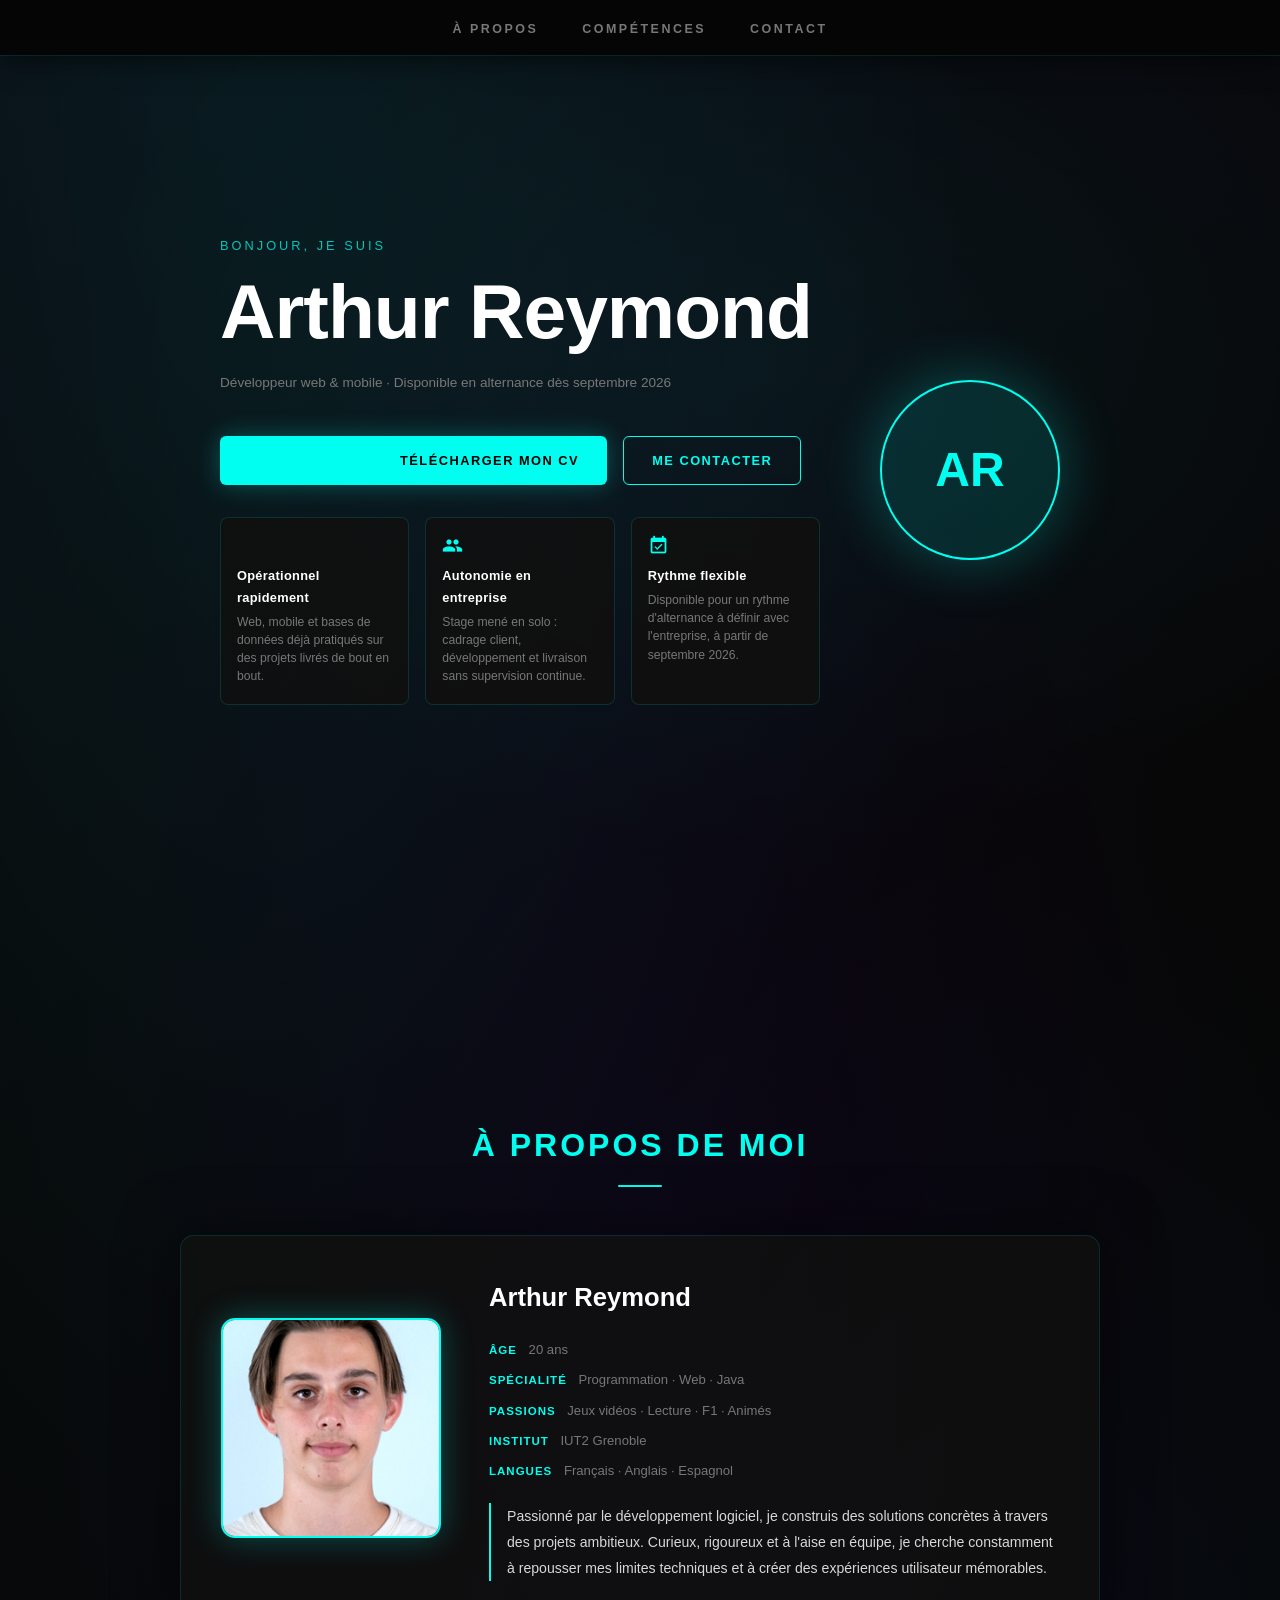
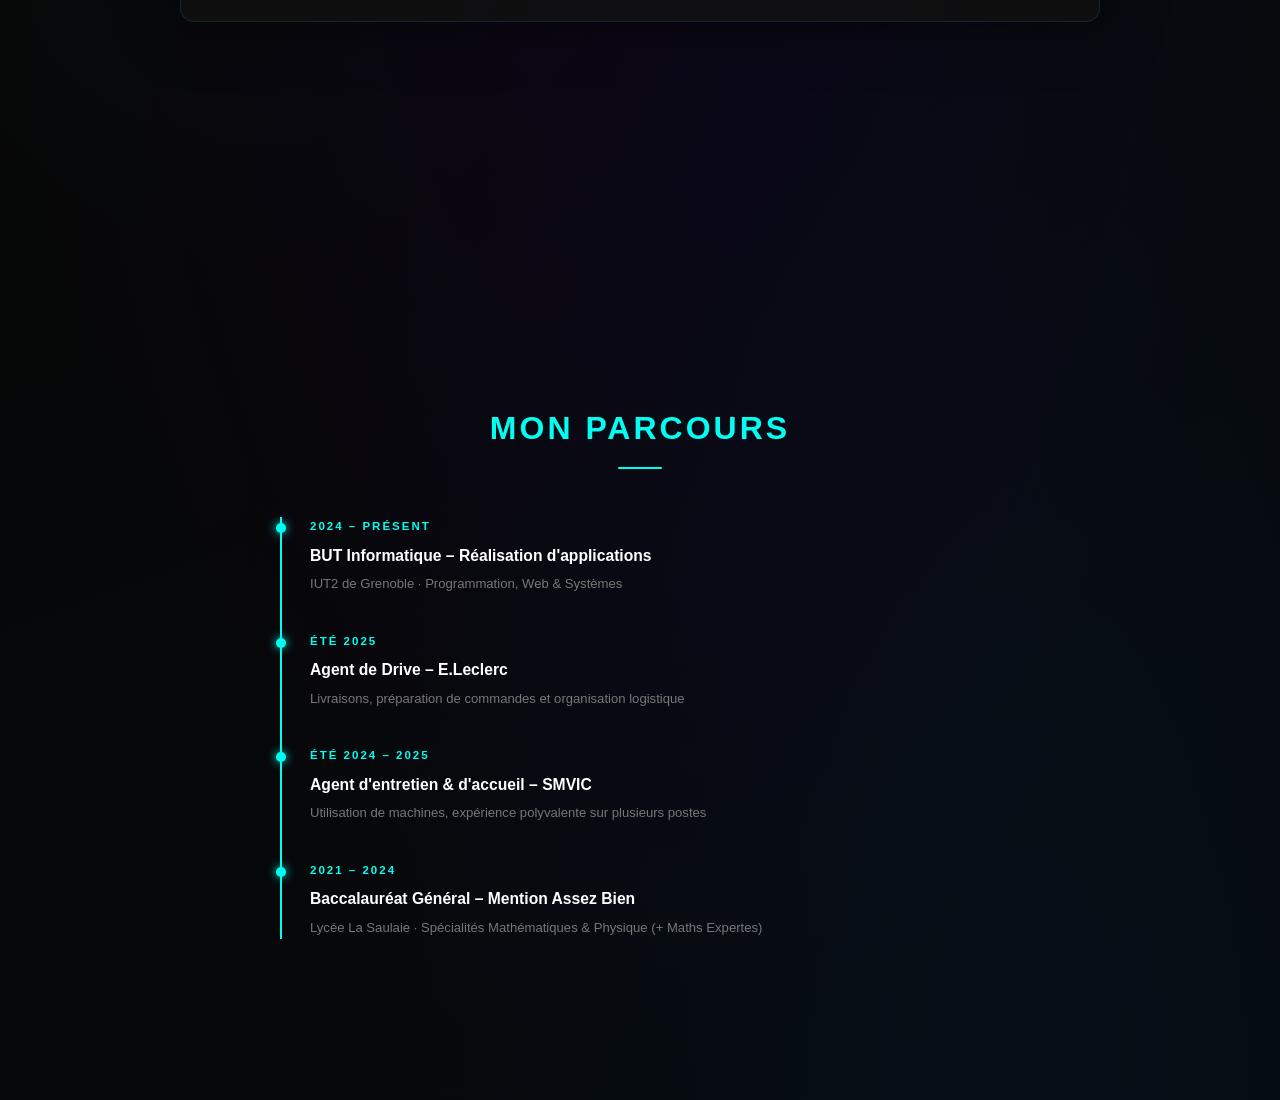
==== index.html @ 88b05488 "correction des remarques faites par le jury + amélioration de la sécurité et de l'ergonomie" ====
<!DOCTYPE html>
<html lang="fr">
<head>
    <meta charset="UTF-8">
    <meta name="viewport" content="width=device-width, initial-scale=1.0">
    <meta name="description" content="Portfolio d'Arthur Reymond – Étudiant en BUT Informatique, développeur web et logiciel.">
    <link rel="icon" type="image/png" href="assets/icons/flaviconAR.png">
    <title>Portfolio – Arthur Reymond</title>
    <link rel="stylesheet" href="css/styles.css">
    <link href="https://fonts.googleapis.com/icon?family=Material+Icons" rel="stylesheet">
    <link href="https://fonts.googleapis.com/css2?family=Space+Mono:wght@400;700&family=Syne:wght@400;600;800&display=swap" rel="stylesheet">
</head>
<body>

    <nav class="navigation" aria-label="Navigation principale">
        <ul class="nav-links">
            <li><a href="index.html" class="active">À propos</a></li>
            <li><a href="skills.html">Compétences</a></li>
            <li><a href="contact.html">Contact</a></li>
        </ul>
    </nav>

    <header id="accueil">
        <div class="hero-content">
            <p class="hero-eyebrow">Bonjour, je suis</p>
            <h1 class="hero-name">Arthur Reymond</h1>
            <p class="hero-title">Développeur web &amp; mobile · Disponible en alternance dès septembre 2026</p>
            <div class="hero-actions">
                <a href="assets/docs/CV institutionel  Arthur Reymond - type UGA.pdf" download="CV_Arthur_Reymond.pdf" class="btn-primary" aria-label="Télécharger le CV d'Arthur Reymond">
                    <i class="material-icons">download</i>
                    Télécharger mon CV
                </a>
                <a href="contact.html" class="btn-secondary">Me contacter</a>
            </div>
            <div class="alternance-strip" aria-label="Ce que j'apporte en alternance">
                <div class="alternance-point">
                    <i class="material-icons" aria-hidden="true">bolt</i>
                    <h4>Opérationnel rapidement</h4>
                    <p>Web, mobile et bases de données déjà pratiqués sur des projets livrés de bout en bout.</p>
                </div>
                <div class="alternance-point">
                    <i class="material-icons" aria-hidden="true">groups</i>
                    <h4>Autonomie en entreprise</h4>
                    <p>Stage mené en solo : cadrage client, développement et livraison sans supervision continue.</p>
                </div>
                <div class="alternance-point">
                    <i class="material-icons" aria-hidden="true">event_available</i>
                    <h4>Rythme flexible</h4>
                    <p>Disponible pour un rythme d'alternance à définir avec l'entreprise, à partir de septembre 2026.</p>
                </div>
            </div>
        </div>
        <div class="hero-badge">AR</div>
    </header>

    <main>
        <section id="presentation" aria-labelledby="title-apropos">
            <h2 class="section-title" id="title-apropos">À propos de moi</h2>
            <div class="profile-card">
                <img src="assets/image/portrait.jpeg" alt="Photo de profil d'Arthur Reymond" class="profile-photo">
                <div class="profile-right">
                    <h3>Arthur Reymond</h3>
                    <ul class="profile-meta">
                        <li><span class="meta-label">Âge</span> 20 ans</li>
                        <li><span class="meta-label">Spécialité</span> Programmation · Web · Java</li>
                        <li><span class="meta-label">Passions</span> Jeux vidéos · Lecture · F1 · Animés</li>
                        <li><span class="meta-label">Institut</span> IUT2 Grenoble</li>
                        <li><span class="meta-label">Langues</span> Français · Anglais · Espagnol</li>
                    </ul>
                    <p class="profile-bio">
                        Passionné par le développement logiciel, je construis des solutions concrètes à travers des projets ambitieux. Curieux, rigoureux et à l'aise en équipe, je cherche constamment à repousser mes limites techniques et à créer des expériences utilisateur mémorables.
                    </p>
                </div>
            </div>
        </section>

        <section id="parcours" aria-labelledby="title-parcours">
            <h2 class="section-title" id="title-parcours">Mon Parcours</h2>
            <div class="timeline">

                <article class="timeline-item">
                    <div class="timeline-date">2024 – Présent</div>
                    <h3>BUT Informatique – Réalisation d'applications</h3>
                    <p>IUT2 de Grenoble · Programmation, Web & Systèmes</p>
                </article>

                <article class="timeline-item">
                    <div class="timeline-date">Été 2025</div>
                    <h3>Agent de Drive – E.Leclerc</h3>
                    <p>Livraisons, préparation de commandes et organisation logistique</p>
                </article>

                <article class="timeline-item">
                    <div class="timeline-date">Été 2024 – 2025</div>
                    <h3>Agent d'entretien & d'accueil – SMVIC</h3>
                    <p>Utilisation de machines, expérience polyvalente sur plusieurs postes</p>
                </article>

                <article class="timeline-item">
                    <div class="timeline-date">2021 – 2024</div>
                    <h3>Baccalauréat Général – Mention Assez Bien</h3>
                    <p>Lycée La Saulaie · Spécialités Mathématiques & Physique (+ Maths Expertes)</p>
                </article>

            </div>
        </section>
    </main>

    <script>
        // Highlight nav link on scroll
        const sections = document.querySelectorAll('section[id], header[id]');
        const navLinks = document.querySelectorAll('.nav-links a');
        const observer = new IntersectionObserver(entries => {
            entries.forEach(entry => {
                if (entry.isIntersecting) {
                    navLinks.forEach(link => link.classList.remove('active'));
                    const active = document.querySelector(`.nav-links a[href="#${entry.target.id}"]`);
                    if (active) active.classList.add('active');
                }
            });
        }, { threshold: 0.5 });
        sections.forEach(s => observer.observe(s));
    </script>
</body>
</html>
---- css/styles.css ----
/* ==============================
   PORTFOLIO – ARTHUR REYMOND
   Thème néon sombre · Sobre & Moderne
   ============================== */

/* ======= VARIABLES ======= */
:root {
    --accent: #00fff0;
    --accent-dim: rgba(0, 255, 240, 0.12);
    --accent-glow: rgba(0, 255, 240, 0.28);
    --bg: #070707;
    --bg-card: rgba(16, 16, 16, 0.9);
    --bg-card-alt: rgba(26, 26, 26, 0.5);
    --text: #d8d8d8;
    --text-muted: #777;
    --nav-bg: rgba(6, 6, 6, 0.97);
    --radius: 14px;
    --radius-sm: 8px;
    --transition: 0.3s cubic-bezier(0.4, 0, 0.2, 1);
    --font-heading: 'Plus Jakarta Sans', sans-serif;
    --font-mono: 'Inter', sans-serif;
}

/* ======= RESET ======= */
*, *::before, *::after { margin: 0; padding: 0; box-sizing: border-box; }

/* ======= BASE ======= */
html { scroll-behavior: smooth; scroll-padding-top: 80px; }

body {
    font-family: var(--font-mono);
    background: var(--bg);
    background-image:
        radial-gradient(ellipse at 20% 0%, rgba(0, 255, 240, 0.07) 0%, transparent 50%),
        radial-gradient(ellipse at 80% 100%, rgba(0, 120, 255, 0.06) 0%, transparent 50%),
        radial-gradient(ellipse at 50% 50%, rgba(20, 0, 40, 0.4) 0%, transparent 70%),
        linear-gradient(160deg, #0a0a12 0%, #070707 40%, #06080a 100%);
    color: var(--text);
    line-height: 1.7;
    overflow-x: hidden;
    min-height: 100vh;
}

img { max-width: 100%; display: block; }
a { color: inherit; text-decoration: none; }

/* ======= NAVIGATION ======= */
.navigation {
    position: fixed;
    top: 0;
    width: 100%;
    background: var(--nav-bg);
    display: flex;
    justify-content: center;
    align-items: center;
    padding: 14px 40px;
    z-index: 1000;
    box-shadow: 0 1px 0 rgba(0, 255, 240, 0.1), 0 4px 30px rgba(0,0,0,0.6);
    backdrop-filter: blur(16px);
}

.nav-links { display: flex; list-style: none; gap: 44px; }

.nav-links a {
    font-family: var(--font-heading);
    font-weight: 600;
    font-size: 0.78rem;
    letter-spacing: 2.5px;
    text-transform: uppercase;
    color: var(--text-muted);
    position: relative;
    padding-bottom: 4px;
    transition: color var(--transition);
}

.nav-links a::after {
    content: '';
    position: absolute;
    bottom: 0; left: 0;
    width: 0; height: 1px;
    background: var(--accent);
    transition: width var(--transition);
}

.nav-links a:hover,
.nav-links a.active { color: var(--accent); }
.nav-links a:hover::after,
.nav-links a.active::after { width: 100%; }

/* ======= BOUTONS ======= */
.btn-primary {
    display: inline-flex;
    align-items: center;
    gap: 8px;
    background: var(--accent);
    color: #000;
    font-family: var(--font-heading);
    font-weight: 800;
    font-size: 0.8rem;
    letter-spacing: 1.5px;
    text-transform: uppercase;
    padding: 14px 28px;
    border-radius: 6px;
    border: none;
    cursor: pointer;
    transition: all var(--transition);
    box-shadow: 0 0 24px var(--accent-glow);
}

.btn-primary:hover {
    background: #fff;
    box-shadow: 0 0 48px rgba(0, 255, 240, 0.55);
    transform: translateY(-2px);
}

.btn-primary .material-icons,
.btn-primary i { font-size: 1.1rem; }

.btn-secondary {
    display: inline-flex;
    align-items: center;
    gap: 8px;
    background: transparent;
    color: var(--accent);
    font-family: var(--font-heading);
    font-weight: 600;
    font-size: 0.8rem;
    letter-spacing: 1.5px;
    text-transform: uppercase;
    padding: 13px 28px;
    border-radius: 6px;
    border: 1px solid var(--accent);
    cursor: pointer;
    transition: all var(--transition);
}

.btn-secondary:hover {
    background: var(--accent-dim);
    transform: translateY(-2px);
}

/* ======= HERO ======= */
header#accueil {
    min-height: 100vh;
    padding: 120px 20px 80px;
    display: flex;
    align-items: center;
    justify-content: center;
    gap: 60px;
    flex-wrap: wrap;
    text-align: left;
    position: relative;
    overflow: hidden;
}

header#accueil::before {
    content: '';
    position: absolute;
    inset: 0;
    background: radial-gradient(ellipse at 60% 40%, rgba(0, 255, 240, 0.05) 0%, transparent 65%);
    pointer-events: none;
}

.hero-content { max-width: 600px; animation: fadeInUp 0.8s ease both; }

.hero-eyebrow {
    font-size: 0.8rem;
    color: var(--accent);
    letter-spacing: 3px;
    text-transform: uppercase;
    margin-bottom: 14px;
    opacity: 0.75;
}

.hero-name {
    font-family: var(--font-heading);
    font-size: clamp(2.8rem, 6vw, 5rem);
    font-weight: 800;
    line-height: 1.05;
    color: #fff;
    margin-bottom: 18px;
    letter-spacing: -1px;
}

.hero-title {
    font-size: 0.85rem;
    color: var(--text-muted);
    margin-bottom: 40px;
    line-height: 1.9;
}

.hero-actions { display: flex; gap: 16px; flex-wrap: wrap; align-items: center; }

.hero-badge {
    width: 180px; height: 180px;
    border-radius: 50%;
    background: var(--accent-dim);
    border: 2px solid var(--accent);
    display: flex; align-items: center; justify-content: center;
    font-family: var(--font-heading);
    font-size: 3rem;
    font-weight: 800;
    color: var(--accent);
    box-shadow: 0 0 60px var(--accent-glow);
    animation: fadeInUp 0.8s 0.2s ease both, badgePulse 4s ease-in-out infinite;
    flex-shrink: 0;
}

@keyframes badgePulse {
    0%, 100% { box-shadow: 0 0 40px var(--accent-glow); }
    50%       { box-shadow: 0 0 80px rgba(0, 255, 240, 0.48); }
}

@keyframes fadeInUp {
    from { opacity: 0; transform: translateY(28px); }
    to   { opacity: 1; transform: translateY(0); }
}

/* ======= SECTIONS COMMUNES ======= */
section {
    min-height: 100vh;
    padding: 120px 20px 80px;
    display: flex;
    flex-direction: column;
    align-items: center;
    justify-content: center;
    text-align: center;
}

.section-title {
    font-family: var(--font-heading);
    font-size: clamp(1.5rem, 3vw, 2rem);
    font-weight: 800;
    color: var(--accent);
    margin-bottom: 48px;
    text-transform: uppercase;
    letter-spacing: 3px;
}

.section-title::after {
    content: '';
    display: block;
    width: 44px; height: 2px;
    background: var(--accent);
    margin: 12px auto 0;
    border-radius: 2px;
}

/* ======= PROFIL ======= */
.profile-card {
    display: flex;
    gap: 48px;
    max-width: 920px;
    text-align: left;
    align-items: center;
    flex-wrap: wrap;
    justify-content: center;
    background: var(--bg-card);
    border: 1px solid rgba(0, 255, 240, 0.12);
    border-radius: var(--radius);
    padding: 40px;
    box-shadow: 0 0 60px rgba(0,0,0,0.5);
    animation: fadeInUp 0.6s 0.1s ease both;
}

.profile-photo {
    width: 220px; height: 220px;
    object-fit: cover;
    border-radius: var(--radius);
    border: 2px solid var(--accent);
    box-shadow: 0 0 32px var(--accent-glow);
    flex-shrink: 0;
}

.profile-right { flex: 1; min-width: 260px; }

.profile-right h3 {
    font-family: var(--font-heading);
    font-size: 1.6rem;
    font-weight: 800;
    color: #fff;
    margin-bottom: 20px;
}

.profile-meta { list-style: none; margin-bottom: 20px; display: flex; flex-direction: column; gap: 8px; }
.profile-meta li { font-size: 0.82rem; color: var(--text-muted); }

.meta-label {
    font-family: var(--font-heading);
    font-weight: 600;
    color: var(--accent);
    margin-right: 8px;
    font-size: 0.72rem;
    letter-spacing: 1px;
    text-transform: uppercase;
}

.profile-bio {
    font-size: 0.88rem;
    color: var(--text);
    line-height: 1.85;
    border-left: 2px solid var(--accent);
    padding-left: 16px;
    margin-top: 16px;
}

/* ======= TIMELINE ======= */
.timeline { max-width: 720px; width: 100%; text-align: left; display: flex; flex-direction: column; }

.timeline-item {
    border-left: 2px solid var(--accent);
    padding: 0 0 36px 28px;
    position: relative;
}

.timeline-item::before {
    content: '';
    position: absolute;
    left: -6px; top: 6px;
    width: 10px; height: 10px;
    border-radius: 50%;
    background: var(--accent);
    box-shadow: 0 0 10px var(--accent);
}

.timeline-item:last-child { padding-bottom: 0; }

.timeline-date {
    font-size: 0.72rem;
    color: var(--accent);
    font-weight: 700;
    letter-spacing: 2px;
    text-transform: uppercase;
    margin-bottom: 6px;
}

.timeline-item h3 {
    font-family: var(--font-heading);
    font-weight: 700;
    font-size: 0.98rem;
    color: #fff;
    margin-bottom: 4px;
}

.timeline-item p { font-size: 0.82rem; color: var(--text-muted); }

/* ======= SKILLS ======= */
.skills-grid-large {
    display: grid;
    grid-template-columns: 1fr;
    gap: 24px;
    max-width: 900px;
    width: 100%;
    margin: 0 auto;
    padding: 0 20px;
}

.skill-main-card {
    display: flex;
    align-items: center;
    gap: 28px;
    background: linear-gradient(90deg, var(--bg-card) 0%, var(--bg-card-alt) 100%);
    border-left: 4px solid var(--accent);
    border-radius: var(--radius);
    padding: 28px 32px;
    transition: transform 0.4s cubic-bezier(0.175, 0.885, 0.32, 1.275), box-shadow 0.4s ease;
}

.skill-main-card:hover {
    transform: scale(1.02) translateX(8px);
    box-shadow: -8px 0 32px var(--accent-glow);
}

.skill-icon-box {
    background: var(--accent-dim);
    width: 72px; height: 72px;
    display: flex; justify-content: center; align-items: center;
    border-radius: var(--radius-sm);
    flex-shrink: 0;
}

.skill-icon-box i { font-size: 2.4rem; color: var(--accent); }

.skill-info h3 {
    font-family: var(--font-heading);
    font-weight: 700;
    color: #fff;
    margin-bottom: 14px;
    font-size: 0.98rem;
}

.skill-list-complex { display: flex; flex-wrap: wrap; gap: 10px; }

.skill-list-complex .item {
    appearance: none;
    background: var(--accent-dim);
    padding: 6px 16px;
    border-radius: 20px;
    border: 1px solid rgba(0, 255, 240, 0.22);
    color: var(--accent);
    font-size: 0.78rem;
    letter-spacing: 0.5px;
    font-family: var(--font-mono);
    line-height: normal;
    transition: all var(--transition);
    cursor: pointer;
}

.skill-list-complex .item:hover,
.skill-list-complex .item:focus-visible {
    background: var(--accent);
    color: #000;
    box-shadow: 0 0 14px var(--accent-glow);
    outline: none;
}

.skill-hint {
    font-size: 0.7rem;
    color: var(--text-muted);
    margin-top: 14px;
    opacity: 0.75;
    letter-spacing: 0.3px;
}

/* ======= LIEN TECHNO -> PROJET (mise en évidence temporaire) ======= */
.project-card.tech-highlight {
    border-color: var(--accent);
    box-shadow: 0 0 0 2px var(--accent), 0 0 40px var(--accent-glow);
    transform: translateY(-6px);
}

/* ======= FOCUS ACCESSIBILITÉ (clavier) ======= */
a:focus-visible,
button:focus-visible,
.project-card:focus-visible {
    outline: 2px solid var(--accent);
    outline-offset: 3px;
}

/* ======= BANDEAU ALTERNANCE ======= */
.alternance-strip {
    max-width: 920px;
    width: 100%;
    display: grid;
    grid-template-columns: repeat(3, 1fr);
    gap: 16px;
    margin-top: 32px;
}

.alternance-point {
    background: var(--bg-card);
    border: 1px solid rgba(0, 255, 240, 0.14);
    border-radius: var(--radius-sm);
    padding: 18px 16px;
    text-align: left;
}

.alternance-point .material-icons {
    color: var(--accent);
    font-size: 1.3rem;
    margin-bottom: 8px;
    display: block;
}

.alternance-point h4 {
    font-family: var(--font-heading);
    font-size: 0.8rem;
    color: #fff;
    margin-bottom: 4px;
    letter-spacing: 0.3px;
}

.alternance-point p {
    font-size: 0.76rem;
    color: var(--text-muted);
    line-height: 1.5;
}

@media (max-width: 768px) {
    .alternance-strip { grid-template-columns: 1fr; }
}

/* ======= ONGLETS SEMESTRE ======= */
.semester-tabs {
    display: flex;
    gap: 8px;
    flex-wrap: wrap;
    justify-content: center;
    margin-bottom: 48px;
}

.tab-btn {
    font-family: var(--font-heading);
    font-weight: 700;
    font-size: 0.75rem;
    letter-spacing: 2px;
    text-transform: uppercase;
    padding: 10px 22px;
    border-radius: 6px;
    border: 1px solid rgba(0, 255, 240, 0.2);
    background: transparent;
    color: var(--text-muted);
    cursor: pointer;
    transition: all var(--transition);
}

.tab-btn:hover { border-color: var(--accent); color: var(--accent); }

.tab-btn.active {
    background: var(--accent);
    color: #000;
    border-color: var(--accent);
    box-shadow: 0 0 18px var(--accent-glow);
}

.tab-btn--wip { border-color: rgba(255, 165, 0, 0.3); color: rgba(255, 165, 0, 0.6); }
.tab-btn--wip:hover { border-color: orange; color: orange; }
.tab-btn--wip.active { background: orange; color: #000; border-color: orange; box-shadow: 0 0 18px rgba(255,165,0,0.3); }

/* ======= GRILLE PROJETS ======= */
.projects-grid {
    display: grid;
    grid-template-columns: repeat(auto-fill, minmax(280px, 1fr));
    gap: 24px;
    max-width: 1200px;
    width: 100%;
    padding: 0 20px;
}

/* ======= CARTE PROJET ======= */
.project-card {
    display: flex;
    flex-direction: column;
    background: var(--bg-card);
    border: 1px solid rgba(0, 255, 240, 0.14);
    border-radius: var(--radius);
    overflow: hidden;
    cursor: pointer;
    position: relative;
    transition: transform var(--transition), box-shadow var(--transition), border-color var(--transition), opacity 0.35s ease;
    outline: none;
}

.project-card:hover,
.project-card:focus-visible {
    transform: translateY(-8px) scale(1.01);
    border-color: var(--accent);
    box-shadow: 0 12px 40px rgba(0, 255, 240, 0.18), 0 0 0 1px rgba(0,255,240,0.1);
}

.project-card--wip {
    border-color: rgba(255, 165, 0, 0.2);
}

.project-card--wip:hover {
    border-color: orange;
    box-shadow: 0 12px 40px rgba(255, 165, 0, 0.15);
}

.project-badge {
    position: absolute;
    top: 12px; left: 12px;
    background: var(--accent);
    color: #000;
    font-family: var(--font-heading);
    font-weight: 800;
    font-size: 0.65rem;
    letter-spacing: 1.5px;
    text-transform: uppercase;
    padding: 4px 10px;
    border-radius: 4px;
    z-index: 2;
}

.project-badge--wip {
    background: orange;
    animation: wipPulse 2s ease-in-out infinite;
}

@keyframes wipPulse {
    0%, 100% { opacity: 1; }
    50%       { opacity: 0.65; }
}

.project-card img {
    width: 100%;
    height: 170px;
    object-fit: cover;
    border-bottom: 1px solid rgba(0, 255, 240, 0.1);
    transition: transform 0.5s ease;
}

.project-card:hover img { transform: scale(1.04); }

.project-content {
    padding: 18px;
    flex: 1;
    display: flex;
    flex-direction: column;
    gap: 8px;
}

.project-content h3 {
    font-family: var(--font-heading);
    font-weight: 700;
    color: var(--accent);
    font-size: 0.92rem;
}

.project-content p { font-size: 0.8rem; color: var(--text-muted); flex: 1; }

.project-tags {
    display: flex;
    flex-wrap: wrap;
    gap: 6px;
    margin-top: 4px;
}

.project-tags span {
    font-size: 0.68rem;
    padding: 3px 9px;
    border-radius: 20px;
    background: rgba(0,255,240,0.07);
    border: 1px solid rgba(0,255,240,0.15);
    color: rgba(0,255,240,0.65);
    letter-spacing: 0.5px;
}

.view-more {
    font-size: 0.75rem;
    color: var(--accent);
    letter-spacing: 1px;
    font-family: var(--font-mono);
    margin-top: 4px;
    opacity: 0;
    transform: translateX(-4px);
    transition: opacity var(--transition), transform var(--transition);
}

.project-card:hover .view-more {
    opacity: 1;
    transform: translateX(0);
}

/* ======= FILTRAGE ANIMATION ======= */
.card-hidden {
    opacity: 0;
    transform: scale(0.94) translateY(8px);
    pointer-events: none;
    transition: opacity 0.25s ease, transform 0.25s ease;
}

.card-visible {
    opacity: 1;
    transform: scale(1) translateY(0);
    transition: opacity 0.35s ease, transform 0.35s ease;
}

/* ======= SCROLL REVEAL ======= */
.reveal {
    opacity: 0;
    transform: translateY(32px);
    transition: opacity 0.6s ease, transform 0.6s ease;
}

.reveal.revealed {
    opacity: 1;
    transform: translateY(0);
}

/* ======= MODALES ======= */
.modal {
    display: none;
    position: fixed;
    z-index: 10000;
    inset: 0;
    background: rgba(0, 0, 0, 0);
    backdrop-filter: blur(0px);
    align-items: center;
    justify-content: center;
    transition: background 0.3s ease, backdrop-filter 0.3s ease;
}

.modal--open {
    background: rgba(0, 0, 0, 0.88);
    backdrop-filter: blur(12px);
}

.modal--open .modal-content {
    opacity: 1;
    transform: translateY(0) scale(1);
}

.modal-content {
    background: #0b0b0b;
    padding: 36px;
    border: 1px solid rgba(0, 255, 240, 0.2);
    border-radius: var(--radius);
    width: 90%;
    max-width: 640px;
    max-height: 85vh;
    overflow-y: auto;
    box-shadow: 0 0 80px var(--accent-glow), 0 20px 60px rgba(0,0,0,0.8);
    position: relative;
    opacity: 0;
    transform: translateY(20px) scale(0.97);
    transition: opacity 0.3s ease, transform 0.3s ease;
    scrollbar-width: thin;
    scrollbar-color: rgba(0,255,240,0.2) transparent;
}

.modal-content img {
    width: auto;
    max-width: 100%;
    max-height: 200px;
    margin: 0 auto 24px;
    border-radius: var(--radius-sm);
    object-fit: cover;
}

.modal-content h3 {
    font-family: var(--font-heading);
    font-weight: 800;
    color: var(--accent);
    margin-bottom: 12px;
    font-size: 1.15rem;
}

.modal-content p {
    font-size: 0.86rem;
    color: var(--text-muted);
    line-height: 1.85;
}

.modal-meta {
    display: flex;
    gap: 8px;
    align-items: center;
    flex-wrap: wrap;
    margin-bottom: 14px;
}

.modal-badge-sm {
    background: var(--accent);
    color: #000;
    font-family: var(--font-heading);
    font-weight: 800;
    font-size: 0.62rem;
    letter-spacing: 1.5px;
    text-transform: uppercase;
    padding: 4px 10px;
    border-radius: 4px;
}

.modal-badge-sm--wip { background: orange; }

.modal-tag {
    font-size: 0.7rem;
    padding: 3px 10px;
    border-radius: 20px;
    background: var(--accent-dim);
    border: 1px solid rgba(0,255,240,0.2);
    color: var(--accent);
}

.modal-extras {
    list-style: none;
    margin-top: 18px;
    display: flex;
    flex-direction: column;
    gap: 10px;
}

.modal-extras li {
    display: flex;
    align-items: flex-start;
    gap: 10px;
    font-size: 0.82rem;
    color: var(--text-muted);
    background: rgba(255,255,255,0.02);
    padding: 10px 14px;
    border-radius: var(--radius-sm);
    border-left: 2px solid var(--accent-dim);
}

.modal-extras li .material-icons {
    font-size: 0.95rem;
    color: var(--accent);
    flex-shrink: 0;
    margin-top: 1px;
}

.close {
    position: absolute;
    right: 18px; top: 14px;
    background: none;
    border: none;
    color: var(--text-muted);
    font-size: 26px;
    cursor: pointer;
    line-height: 1;
    padding: 4px;
    transition: color var(--transition);
}

.close:hover { color: var(--accent); }

.modal-link-wrapper { text-align: center; margin-top: 20px; }

.project-link {
    display: inline-flex;
    align-items: center;
    gap: 8px;
    background: var(--accent);
    color: #000;
    font-family: var(--font-heading);
    font-weight: 700;
    font-size: 0.8rem;
    letter-spacing: 1px;
    text-transform: uppercase;
    padding: 11px 24px;
    border-radius: 6px;
    transition: all var(--transition);
}

.project-link:hover {
    background: #fff;
    box-shadow: 0 0 24px var(--accent-glow);
}

/* ======= CONTACT ======= */
.contact-intro {
    font-size: 0.88rem;
    color: var(--text-muted);
    margin-top: -24px;
    margin-bottom: 40px;
    text-align: center;
}

.contact-container {
    display: flex;
    justify-content: center;
    max-width: 540px;
    width: 100%;
}

.contact-info {
    width: 100%;
    background: var(--bg-card);
    border-radius: var(--radius);
    padding: 36px;
    border: 1px solid rgba(0, 255, 240, 0.12);
    text-align: left;
    display: flex;
    flex-direction: column;
    gap: 16px;
}

.contact-item {
    display: flex;
    align-items: flex-start;
    gap: 16px;
    padding: 14px 16px;
    border-radius: var(--radius-sm);
    background: rgba(255,255,255,0.02);
    transition: background var(--transition);
}

.contact-item--link {
    cursor: pointer;
    border: 1px solid transparent;
    transition: all var(--transition);
}

.contact-item--link:hover {
    border-color: var(--accent);
    background: var(--accent-dim);
}

.contact-item i { color: var(--accent); font-size: 1.25rem; flex-shrink: 0; margin-top: 2px; }

.contact-item h3 {
    font-family: var(--font-heading);
    font-weight: 700;
    font-size: 0.72rem;
    letter-spacing: 1.5px;
    text-transform: uppercase;
    color: var(--text-muted);
    margin-bottom: 3px;
}

.contact-item p,
.contact-item a { font-size: 0.82rem; color: var(--text); transition: color var(--transition); }
.contact-item a:hover { color: var(--accent); }

.social-links { display: flex; gap: 14px; padding: 0 16px; }

.social-link {
    display: flex; align-items: center; justify-content: center;
    width: 46px; height: 46px;
    border-radius: 50%;
    border: 1px solid rgba(0, 255, 240, 0.18);
    background: var(--accent-dim);
    transition: all var(--transition);
}

.social-link i { font-size: 1.35rem; color: var(--text-muted); transition: color var(--transition); }
.social-link:hover { border-color: var(--accent); box-shadow: 0 0 16px var(--accent-glow); }
.social-link:hover i { color: var(--accent); }

.btn-cv { margin: 8px 0 0; justify-content: center; width: 100%; }

/* ======= RESPONSIVE ======= */
@media (max-width: 900px) {
    .projects-grid { grid-template-columns: repeat(auto-fill, minmax(240px, 1fr)); }
}

@media (max-width: 768px) {
    .nav-links { gap: 22px; }
    .nav-links a { font-size: 0.72rem; }
    header#accueil { text-align: center; justify-content: center; }
    .hero-actions { justify-content: center; }
    .hero-badge { width: 120px; height: 120px; font-size: 2rem; }
    .skill-main-card { flex-direction: column; text-align: center; }
    .skill-icon-box { margin: 0 auto; }
    .skill-list-complex { justify-content: center; }
    .profile-card { padding: 24px; }
    .profile-photo { width: 150px; height: 150px; }
    .semester-tabs { gap: 6px; }
    .tab-btn { padding: 8px 16px; font-size: 0.7rem; }
}

@media (max-width: 480px) {
    .projects-grid { grid-template-columns: 1fr; }
    .hero-name { font-size: 2.2rem; }
}
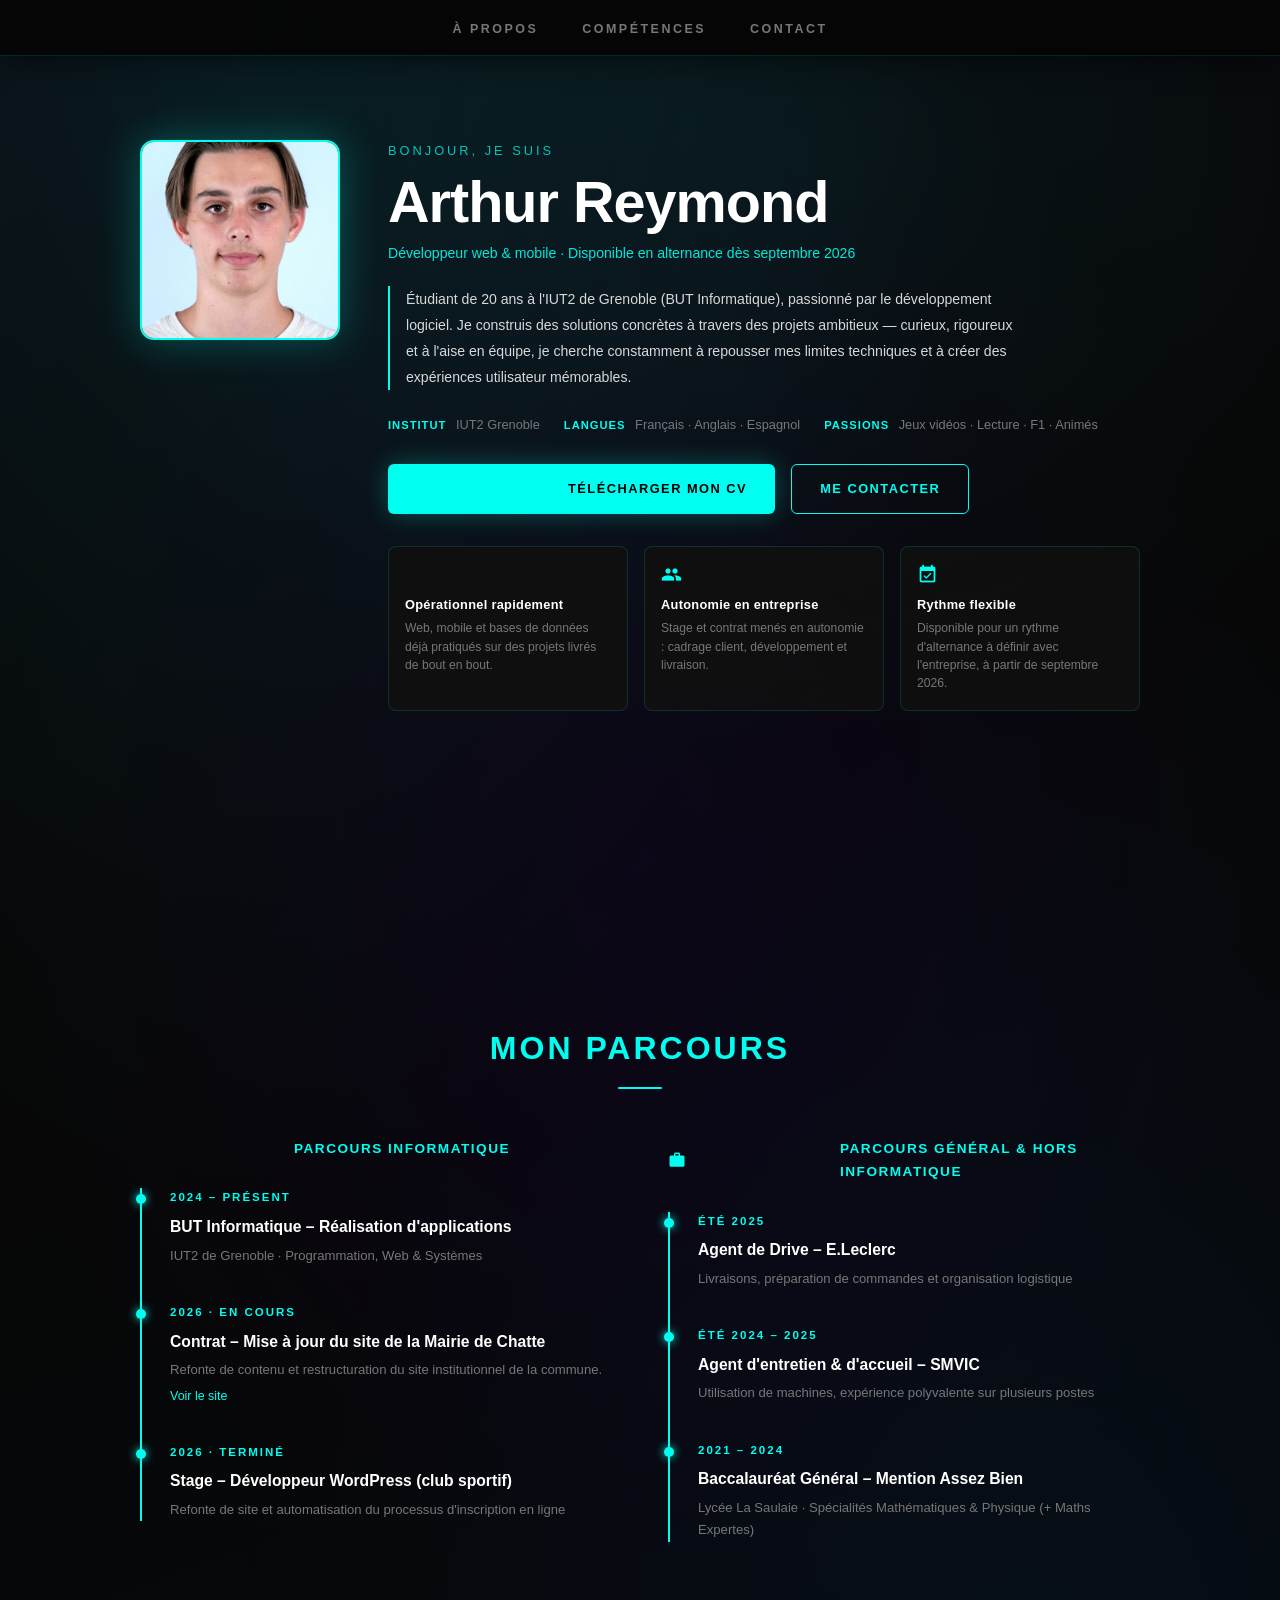
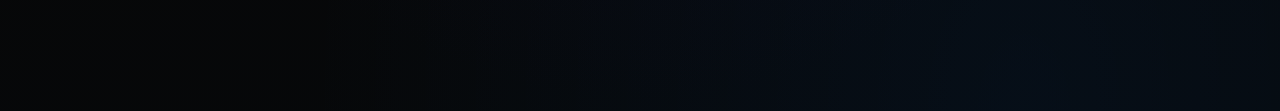
==== commit c995bf4c: "modification de la logique de tri, et mise a jour des projets" ====
--- a/index.html
+++ b/index.html
@@ -21,86 +21,118 @@
     </nav>
 
     <header id="accueil">
-        <div class="hero-content">
-            <p class="hero-eyebrow">Bonjour, je suis</p>
-            <h1 class="hero-name">Arthur Reymond</h1>
-            <p class="hero-title">Développeur web &amp; mobile · Disponible en alternance dès septembre 2026</p>
-            <div class="hero-actions">
-                <a href="assets/docs/CV institutionel  Arthur Reymond - type UGA.pdf" download="CV_Arthur_Reymond.pdf" class="btn-primary" aria-label="Télécharger le CV d'Arthur Reymond">
-                    <i class="material-icons">download</i>
-                    Télécharger mon CV
-                </a>
-                <a href="contact.html" class="btn-secondary">Me contacter</a>
-            </div>
-            <div class="alternance-strip" aria-label="Ce que j'apporte en alternance">
-                <div class="alternance-point">
-                    <i class="material-icons" aria-hidden="true">bolt</i>
-                    <h4>Opérationnel rapidement</h4>
-                    <p>Web, mobile et bases de données déjà pratiqués sur des projets livrés de bout en bout.</p>
+        <div class="hero-merged">
+            <img src="assets/image/portrait.jpeg" alt="Photo de profil d'Arthur Reymond" class="hero-photo">
+
+            <div class="hero-content">
+                <p class="hero-eyebrow">Bonjour, je suis</p>
+                <h1 class="hero-name">Arthur Reymond</h1>
+                <p class="hero-title">Développeur web &amp; mobile · Disponible en alternance dès septembre 2026</p>
+
+                <p class="hero-bio">
+                    Étudiant de 20 ans à l'IUT2 de Grenoble (BUT Informatique), passionné par le développement logiciel. Je construis des solutions concrètes à travers des projets ambitieux — curieux, rigoureux et à l'aise en équipe, je cherche constamment à repousser mes limites techniques et à créer des expériences utilisateur mémorables.
+                </p>
+
+                <ul class="hero-meta">
+                    <li><span class="meta-label">Institut</span> IUT2 Grenoble</li>
+                    <li><span class="meta-label">Langues</span> Français · Anglais · Espagnol</li>
+                    <li><span class="meta-label">Passions</span> Jeux vidéos · Lecture · F1 · Animés</li>
+                </ul>
+
+                <div class="hero-actions">
+                    <a href="assets/docs/CV institutionel  Arthur Reymond - type UGA.pdf" download="CV_Arthur_Reymond.pdf" class="btn-primary" aria-label="Télécharger le CV d'Arthur Reymond">
+                        <i class="material-icons">download</i>
+                        Télécharger mon CV
+                    </a>
+                    <a href="contact.html" class="btn-secondary">Me contacter</a>
                 </div>
-                <div class="alternance-point">
-                    <i class="material-icons" aria-hidden="true">groups</i>
-                    <h4>Autonomie en entreprise</h4>
-                    <p>Stage mené en solo : cadrage client, développement et livraison sans supervision continue.</p>
-                </div>
-                <div class="alternance-point">
-                    <i class="material-icons" aria-hidden="true">event_available</i>
-                    <h4>Rythme flexible</h4>
-                    <p>Disponible pour un rythme d'alternance à définir avec l'entreprise, à partir de septembre 2026.</p>
+
+                <div class="alternance-strip" aria-label="Ce que j'apporte en alternance">
+                    <div class="alternance-point">
+                        <i class="material-icons" aria-hidden="true">bolt</i>
+                        <h4>Opérationnel rapidement</h4>
+                        <p>Web, mobile et bases de données déjà pratiqués sur des projets livrés de bout en bout.</p>
+                    </div>
+                    <div class="alternance-point">
+                        <i class="material-icons" aria-hidden="true">groups</i>
+                        <h4>Autonomie en entreprise</h4>
+                        <p>Stage et contrat menés en autonomie : cadrage client, développement et livraison.</p>
+                    </div>
+                    <div class="alternance-point">
+                        <i class="material-icons" aria-hidden="true">event_available</i>
+                        <h4>Rythme flexible</h4>
+                        <p>Disponible pour un rythme d'alternance à définir avec l'entreprise, à partir de septembre 2026.</p>
+                    </div>
                 </div>
             </div>
         </div>
-        <div class="hero-badge">AR</div>
     </header>
 
     <main>
-        <section id="presentation" aria-labelledby="title-apropos">
-            <h2 class="section-title" id="title-apropos">À propos de moi</h2>
-            <div class="profile-card">
-                <img src="assets/image/portrait.jpeg" alt="Photo de profil d'Arthur Reymond" class="profile-photo">
-                <div class="profile-right">
-                    <h3>Arthur Reymond</h3>
-                    <ul class="profile-meta">
-                        <li><span class="meta-label">Âge</span> 20 ans</li>
-                        <li><span class="meta-label">Spécialité</span> Programmation · Web · Java</li>
-                        <li><span class="meta-label">Passions</span> Jeux vidéos · Lecture · F1 · Animés</li>
-                        <li><span class="meta-label">Institut</span> IUT2 Grenoble</li>
-                        <li><span class="meta-label">Langues</span> Français · Anglais · Espagnol</li>
-                    </ul>
-                    <p class="profile-bio">
-                        Passionné par le développement logiciel, je construis des solutions concrètes à travers des projets ambitieux. Curieux, rigoureux et à l'aise en équipe, je cherche constamment à repousser mes limites techniques et à créer des expériences utilisateur mémorables.
-                    </p>
-                </div>
-            </div>
-        </section>
-
         <section id="parcours" aria-labelledby="title-parcours">
             <h2 class="section-title" id="title-parcours">Mon Parcours</h2>
-            <div class="timeline">
 
-                <article class="timeline-item">
-                    <div class="timeline-date">2024 – Présent</div>
-                    <h3>BUT Informatique – Réalisation d'applications</h3>
-                    <p>IUT2 de Grenoble · Programmation, Web & Systèmes</p>
-                </article>
+            <div class="parcours-columns">
 
-                <article class="timeline-item">
-                    <div class="timeline-date">Été 2025</div>
-                    <h3>Agent de Drive – E.Leclerc</h3>
-                    <p>Livraisons, préparation de commandes et organisation logistique</p>
-                </article>
+                <div class="parcours-group">
+                    <h3 class="parcours-group-title">
+                        <i class="material-icons" aria-hidden="true">terminal</i>
+                        Parcours informatique
+                    </h3>
+                    <div class="timeline">
 
-                <article class="timeline-item">
-                    <div class="timeline-date">Été 2024 – 2025</div>
-                    <h3>Agent d'entretien & d'accueil – SMVIC</h3>
-                    <p>Utilisation de machines, expérience polyvalente sur plusieurs postes</p>
-                </article>
+                        <article class="timeline-item">
+                            <div class="timeline-date">2024 – Présent</div>
+                            <h4>BUT Informatique – Réalisation d'applications</h4>
+                            <p>IUT2 de Grenoble · Programmation, Web &amp; Systèmes</p>
+                        </article>
 
-                <article class="timeline-item">
-                    <div class="timeline-date">2021 – 2024</div>
-                    <h3>Baccalauréat Général – Mention Assez Bien</h3>
-                    <p>Lycée La Saulaie · Spécialités Mathématiques & Physique (+ Maths Expertes)</p>
-                </article>
+                        <article class="timeline-item">
+                            <div class="timeline-date">2026 · En cours</div>
+                            <h4>Contrat – Mise à jour du site de la Mairie de Chatte</h4>
+                            <p>Refonte de contenu et restructuration du site institutionnel de la commune.
+                                <a href="https://www.commune-chatte.fr" target="_blank" rel="noopener noreferrer" class="timeline-link">
+                                    Voir le site <i class="material-icons" aria-hidden="true">north_east</i>
+                                </a>
+                            </p>
+                        </article>
+
+                        <article class="timeline-item">
+                            <div class="timeline-date">2026 · Terminé</div>
+                            <h4>Stage – Développeur WordPress (club sportif)</h4>
+                            <p>Refonte de site et automatisation du processus d'inscription en ligne</p>
+                        </article>
+
+                    </div>
+                </div>
+
+                <div class="parcours-group">
+                    <h3 class="parcours-group-title">
+                        <i class="material-icons" aria-hidden="true">work_outline</i>
+                        Parcours général &amp; hors informatique
+                    </h3>
+                    <div class="timeline">
+
+                        <article class="timeline-item">
+                            <div class="timeline-date">Été 2025</div>
+                            <h4>Agent de Drive – E.Leclerc</h4>
+                            <p>Livraisons, préparation de commandes et organisation logistique</p>
+                        </article>
+
+                        <article class="timeline-item">
+                            <div class="timeline-date">Été 2024 – 2025</div>
+                            <h4>Agent d'entretien &amp; d'accueil – SMVIC</h4>
+                            <p>Utilisation de machines, expérience polyvalente sur plusieurs postes</p>
+                        </article>
+
+                        <article class="timeline-item">
+                            <div class="timeline-date">2021 – 2024</div>
+                            <h4>Baccalauréat Général – Mention Assez Bien</h4>
+                            <p>Lycée La Saulaie · Spécialités Mathématiques &amp; Physique (+ Maths Expertes)</p>
+                        </article>
+
+                    </div>
+                </div>
 
             </div>
         </section>
@@ -122,4 +154,4 @@
         sections.forEach(s => observer.observe(s));
     </script>
 </body>
-</html>+</html>
--- a/css/styles.css
+++ b/css/styles.css
@@ -139,16 +139,13 @@
     transform: translateY(-2px);
 }
 
-/* ======= HERO ======= */
+/* ======= HERO FUSIONNÉ (photo + présentation) ======= */
 header#accueil {
-    min-height: 100vh;
-    padding: 120px 20px 80px;
-    display: flex;
-    align-items: center;
+    min-height: auto;
+    padding: 140px 20px 100px;
+    display: flex;
+    align-items: flex-start;
     justify-content: center;
-    gap: 60px;
-    flex-wrap: wrap;
-    text-align: left;
     position: relative;
     overflow: hidden;
 }
@@ -157,63 +154,100 @@
     content: '';
     position: absolute;
     inset: 0;
-    background: radial-gradient(ellipse at 60% 40%, rgba(0, 255, 240, 0.05) 0%, transparent 65%);
+    background: radial-gradient(ellipse at 60% 20%, rgba(0, 255, 240, 0.05) 0%, transparent 65%);
     pointer-events: none;
 }
 
-.hero-content { max-width: 600px; animation: fadeInUp 0.8s ease both; }
+.hero-merged {
+    max-width: 1000px;
+    width: 100%;
+    display: flex;
+    gap: 48px;
+    align-items: flex-start;
+    text-align: left;
+}
+
+.hero-photo {
+    width: 200px;
+    height: 200px;
+    border-radius: var(--radius);
+    object-fit: cover;
+    border: 2px solid var(--accent);
+    box-shadow: 0 0 40px var(--accent-glow);
+    flex-shrink: 0;
+    animation: fadeInUp 0.8s 0.15s ease both;
+}
+
+.hero-content { flex: 1; min-width: 280px; animation: fadeInUp 0.8s ease both; }
 
 .hero-eyebrow {
     font-size: 0.8rem;
     color: var(--accent);
     letter-spacing: 3px;
     text-transform: uppercase;
-    margin-bottom: 14px;
+    margin-bottom: 10px;
     opacity: 0.75;
 }
 
 .hero-name {
     font-family: var(--font-heading);
-    font-size: clamp(2.8rem, 6vw, 5rem);
+    font-size: clamp(2.4rem, 5vw, 3.6rem);
     font-weight: 800;
     line-height: 1.05;
     color: #fff;
-    margin-bottom: 18px;
+    margin-bottom: 10px;
     letter-spacing: -1px;
 }
 
 .hero-title {
-    font-size: 0.85rem;
-    color: var(--text-muted);
-    margin-bottom: 40px;
-    line-height: 1.9;
-}
-
-.hero-actions { display: flex; gap: 16px; flex-wrap: wrap; align-items: center; }
-
-.hero-badge {
-    width: 180px; height: 180px;
-    border-radius: 50%;
-    background: var(--accent-dim);
-    border: 2px solid var(--accent);
-    display: flex; align-items: center; justify-content: center;
-    font-family: var(--font-heading);
-    font-size: 3rem;
-    font-weight: 800;
-    color: var(--accent);
-    box-shadow: 0 0 60px var(--accent-glow);
-    animation: fadeInUp 0.8s 0.2s ease both, badgePulse 4s ease-in-out infinite;
-    flex-shrink: 0;
-}
-
-@keyframes badgePulse {
-    0%, 100% { box-shadow: 0 0 40px var(--accent-glow); }
-    50%       { box-shadow: 0 0 80px rgba(0, 255, 240, 0.48); }
+    font-size: 0.88rem;
+    color: var(--accent);
+    margin-bottom: 20px;
+    opacity: 0.9;
+}
+
+.hero-bio {
+    font-size: 0.88rem;
+    color: var(--text);
+    line-height: 1.85;
+    border-left: 2px solid var(--accent);
+    padding-left: 16px;
+    margin-bottom: 24px;
+    max-width: 640px;
+}
+
+.hero-meta {
+    list-style: none;
+    display: flex;
+    flex-wrap: wrap;
+    gap: 8px 24px;
+    margin-bottom: 28px;
+}
+
+.hero-meta li { font-size: 0.8rem; color: var(--text-muted); }
+
+.meta-label {
+    font-family: var(--font-heading);
+    font-weight: 600;
+    color: var(--accent);
+    margin-right: 6px;
+    font-size: 0.7rem;
+    letter-spacing: 1px;
+    text-transform: uppercase;
 }
 
 @keyframes fadeInUp {
     from { opacity: 0; transform: translateY(28px); }
     to   { opacity: 1; transform: translateY(0); }
+}
+
+.hero-actions { display: flex; gap: 16px; flex-wrap: wrap; align-items: center; margin-bottom: 8px; }
+
+@media (max-width: 768px) {
+    .hero-merged { flex-direction: column; align-items: center; text-align: center; }
+    .hero-bio, .hero-meta { margin-left: auto; margin-right: auto; }
+    .hero-meta { justify-content: center; }
+    .hero-actions { justify-content: center; }
 }
 
 /* ======= SECTIONS COMMUNES ======= */
@@ -246,66 +280,50 @@
     border-radius: 2px;
 }
 
-/* ======= PROFIL ======= */
-.profile-card {
-    display: flex;
-    gap: 48px;
-    max-width: 920px;
+/* ======= (profil fusionné dans le hero, voir plus haut) ======= */
+
+/* ======= TIMELINE ======= */
+.parcours-columns {
+    display: grid;
+    grid-template-columns: 1fr 1fr;
+    gap: 56px;
+    max-width: 1000px;
+    width: 100%;
     text-align: left;
+}
+
+.parcours-group-title {
+    display: flex;
     align-items: center;
-    flex-wrap: wrap;
-    justify-content: center;
-    background: var(--bg-card);
-    border: 1px solid rgba(0, 255, 240, 0.12);
-    border-radius: var(--radius);
-    padding: 40px;
-    box-shadow: 0 0 60px rgba(0,0,0,0.5);
-    animation: fadeInUp 0.6s 0.1s ease both;
-}
-
-.profile-photo {
-    width: 220px; height: 220px;
-    object-fit: cover;
-    border-radius: var(--radius);
-    border: 2px solid var(--accent);
-    box-shadow: 0 0 32px var(--accent-glow);
-    flex-shrink: 0;
-}
-
-.profile-right { flex: 1; min-width: 260px; }
-
-.profile-right h3 {
-    font-family: var(--font-heading);
-    font-size: 1.6rem;
-    font-weight: 800;
-    color: #fff;
-    margin-bottom: 20px;
-}
-
-.profile-meta { list-style: none; margin-bottom: 20px; display: flex; flex-direction: column; gap: 8px; }
-.profile-meta li { font-size: 0.82rem; color: var(--text-muted); }
-
-.meta-label {
-    font-family: var(--font-heading);
-    font-weight: 600;
-    color: var(--accent);
-    margin-right: 8px;
-    font-size: 0.72rem;
-    letter-spacing: 1px;
-    text-transform: uppercase;
-}
-
-.profile-bio {
-    font-size: 0.88rem;
-    color: var(--text);
-    line-height: 1.85;
-    border-left: 2px solid var(--accent);
-    padding-left: 16px;
-    margin-top: 16px;
-}
-
-/* ======= TIMELINE ======= */
-.timeline { max-width: 720px; width: 100%; text-align: left; display: flex; flex-direction: column; }
+    gap: 10px;
+    font-family: var(--font-heading);
+    font-size: 0.85rem;
+    font-weight: 700;
+    color: var(--accent);
+    text-transform: uppercase;
+    letter-spacing: 1.5px;
+    margin-bottom: 28px;
+}
+
+.parcours-group-title .material-icons { font-size: 1.15rem; }
+
+.timeline { max-width: 100%; width: 100%; text-align: left; display: flex; flex-direction: column; }
+
+.timeline-link {
+    display: inline-flex;
+    align-items: center;
+    gap: 4px;
+    color: var(--accent);
+    font-size: 0.78rem;
+    margin-top: 4px;
+}
+
+.timeline-link .material-icons { font-size: 0.9rem; }
+.timeline-link:hover { text-decoration: underline; }
+
+@media (max-width: 860px) {
+    .parcours-columns { grid-template-columns: 1fr; gap: 44px; }
+}
 
 .timeline-item {
     border-left: 2px solid var(--accent);
@@ -334,7 +352,7 @@
     margin-bottom: 6px;
 }
 
-.timeline-item h3 {
+.timeline-item h4 {
     font-family: var(--font-heading);
     font-weight: 700;
     font-size: 0.98rem;
@@ -642,18 +660,17 @@
     transform: translateX(0);
 }
 
-/* ======= FILTRAGE ANIMATION ======= */
-.card-hidden {
-    opacity: 0;
-    transform: scale(0.94) translateY(8px);
-    pointer-events: none;
-    transition: opacity 0.25s ease, transform 0.25s ease;
-}
-
-.card-visible {
-    opacity: 1;
-    transform: scale(1) translateY(0);
-    transition: opacity 0.35s ease, transform 0.35s ease;
+/* ======= FILTRAGE (instantané, sans dépendance à transitionend) ======= */
+.project-card[hidden] { display: none; }
+
+@keyframes cardPop {
+    from { opacity: 0; transform: translateY(10px) scale(0.97); }
+    to   { opacity: 1; transform: translateY(0) scale(1); }
+}
+
+.project-card.card-pop {
+    animation: cardPop 0.35s ease both;
+    animation-delay: var(--stagger, 0ms);
 }
 
 /* ======= SCROLL REVEAL ======= */
@@ -919,13 +936,10 @@
     .nav-links { gap: 22px; }
     .nav-links a { font-size: 0.72rem; }
     header#accueil { text-align: center; justify-content: center; }
-    .hero-actions { justify-content: center; }
-    .hero-badge { width: 120px; height: 120px; font-size: 2rem; }
+    .hero-photo { width: 150px; height: 150px; }
     .skill-main-card { flex-direction: column; text-align: center; }
     .skill-icon-box { margin: 0 auto; }
     .skill-list-complex { justify-content: center; }
-    .profile-card { padding: 24px; }
-    .profile-photo { width: 150px; height: 150px; }
     .semester-tabs { gap: 6px; }
     .tab-btn { padding: 8px 16px; font-size: 0.7rem; }
 }
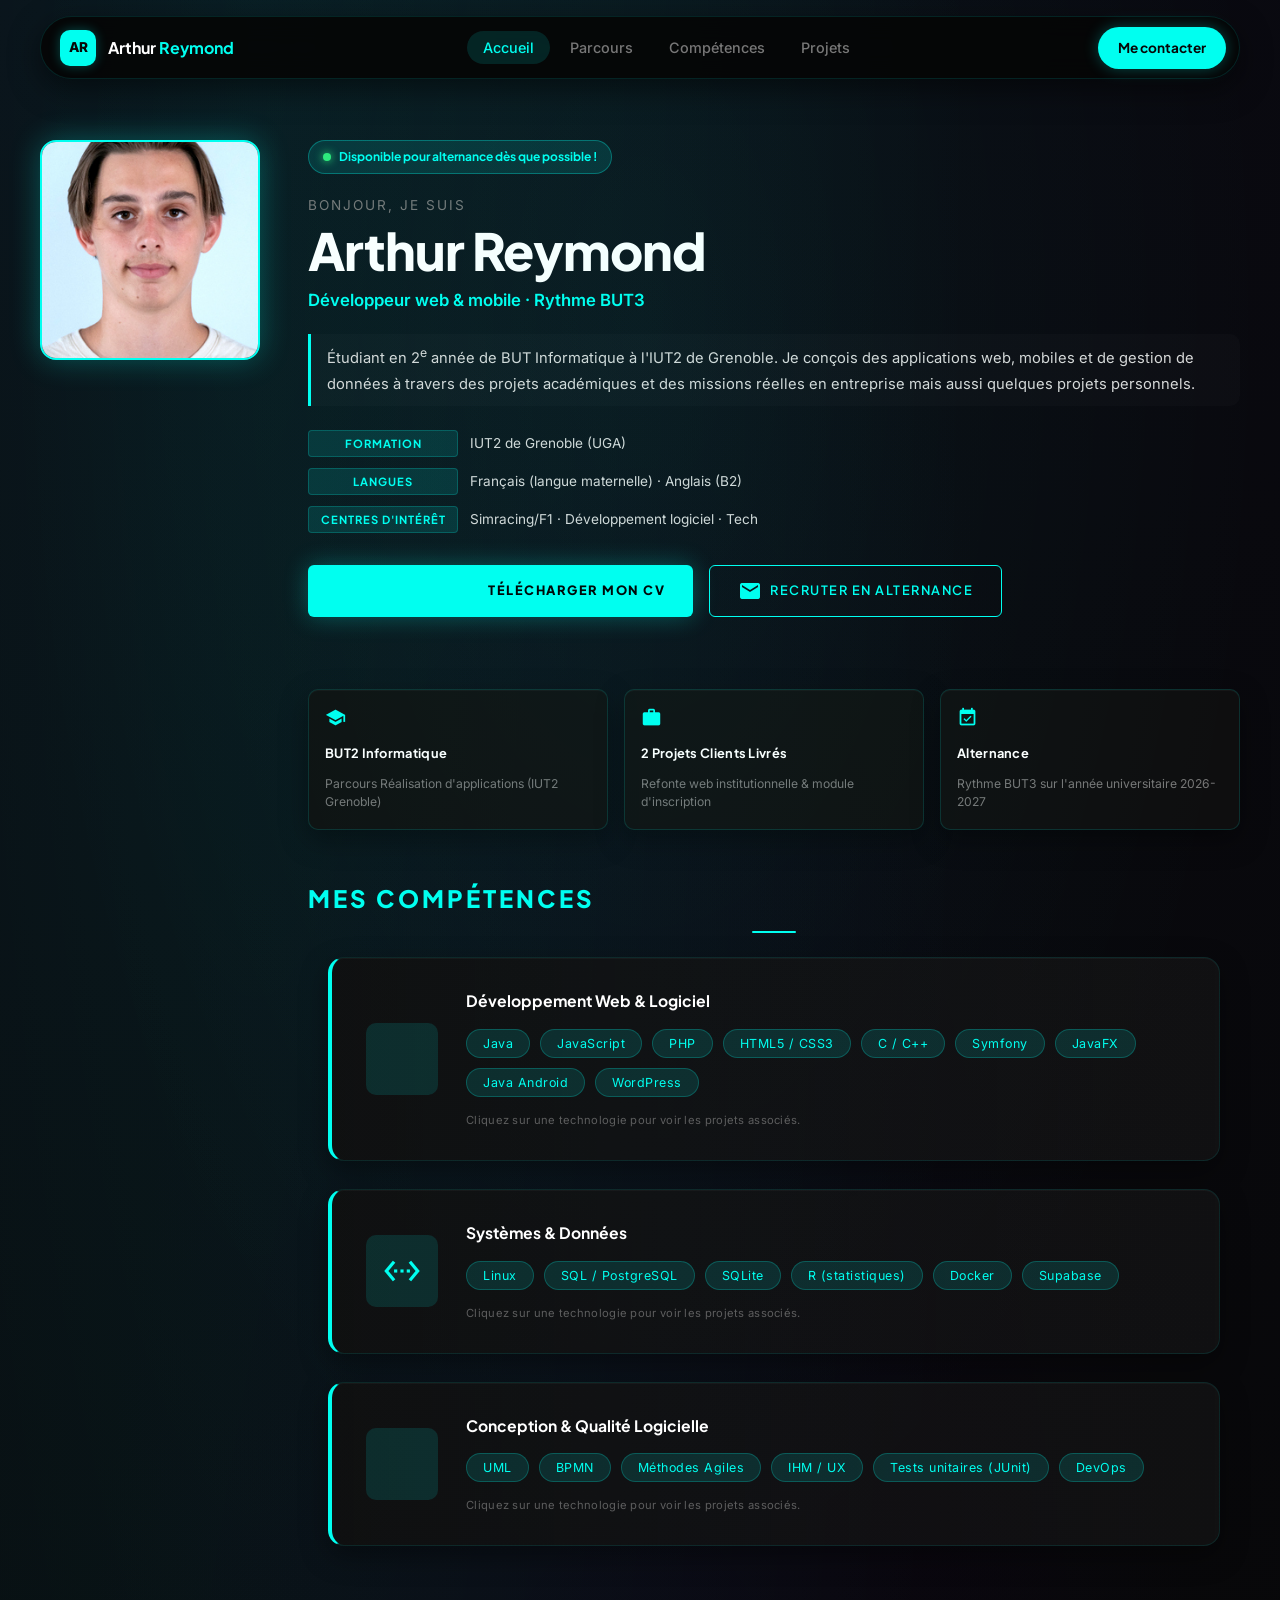
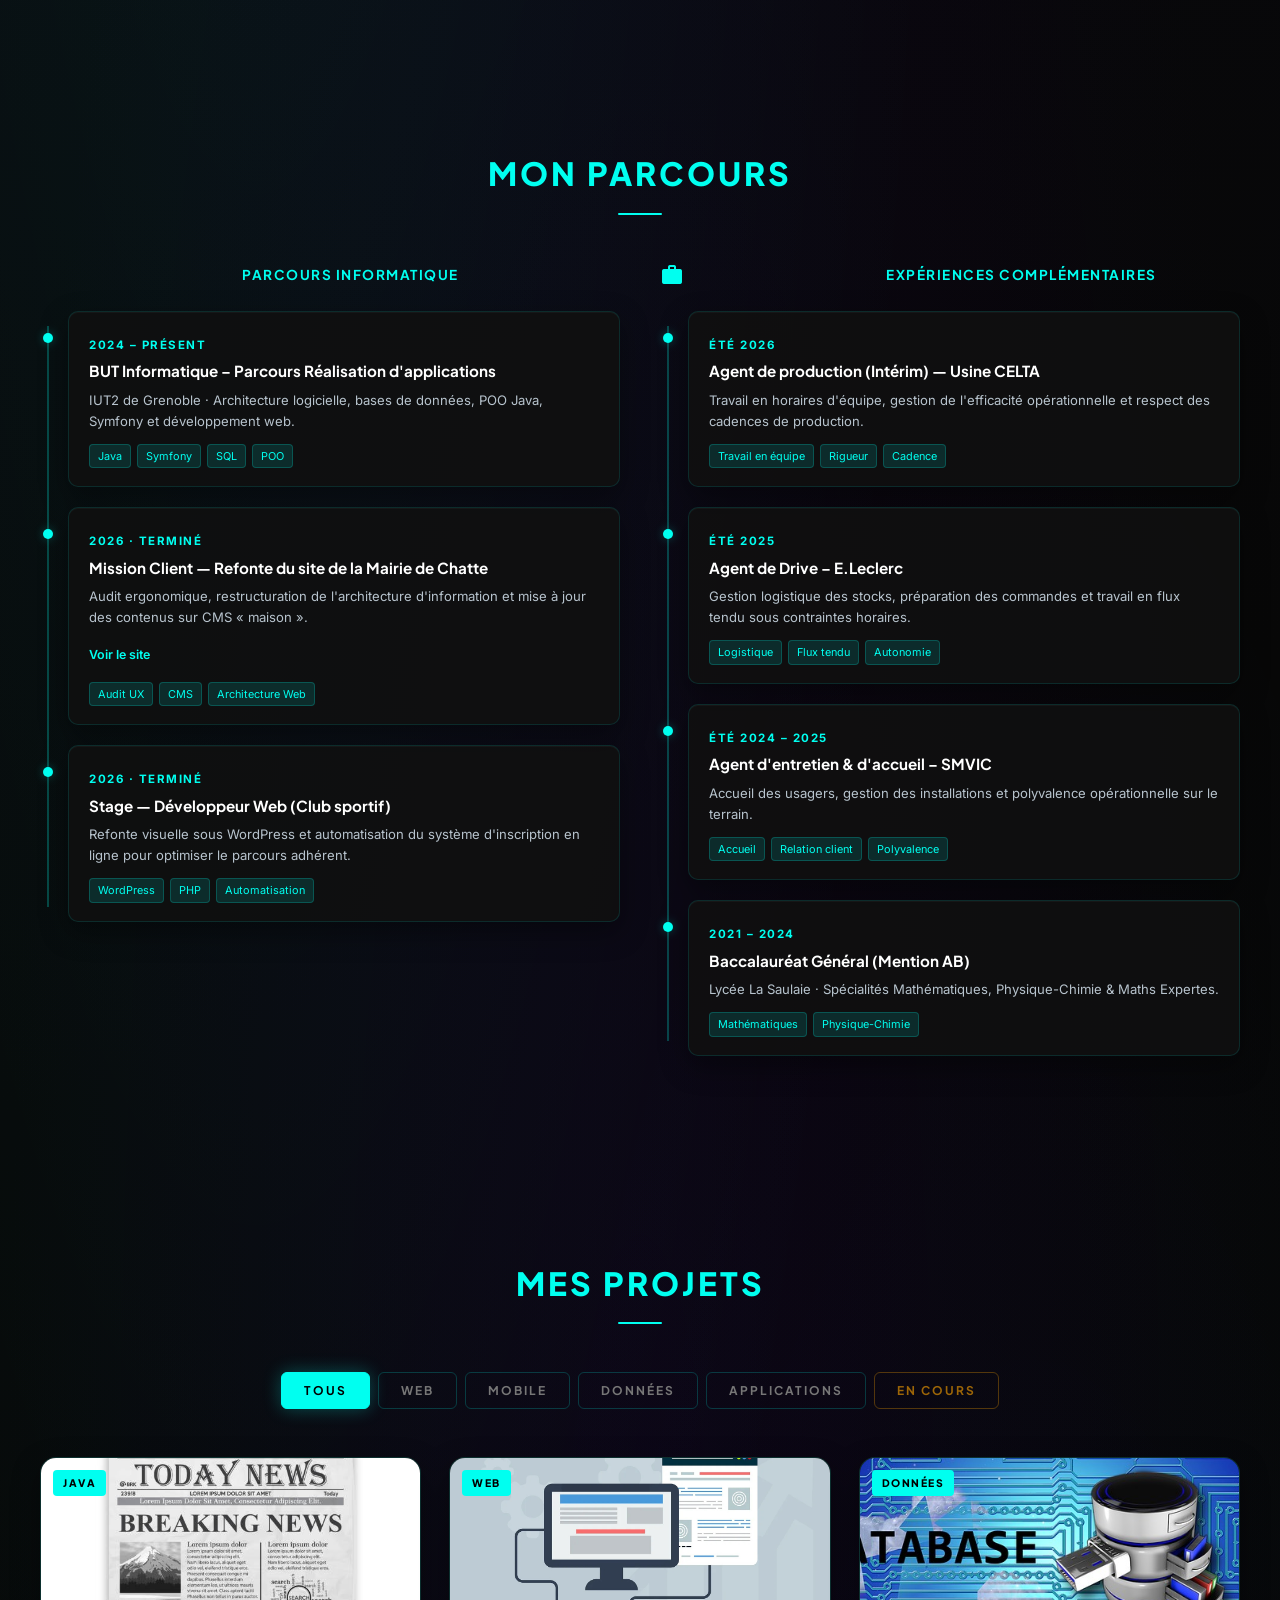
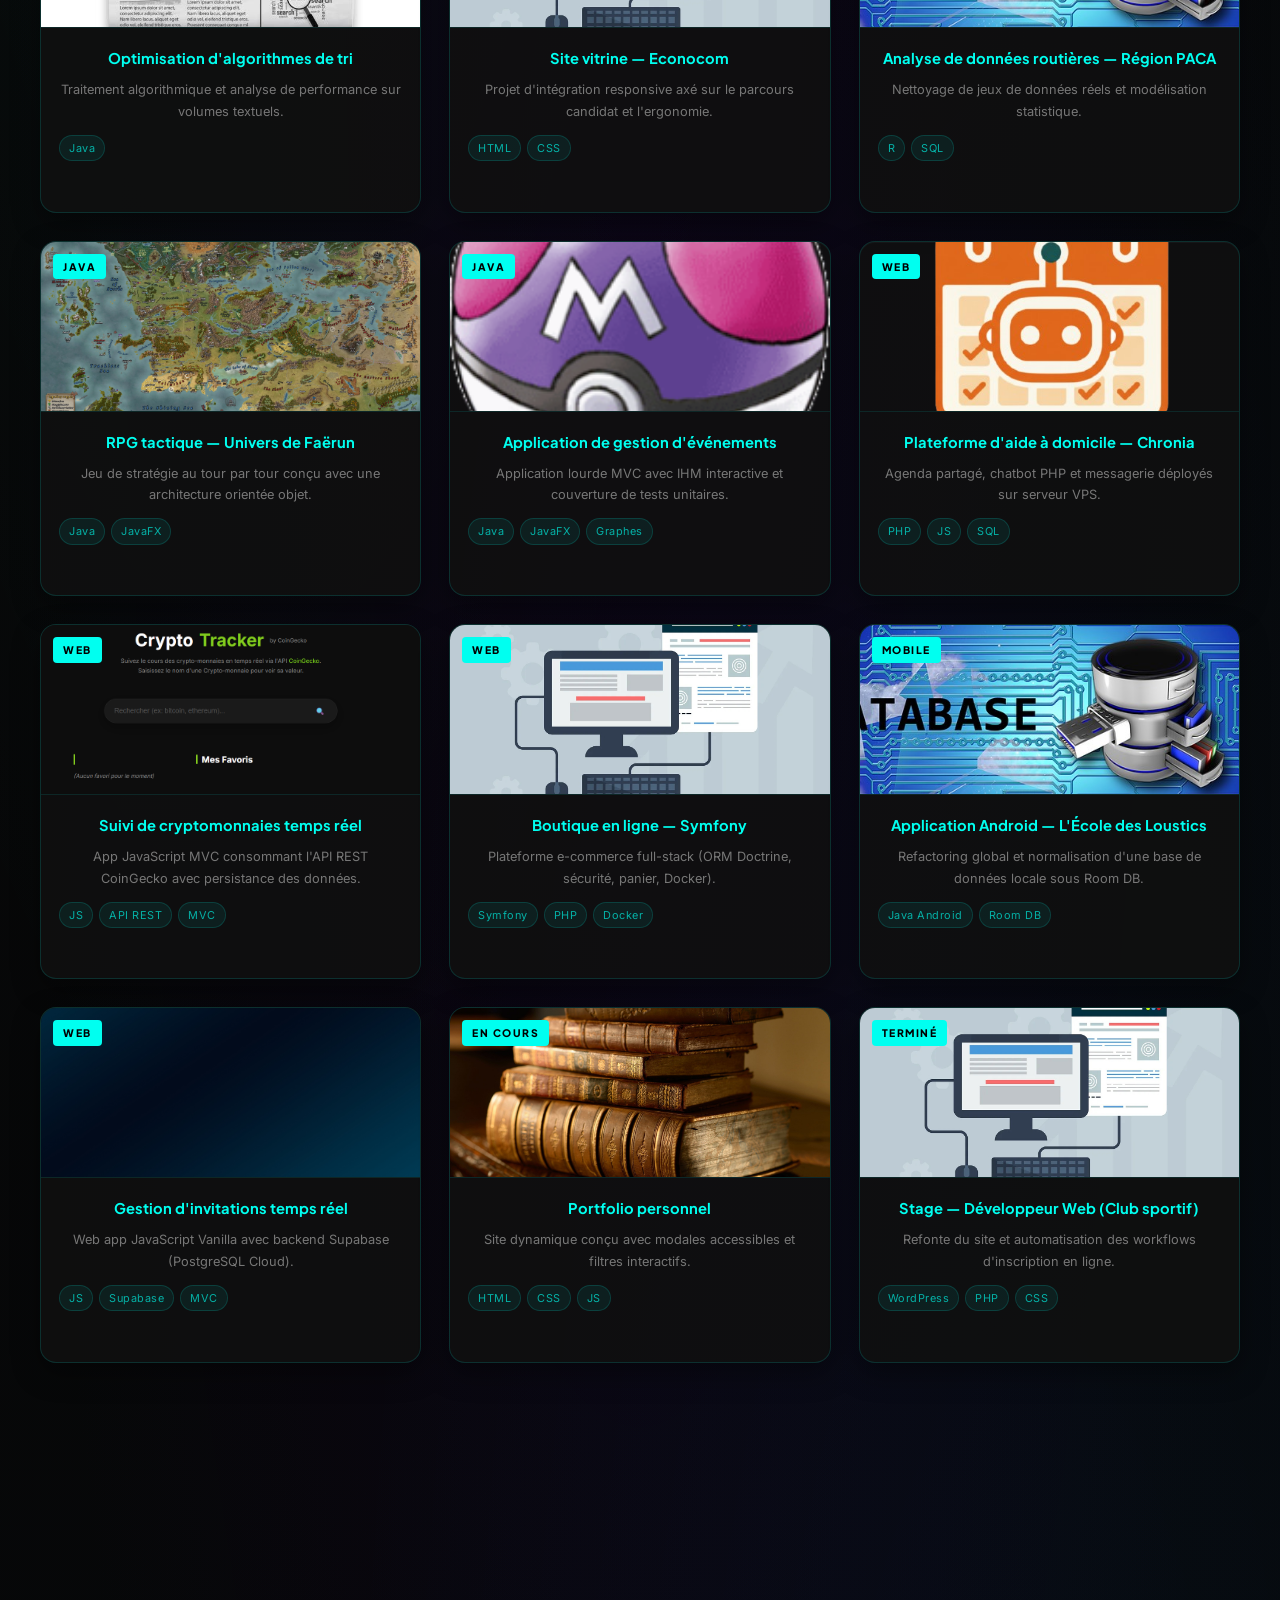
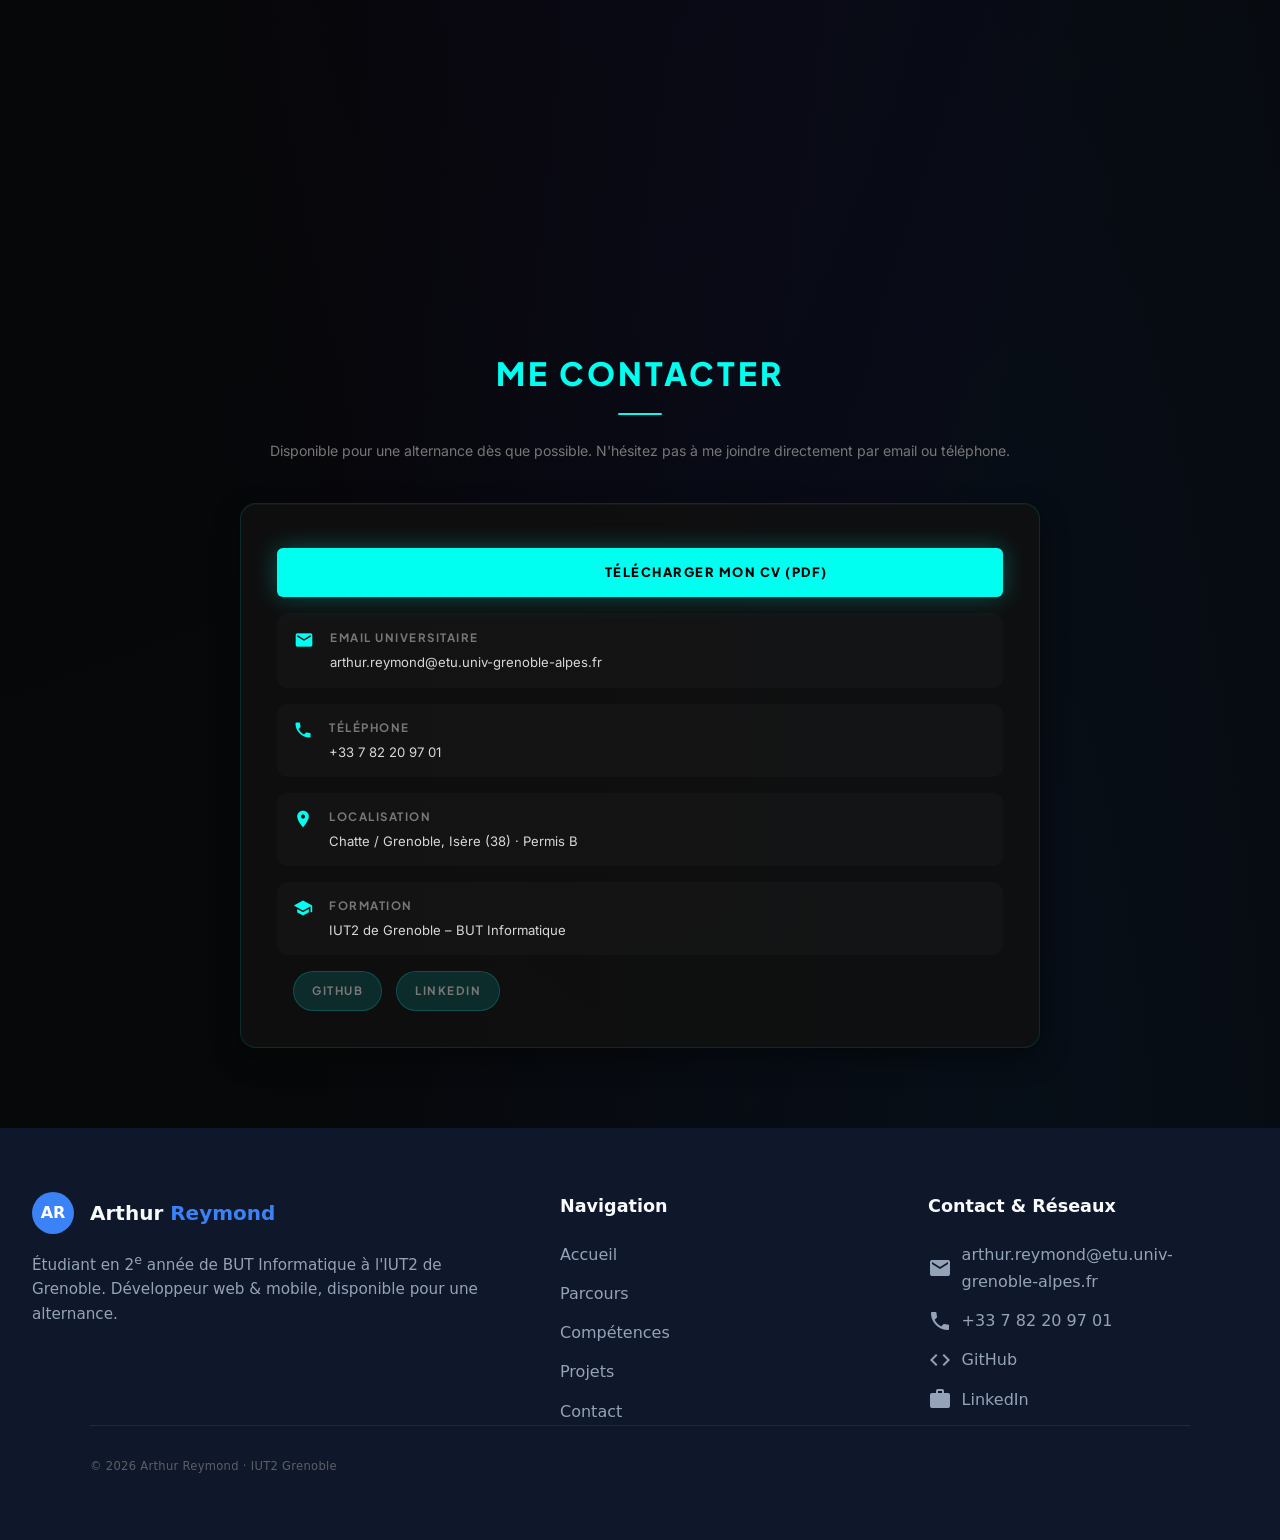
==== commit e2e314d5: "fusion des 3 pages en 1 + correction de fautes" ====
--- a/index.html
+++ b/index.html
@@ -3,65 +3,148 @@
 <head>
     <meta charset="UTF-8">
     <meta name="viewport" content="width=device-width, initial-scale=1.0">
-    <meta name="description" content="Portfolio d'Arthur Reymond – Étudiant en BUT Informatique, développeur web et logiciel.">
+    <meta name="description" content="Portfolio d'Arthur Reymond – Étudiant en BUT Informatique à Grenoble, développeur web et mobile en recherche d'alternance dès que possible.">
     <link rel="icon" type="image/png" href="assets/icons/flaviconAR.png">
-    <title>Portfolio – Arthur Reymond</title>
+    <title>Arthur Reymond – Développeur Web & Mobile · Recherche d'alternance</title>
     <link rel="stylesheet" href="css/styles.css">
     <link href="https://fonts.googleapis.com/icon?family=Material+Icons" rel="stylesheet">
-    <link href="https://fonts.googleapis.com/css2?family=Space+Mono:wght@400;700&family=Syne:wght@400;600;800&display=swap" rel="stylesheet">
+    <link rel="preconnect" href="https://fonts.googleapis.com">
+    <link rel="preconnect" href="https://fonts.gstatic.com" crossorigin>
+    <link href="https://fonts.googleapis.com/css2?family=Plus+Jakarta+Sans:wght@500;600;700;800&family=Inter:wght@400;500&display=swap" rel="stylesheet">
 </head>
 <body>
 
-    <nav class="navigation" aria-label="Navigation principale">
-        <ul class="nav-links">
-            <li><a href="index.html" class="active">À propos</a></li>
-            <li><a href="skills.html">Compétences</a></li>
-            <li><a href="contact.html">Contact</a></li>
-        </ul>
-    </nav>
-
+    <header class="header-floating">
+        <nav class="navbar-floating">
+            <a href="#accueil" class="nav-brand">
+                <div class="nav-avatar">AR</div>
+                <span class="nav-name">Arthur <span>Reymond</span></span>
+            </a>
+
+            <ul class="nav-links">
+                <li><a href="#accueil" class="active">Accueil</a></li>
+                <li><a href="#parcours">Parcours</a></li>
+                <li><a href="#competences">Compétences</a></li>
+                <li><a href="#projets">Projets</a></li>
+            </ul>
+
+            <a href="#contact" class="nav-btn-contact">Me contacter</a>
+        </nav>
+    </header>
+
+    <!-- ===================================================== -->
+    <!-- BLOC UNIQUE : ACCUEIL & COMPÉTENCES                   -->
+    <!-- ===================================================== -->
     <header id="accueil">
         <div class="hero-merged">
             <img src="assets/image/portrait.jpeg" alt="Photo de profil d'Arthur Reymond" class="hero-photo">
 
             <div class="hero-content">
+                <!-- 1. PRÉSENTATION-->
+                <span class="status-badge">
+                    <span class="status-dot" aria-hidden="true"></span>
+                    Disponible pour alternance dès que possible !
+                </span>
+
                 <p class="hero-eyebrow">Bonjour, je suis</p>
                 <h1 class="hero-name">Arthur Reymond</h1>
-                <p class="hero-title">Développeur web &amp; mobile · Disponible en alternance dès septembre 2026</p>
+                <p class="hero-title">Développeur web &amp; mobile · Rythme BUT3</p>
 
                 <p class="hero-bio">
-                    Étudiant de 20 ans à l'IUT2 de Grenoble (BUT Informatique), passionné par le développement logiciel. Je construis des solutions concrètes à travers des projets ambitieux — curieux, rigoureux et à l'aise en équipe, je cherche constamment à repousser mes limites techniques et à créer des expériences utilisateur mémorables.
+                    Étudiant en 2<sup>e</sup> année de BUT Informatique à l'IUT2 de Grenoble. Je conçois des applications web, mobiles et de gestion de données à travers des projets académiques et des missions réelles en entreprise mais aussi quelques projets personnels.
                 </p>
 
                 <ul class="hero-meta">
-                    <li><span class="meta-label">Institut</span> IUT2 Grenoble</li>
-                    <li><span class="meta-label">Langues</span> Français · Anglais · Espagnol</li>
-                    <li><span class="meta-label">Passions</span> Jeux vidéos · Lecture · F1 · Animés</li>
+                    <li><span class="meta-label">Formation</span> IUT2 de Grenoble (UGA)</li>
+                    <li><span class="meta-label">Langues</span> Français (langue maternelle) · Anglais (B2)</li>
+                    <li><span class="meta-label">Centres d'intérêt</span> Simracing/F1 · Développement logiciel · Tech</li>
                 </ul>
 
                 <div class="hero-actions">
-                    <a href="assets/docs/CV institutionel  Arthur Reymond - type UGA.pdf" download="CV_Arthur_Reymond.pdf" class="btn-primary" aria-label="Télécharger le CV d'Arthur Reymond">
-                        <i class="material-icons">download</i>
+                    <a href="assets/docs/CV_Arthur_Reymond.pdf" download="CV_Arthur_Reymond.pdf" class="btn-primary" aria-label="Télécharger le CV d'Arthur Reymond">
+                        <i class="material-icons" aria-hidden="true">download</i>
                         Télécharger mon CV
                     </a>
-                    <a href="contact.html" class="btn-secondary">Me contacter</a>
-                </div>
-
-                <div class="alternance-strip" aria-label="Ce que j'apporte en alternance">
+                    <a href="#contact" class="btn-secondary">
+                        <i class="material-icons" aria-hidden="true">mail</i>
+                        Recruter en alternance
+                    </a>
+                </div>
+
+                <div class="alternance-strip" aria-label="Points clés pour l'alternance">
                     <div class="alternance-point">
-                        <i class="material-icons" aria-hidden="true">bolt</i>
-                        <h4>Opérationnel rapidement</h4>
-                        <p>Web, mobile et bases de données déjà pratiqués sur des projets livrés de bout en bout.</p>
+                        <i class="material-icons" aria-hidden="true">school</i>
+                        <h4>BUT2 Informatique</h4>
+                        <p>Parcours Réalisation d'applications (IUT2 Grenoble)</p>
                     </div>
                     <div class="alternance-point">
-                        <i class="material-icons" aria-hidden="true">groups</i>
-                        <h4>Autonomie en entreprise</h4>
-                        <p>Stage et contrat menés en autonomie : cadrage client, développement et livraison.</p>
+                        <i class="material-icons" aria-hidden="true">work</i>
+                        <h4>2 Projets Clients Livrés</h4>
+                        <p>Refonte web institutionnelle &amp; module d'inscription</p>
                     </div>
                     <div class="alternance-point">
                         <i class="material-icons" aria-hidden="true">event_available</i>
-                        <h4>Rythme flexible</h4>
-                        <p>Disponible pour un rythme d'alternance à définir avec l'entreprise, à partir de septembre 2026.</p>
+                        <h4>Alternance</h4>
+                        <p>Rythme BUT3 sur l'année universitaire 2026-2027</p>
+                    </div>
+                </div>
+
+                <!-- 2. COMPÉTENCES (Fusionnées dans le même bloc) -->
+                <!-- J'ai ajouté une div englobante pour aérer et titrer cette sous-partie -->
+                <div class="hero-skills" style="margin-top: 3rem;" aria-labelledby="title-competences">
+                    <h2 class="section-title" id="title-competences" style="font-size: 1.5rem; text-align: left; margin-bottom: 1.5rem;">Mes Compétences</h2>
+                    
+                    <div class="skills-grid-large">
+                        <div class="skill-main-card reveal">
+                            <div class="skill-icon-box" aria-hidden="true"><i class="material-icons">terminal</i></div>
+                            <div class="skill-info">
+                                <h3>Développement Web &amp; Logiciel</h3>
+                                <div class="skill-list-complex">
+                                    <button type="button" class="item" data-tech="java">Java</button>
+                                    <button type="button" class="item" data-tech="javascript">JavaScript</button>
+                                    <button type="button" class="item" data-tech="php">PHP</button>
+                                    <button type="button" class="item" data-tech="html">HTML5 / CSS3</button>
+                                    <button type="button" class="item" data-tech="c++">C / C++</button>
+                                    <button type="button" class="item" data-tech="symfony">Symfony</button>
+                                    <button type="button" class="item" data-tech="javafx">JavaFX</button>
+                                    <button type="button" class="item" data-tech="android">Java Android</button>
+                                    <button type="button" class="item" data-tech="wordpress">WordPress</button>
+                                </div>
+                                <p class="skill-hint">Cliquez sur une technologie pour voir les projets associés.</p>
+                            </div>
+                        </div>
+
+                        <div class="skill-main-card reveal" data-delay="120">
+                            <div class="skill-icon-box" aria-hidden="true"><i class="material-icons">settings_ethernet</i></div>
+                            <div class="skill-info">
+                                <h3>Systèmes &amp; Données</h3>
+                                <div class="skill-list-complex">
+                                    <button type="button" class="item" data-tech="linux">Linux</button>
+                                    <button type="button" class="item" data-tech="sql">SQL / PostgreSQL</button>
+                                    <button type="button" class="item" data-tech="sqlite">SQLite</button>
+                                    <button type="button" class="item" data-tech="r">R (statistiques)</button>
+                                    <button type="button" class="item" data-tech="docker">Docker</button>
+                                    <button type="button" class="item" data-tech="supabase">Supabase</button>
+                                </div>
+                                <p class="skill-hint">Cliquez sur une technologie pour voir les projets associés.</p>
+                            </div>
+                        </div>
+
+                        <div class="skill-main-card reveal" data-delay="240">
+                            <div class="skill-icon-box" aria-hidden="true"><i class="material-icons">architecture</i></div>
+                            <div class="skill-info">
+                                <h3>Conception &amp; Qualité Logicielle</h3>
+                                <div class="skill-list-complex">
+                                    <button type="button" class="item" data-tech="uml">UML</button>
+                                    <button type="button" class="item" data-tech="bpmn">BPMN</button>
+                                    <button type="button" class="item" data-tech="agile">Méthodes Agiles</button>
+                                    <button type="button" class="item" data-tech="mvc">IHM / UX</button>
+                                    <button type="button" class="item" data-tech="test">Tests unitaires (JUnit)</button>
+                                    <button type="button" class="item" data-tech="docker">DevOps</button>
+                                </div>
+                                <p class="skill-hint">Cliquez sur une technologie pour voir les projets associés.</p>
+                            </div>
+                        </div>
                     </div>
                 </div>
             </div>
@@ -69,11 +152,16 @@
     </header>
 
     <main>
+
+        <!-- ===================================================== -->
+        <!-- PARCOURS                                              -->
+        <!-- ===================================================== -->
         <section id="parcours" aria-labelledby="title-parcours">
             <h2 class="section-title" id="title-parcours">Mon Parcours</h2>
 
             <div class="parcours-columns">
 
+                <!-- Informatique -->
                 <div class="parcours-group">
                     <h3 class="parcours-group-title">
                         <i class="material-icons" aria-hidden="true">terminal</i>
@@ -82,67 +170,752 @@
                     <div class="timeline">
 
                         <article class="timeline-item">
-                            <div class="timeline-date">2024 – Présent</div>
-                            <h4>BUT Informatique – Réalisation d'applications</h4>
-                            <p>IUT2 de Grenoble · Programmation, Web &amp; Systèmes</p>
+                            <div class="timeline-card">
+                                <span class="timeline-date">2024 – Présent</span>
+                                <h4>BUT Informatique – Parcours Réalisation d'applications</h4>
+                                <p>IUT2 de Grenoble · Architecture logicielle, bases de données, POO Java, Symfony et développement web.</p>
+                                <div class="timeline-tags">
+                                    <span>Java</span>
+                                    <span>Symfony</span>
+                                    <span>SQL</span>
+                                    <span>POO</span>
+                                </div>
+                            </div>
                         </article>
 
                         <article class="timeline-item">
-                            <div class="timeline-date">2026 · En cours</div>
-                            <h4>Contrat – Mise à jour du site de la Mairie de Chatte</h4>
-                            <p>Refonte de contenu et restructuration du site institutionnel de la commune.
+                            <div class="timeline-card">
+                                <span class="timeline-date">2026 · Terminé</span>
+                                <h4>Mission Client — Refonte du site de la Mairie de Chatte</h4>
+                                <p>Audit ergonomique, restructuration de l'architecture d'information et mise à jour des contenus sur CMS « maison ».</p>
                                 <a href="https://www.commune-chatte.fr" target="_blank" rel="noopener noreferrer" class="timeline-link">
                                     Voir le site <i class="material-icons" aria-hidden="true">north_east</i>
                                 </a>
-                            </p>
+                                <div class="timeline-tags">
+                                    <span>Audit UX</span>
+                                    <span>CMS</span>
+                                    <span>Architecture Web</span>
+                                </div>
+                            </div>
                         </article>
 
                         <article class="timeline-item">
-                            <div class="timeline-date">2026 · Terminé</div>
-                            <h4>Stage – Développeur WordPress (club sportif)</h4>
-                            <p>Refonte de site et automatisation du processus d'inscription en ligne</p>
+                            <div class="timeline-card">
+                                <span class="timeline-date">2026 · Terminé</span>
+                                <h4>Stage — Développeur Web (Club sportif)</h4>
+                                <p>Refonte visuelle sous WordPress et automatisation du système d'inscription en ligne pour optimiser le parcours adhérent.</p>
+                                <div class="timeline-tags">
+                                    <span>WordPress</span>
+                                    <span>PHP</span>
+                                    <span>Automatisation</span>
+                                </div>
+                            </div>
                         </article>
 
                     </div>
                 </div>
 
+                <!-- Expériences complémentaires -->
                 <div class="parcours-group">
                     <h3 class="parcours-group-title">
                         <i class="material-icons" aria-hidden="true">work_outline</i>
-                        Parcours général &amp; hors informatique
+                        Expériences complémentaires
                     </h3>
                     <div class="timeline">
 
                         <article class="timeline-item">
-                            <div class="timeline-date">Été 2025</div>
-                            <h4>Agent de Drive – E.Leclerc</h4>
-                            <p>Livraisons, préparation de commandes et organisation logistique</p>
+                            <div class="timeline-card">
+                                <span class="timeline-date">Été 2026</span>
+                                <h4>Agent de production (Intérim) — Usine CELTA</h4>
+                                <p>Travail en horaires d'équipe, gestion de l'efficacité opérationnelle et respect des cadences de production.</p>
+                                <div class="timeline-tags">
+                                    <span>Travail en équipe</span>
+                                    <span>Rigueur</span>
+                                    <span>Cadence</span>
+                                </div>
+                            </div>
                         </article>
 
                         <article class="timeline-item">
-                            <div class="timeline-date">Été 2024 – 2025</div>
-                            <h4>Agent d'entretien &amp; d'accueil – SMVIC</h4>
-                            <p>Utilisation de machines, expérience polyvalente sur plusieurs postes</p>
+                            <div class="timeline-card">
+                                <span class="timeline-date">Été 2025</span>
+                                <h4>Agent de Drive – E.Leclerc</h4>
+                                <p>Gestion logistique des stocks, préparation des commandes et travail en flux tendu sous contraintes horaires.</p>
+                                <div class="timeline-tags">
+                                    <span>Logistique</span>
+                                    <span>Flux tendu</span>
+                                    <span>Autonomie</span>
+                                </div>
+                            </div>
                         </article>
 
                         <article class="timeline-item">
-                            <div class="timeline-date">2021 – 2024</div>
-                            <h4>Baccalauréat Général – Mention Assez Bien</h4>
-                            <p>Lycée La Saulaie · Spécialités Mathématiques &amp; Physique (+ Maths Expertes)</p>
+                            <div class="timeline-card">
+                                <span class="timeline-date">Été 2024 – 2025</span>
+                                <h4>Agent d'entretien &amp; d'accueil – SMVIC</h4>
+                                <p>Accueil des usagers, gestion des installations et polyvalence opérationnelle sur le terrain.</p>
+                                <div class="timeline-tags">
+                                    <span>Accueil</span>
+                                    <span>Relation client</span>
+                                    <span>Polyvalence</span>
+                                </div>
+                            </div>
                         </article>
 
+                        <article class="timeline-item">
+                            <div class="timeline-card">
+                                <span class="timeline-date">2021 – 2024</span>
+                                <h4>Baccalauréat Général (Mention AB)</h4>
+                                <p>Lycée La Saulaie · Spécialités Mathématiques, Physique-Chimie &amp; Maths Expertes.</p>
+                                <div class="timeline-tags">
+                                    <span>Mathématiques</span>
+                                    <span>Physique-Chimie</span>
+                                </div>
+                            </div>
+                        </article>
+
                     </div>
                 </div>
 
             </div>
         </section>
+
+        <!-- ===================================================== -->
+        <!-- PROJETS                                                -->
+        <!-- ===================================================== -->
+        <section id="projets" aria-labelledby="title-projets">
+            <h2 class="section-title" id="title-projets">Mes Projets</h2>
+
+            <div class="semester-tabs" role="tablist" aria-label="Filtrer par domaine">
+                <button class="tab-btn active" role="tab" aria-selected="true"  data-filter="all">Tous</button>
+                <button class="tab-btn"         role="tab" aria-selected="false" data-filter="web">Web</button>
+                <button class="tab-btn"         role="tab" aria-selected="false" data-filter="mobile">Mobile</button>
+                <button class="tab-btn"         role="tab" aria-selected="false" data-filter="donnees">Données</button>
+                <button class="tab-btn"         role="tab" aria-selected="false" data-filter="applications">Applications</button>
+                <button class="tab-btn tab-btn--wip" role="tab" aria-selected="false" data-filter="wip">En cours</button>
+            </div>
+
+            <div class="projects-grid" id="projects-grid">
+
+                <article class="project-card reveal" data-domain="applications" data-modal="modal1" tabindex="0">
+                    <div class="project-badge">Java</div>
+                    <img src="assets/image/journal.jpg" alt="Optimisation d'algorithmes de tri">
+                    <div class="project-content">
+                        <h3>Optimisation d'algorithmes de tri</h3>
+                        <p>Traitement algorithmique et analyse de performance sur volumes textuels.</p>
+                        <div class="project-tags"><span>Java</span></div>
+                        <span class="view-more">En savoir plus →</span>
+                    </div>
+                </article>
+
+                <article class="project-card reveal" data-domain="web" data-modal="modal2" tabindex="0">
+                    <div class="project-badge">Web</div>
+                    <img src="assets/image/ordinateur.jpg" alt="Site vitrine Econocom">
+                    <div class="project-content">
+                        <h3>Site vitrine — Econocom</h3>
+                        <p>Projet d'intégration responsive axé sur le parcours candidat et l'ergonomie.</p>
+                        <div class="project-tags"><span>HTML</span><span>CSS</span></div>
+                        <span class="view-more">En savoir plus →</span>
+                    </div>
+                </article>
+
+                <article class="project-card reveal" data-domain="donnees" data-modal="modal3" tabindex="0">
+                    <div class="project-badge">Données</div>
+                    <img src="assets/image/base_de_donnee.jpg" alt="Analyse de données routières">
+                    <div class="project-content">
+                        <h3>Analyse de données routières — Région PACA</h3>
+                        <p>Nettoyage de jeux de données réels et modélisation statistique.</p>
+                        <div class="project-tags"><span>R</span><span>SQL</span></div>
+                        <span class="view-more">En savoir plus →</span>
+                    </div>
+                </article>
+
+                <article class="project-card reveal" data-domain="applications" data-modal="modal5" tabindex="0">
+                    <div class="project-badge">Java</div>
+                    <img src="assets/image/carte_faerun.webp" alt="RPG tactique">
+                    <div class="project-content">
+                        <h3>RPG tactique — Univers de Faërun</h3>
+                        <p>Jeu de stratégie au tour par tour conçu avec une architecture orientée objet.</p>
+                        <div class="project-tags"><span>Java</span><span>JavaFX</span></div>
+                        <span class="view-more">En savoir plus →</span>
+                    </div>
+                </article>
+
+                <article class="project-card reveal" data-domain="applications" data-modal="modal6" tabindex="0">
+                    <div class="project-badge">Java</div>
+                    <img src="assets/image/master_ball.png" alt="Gestion d'événements">
+                    <div class="project-content">
+                        <h3>Application de gestion d'événements</h3>
+                        <p>Application lourde MVC avec IHM interactive et couverture de tests unitaires.</p>
+                        <div class="project-tags"><span>Java</span><span>JavaFX</span><span>Graphes</span></div>
+                        <span class="view-more">En savoir plus →</span>
+                    </div>
+                </article>
+
+                <article class="project-card reveal" data-domain="web donnees" data-modal="modal7" tabindex="0">
+                    <div class="project-badge">Web</div>
+                    <img src="assets/image/chronia.png" alt="Plateforme Chronia">
+                    <div class="project-content">
+                        <h3>Plateforme d'aide à domicile — Chronia</h3>
+                        <p>Agenda partagé, chatbot PHP et messagerie déployés sur serveur VPS.</p>
+                        <div class="project-tags"><span>PHP</span><span>JS</span><span>SQL</span></div>
+                        <span class="view-more">En savoir plus →</span>
+                    </div>
+                </article>
+
+                <article class="project-card reveal" data-domain="web" data-modal="modal8" tabindex="0">
+                    <div class="project-badge">Web</div>
+                    <img src="assets/image/crypto-tracker.png" alt="Suivi de cryptomonnaies" onerror="this.src='assets/image/ordinateur.jpg'">
+                    <div class="project-content">
+                        <h3>Suivi de cryptomonnaies temps réel</h3>
+                        <p>App JavaScript MVC consommant l'API REST CoinGecko avec persistance des données.</p>
+                        <div class="project-tags"><span>JS</span><span>API REST</span><span>MVC</span></div>
+                        <span class="view-more">En savoir plus →</span>
+                    </div>
+                </article>
+
+                <article class="project-card reveal" data-domain="web" data-modal="modal9" tabindex="0">
+                    <div class="project-badge">Web</div>
+                    <img src="assets/image/boutique.png" alt="Boutique Symfony" onerror="this.src='assets/image/ordinateur.jpg'">
+                    <div class="project-content">
+                        <h3>Boutique en ligne — Symfony</h3>
+                        <p>Plateforme e-commerce full-stack (ORM Doctrine, sécurité, panier, Docker).</p>
+                        <div class="project-tags"><span>Symfony</span><span>PHP</span><span>Docker</span></div>
+                        <span class="view-more">En savoir plus →</span>
+                    </div>
+                </article>
+
+                <article class="project-card reveal" data-domain="mobile donnees" data-modal="modal10" tabindex="0">
+                    <div class="project-badge">Mobile</div>
+                    <img src="assets/image/ecole_loustics.png" alt="L'École des Loustics" onerror="this.src='assets/image/base_de_donnee.jpg'">
+                    <div class="project-content">
+                        <h3>Application Android — L'École des Loustics</h3>
+                        <p>Refactoring global et normalisation d'une base de données locale sous Room DB.</p>
+                        <div class="project-tags"><span>Java Android</span><span>Room DB</span></div>
+                        <span class="view-more">En savoir plus →</span>
+                    </div>
+                </article>
+
+                <article class="project-card reveal" data-domain="web" data-modal="modal11" tabindex="0">
+                    <div class="project-badge">Web</div>
+                    <img src="assets/image/anniv.png" alt="Gestion d'invitations Supabase" onerror="this.src='assets/image/fond_bleu.jpg'">
+                    <div class="project-content">
+                        <h3>Gestion d'invitations temps réel</h3>
+                        <p>Web app JavaScript Vanilla avec backend Supabase (PostgreSQL Cloud).</p>
+                        <div class="project-tags"><span>JS</span><span>Supabase</span><span>MVC</span></div>
+                        <span class="view-more">En savoir plus →</span>
+                    </div>
+                </article>
+
+                <article class="project-card reveal" data-domain="web wip" data-modal="modal4" tabindex="0">
+                    <div class="project-badge">En cours</div>
+                    <img src="assets/image/livre.png.jpeg" alt="Portfolio personnel">
+                    <div class="project-content">
+                        <h3>Portfolio personnel</h3>
+                        <p>Site dynamique conçu avec modales accessibles et filtres interactifs.</p>
+                        <div class="project-tags"><span>HTML</span><span>CSS</span><span>JS</span></div>
+                        <span class="view-more">En savoir plus →</span>
+                    </div>
+                </article>
+
+                <article class="project-card reveal" data-domain="web" data-modal="modal12" tabindex="0">
+                    <div class="project-badge">Terminé</div>
+                    <img src="assets/image/wordpress.png" alt="Stage WordPress" onerror="this.src='assets/image/ordinateur.jpg'">
+                    <div class="project-content">
+                        <h3>Stage — Développeur Web (Club sportif)</h3>
+                        <p>Refonte du site et automatisation des workflows d'inscription en ligne.</p>
+                        <div class="project-tags"><span>WordPress</span><span>PHP</span><span>CSS</span></div>
+                        <span class="view-more">En savoir plus →</span>
+                    </div>
+                </article>
+
+                <article class="project-card reveal" data-domain="web" data-modal="modal13" tabindex="0">
+                    <div class="project-badge">Terminé</div>
+                    <img src="assets/image/wordpress.png" alt="Site Mairie de Chatte" onerror="this.src='assets/image/ordinateur.jpg'">
+                    <div class="project-content">
+                        <h3>Mission — Site de la Mairie de Chatte</h3>
+                        <p>Restructuration de l'arborescence et mise en conformité des contenus web.</p>
+                        <div class="project-tags"><span>WordPress</span><span>HTML</span><span>CSS</span></div>
+                        <span class="view-more">En savoir plus →</span>
+                    </div>
+                </article>
+
+            </div>
+        </section>
+
+        <!-- ===================================================== -->
+        <!-- MODALES PROJETS                                        -->
+        <!-- ===================================================== -->
+
+        <div id="modal1" class="modal" role="dialog" aria-modal="true" aria-labelledby="modal1-title">
+            <div class="modal-content">
+                <button class="close" data-close aria-label="Fermer">&times;</button>
+                <img src="assets/image/journal.jpg" alt="">
+                <div class="modal-meta"><span class="modal-badge-sm">Applications</span><span class="modal-tag">Java</span></div>
+                <h3 id="modal1-title">Optimisation d'algorithmes de tri</h3>
+                <p>Développement en Java d'algorithmes d'analyse et de classement textuel. Analyse de la complexité temporelle et spatiale pour optimiser l'exécution sur de gros volumes de données.</p>
+            </div>
+        </div>
+
+        <div id="modal2" class="modal" role="dialog" aria-modal="true" aria-labelledby="modal2-title">
+            <div class="modal-content">
+                <button class="close" data-close aria-label="Fermer">&times;</button>
+                <img src="assets/image/ordinateur.jpg" alt="">
+                <div class="modal-meta"><span class="modal-badge-sm">Web</span><span class="modal-tag">HTML</span><span class="modal-tag">CSS</span></div>
+                <h3 id="modal2-title">Site vitrine — Econocom</h3>
+                <p>Création d'une interface web responsive orientée recrutement. Respect strict de la charte graphique et travail soutenu sur l'ergonomie et l'accessibilité.</p>
+            </div>
+        </div>
+
+        <div id="modal3" class="modal" role="dialog" aria-modal="true" aria-labelledby="modal3-title">
+            <div class="modal-content">
+                <button class="close" data-close aria-label="Fermer">&times;</button>
+                <img src="assets/image/base_de_donnee.jpg" alt="">
+                <div class="modal-meta"><span class="modal-badge-sm">Données</span><span class="modal-tag">R</span><span class="modal-tag">SQL</span></div>
+                <h3 id="modal3-title">Analyse de données routières — Région PACA</h3>
+                <p>Nettoyage complet, requêtes SQL complexes et statistiques descriptives avec R sur un dataset d'accidents routiers réels pour en extraire des recommandations d'aménagement.</p>
+            </div>
+        </div>
+
+        <div id="modal4" class="modal" role="dialog" aria-modal="true" aria-labelledby="modal4-title">
+            <div class="modal-content">
+                <button class="close" data-close aria-label="Fermer">&times;</button>
+                <img src="assets/image/livre.png.jpeg" alt="">
+                <div class="modal-meta"><span class="modal-badge-sm">Web</span><span class="modal-tag">HTML</span><span class="modal-tag">CSS</span><span class="modal-tag">JS</span></div>
+                <h3 id="modal4-title">Portfolio personnel</h3>
+                <p>Conception et intégration de ce portfolio interactif sans framework JS lourd : filtres dynamiques, modales accessibles et design adapté à la recherche d'alternance.</p>
+                <div class="modal-link-wrapper">
+                    <a href="#accueil" class="project-link">
+                        <i class="material-icons">launch</i>Voir le site
+                    </a>
+                </div>
+            </div>
+        </div>
+
+        <div id="modal5" class="modal" role="dialog" aria-modal="true" aria-labelledby="modal5-title">
+            <div class="modal-content">
+                <button class="close" data-close aria-label="Fermer">&times;</button>
+                <img src="assets/image/carte_faerun.webp" alt="">
+                <div class="modal-meta"><span class="modal-badge-sm">Applications</span><span class="modal-tag">Java</span><span class="modal-tag">JavaFX</span></div>
+                <h3 id="modal5-title">RPG tactique — Univers de Faërun</h3>
+                <p>Implémentation d'un jeu de rôle tactique en Java/JavaFX. Architecture orientée objet solide (gestion des tours, statistiques des unités, grille de combat et règles d'affrontement).</p>
+            </div>
+        </div>
+
+        <div id="modal6" class="modal" role="dialog" aria-modal="true" aria-labelledby="modal6-title">
+            <div class="modal-content">
+                <button class="close" data-close aria-label="Fermer">&times;</button>
+                <img src="assets/image/master_ball.png" alt="">
+                <div class="modal-meta"><span class="modal-badge-sm">Applications</span><span class="modal-tag">Java</span><span class="modal-tag">JavaFX</span></div>
+                <h3 id="modal6-title">Application de gestion d'événements</h3>
+                <p>Développement d'une application de bureau selon le pattern MVC. Gestion de plannings complexes, modélisation par graphes et validation de la logique métier par des tests unitaires JUnit.</p>
+            </div>
+        </div>
+
+        <div id="modal7" class="modal" role="dialog" aria-modal="true" aria-labelledby="modal7-title">
+            <div class="modal-content">
+                <button class="close" data-close aria-label="Fermer">&times;</button>
+                <img src="assets/image/chronia.png" alt="">
+                <div class="modal-meta"><span class="modal-badge-sm">Web</span><span class="modal-tag">PHP</span><span class="modal-tag">JS</span><span class="modal-tag">SQL</span></div>
+                <h3 id="modal7-title">Plateforme Full-Stack — Chronia</h3>
+                <p>Plateforme web dédiée au maintien à domicile : agenda collaboratif synchronisé, chatbot en PHP et messagerie interne. Déploiement et configuration réalisés sur un VPS Linux OVH.</p>
+                <div class="modal-link-wrapper">
+                    <a href="http://vps-e885b886.vps.ovh.net/chronia/" target="_blank" rel="noopener noreferrer" class="project-link">
+                        <i class="material-icons">launch</i>Tester la démo VPS
+                    </a>
+                </div>
+            </div>
+        </div>
+
+        <div id="modal8" class="modal" role="dialog" aria-modal="true" aria-labelledby="modal8-title">
+            <div class="modal-content">
+                <button class="close" data-close aria-label="Fermer">&times;</button>
+                <img src="assets/image/crypto-tracker.png" alt="" onerror="this.src='assets/image/ordinateur.jpg'">
+                <div class="modal-meta"><span class="modal-badge-sm">Web</span><span class="modal-tag">JavaScript</span><span class="modal-tag">API REST</span></div>
+                <h3 id="modal8-title">Suivi de cryptomonnaies en temps réel</h3>
+                <p>Dashboard de consultation financière consommant l'API CoinGecko via des requêtes asynchrones Fetch. Persistance du portefeuille de favoris via le LocalStorage et architecture MVC modulable.</p>
+                <div class="modal-link-wrapper">
+                    <a href="https://areywaterlou.github.io/r4a10-tp-api-2026-reymonar-seranoa/" target="_blank" rel="noopener noreferrer" class="project-link">
+                        <i class="material-icons">launch</i>Voir la démo en ligne
+                    </a>
+                </div>
+            </div>
+        </div>
+
+        <div id="modal9" class="modal" role="dialog" aria-modal="true" aria-labelledby="modal9-title">
+            <div class="modal-content">
+                <button class="close" data-close aria-label="Fermer">&times;</button>
+                <img src="assets/image/boutique.png" alt="" onerror="this.src='assets/image/ordinateur.jpg'">
+                <div class="modal-meta"><span class="modal-badge-sm">Web</span><span class="modal-tag">Symfony</span><span class="modal-tag">PHP</span><span class="modal-tag">Docker</span></div>
+                <h3 id="modal9-title">Plateforme E-commerce — Symfony 7</h3>
+                <p>Application e-commerce complète développée sous le framework Symfony et conteneurisée avec Docker.</p>
+                <ul class="modal-extras">
+                    <li><i class="material-icons" aria-hidden="true">check_circle</i>Mapping Objet-Relationnel (ORM Doctrine) et persistance des produits</li>
+                    <li><i class="material-icons" aria-hidden="true">check_circle</i>Gestion de panier en session et processus de commande</li>
+                    <li><i class="material-icons" aria-hidden="true">check_circle</i>Système complet d'authentification, de contrôle d'accès et de sécurité</li>
+                    <li><i class="material-icons" aria-hidden="true">check_circle</i>Interface d'administration (CRUD) et validation poussée des formulaires</li>
+                </ul>
+            </div>
+        </div>
+
+        <div id="modal10" class="modal" role="dialog" aria-modal="true" aria-labelledby="modal10-title">
+            <div class="modal-content">
+                <button class="close" data-close aria-label="Fermer">&times;</button>
+                <img src="assets/image/ecole_loustics.png" alt="" onerror="this.src='assets/image/base_de_donnee.jpg'">
+                <div class="modal-meta"><span class="modal-badge-sm">Mobile</span><span class="modal-tag">Java Android</span><span class="modal-tag">Room DB</span></div>
+                <h3 id="modal10-title">Application éducative Android — L'École des Loustics</h3>
+                <p>Refactoring complet du code d'une application mobile primaire. Normalisation de la base de données relationnelle via l'ORM Room DB et amélioration de la réactivité utilisateur.</p>
+            </div>
+        </div>
+
+        <div id="modal11" class="modal" role="dialog" aria-modal="true" aria-labelledby="modal11-title">
+            <div class="modal-content">
+                <button class="close" data-close aria-label="Fermer">&times;</button>
+                <img src="assets/image/anniv.png" alt="" onerror="this.src='assets/image/fond_bleu.jpg'">
+                <div class="modal-meta"><span class="modal-badge-sm">Web</span><span class="modal-tag">JavaScript</span><span class="modal-tag">Supabase</span></div>
+                <h3 id="modal11-title">Web App temps réel — Supabase &amp; JS</h3>
+                <p>Application web de gestion d'événements sans framework avec mise à jour du DOM en temps réel via les web-sockets du Backend-as-a-Service Supabase et sécurisation des accès RLS (Row Level Security).</p>
+                <div class="modal-link-wrapper">
+                    <a href="https://areywaterlou.github.io/anniv-app/" target="_blank" rel="noopener noreferrer" class="project-link">
+                        <i class="material-icons">launch</i>Voir l'application
+                    </a>
+                </div>
+            </div>
+        </div>
+
+        <div id="modal12" class="modal" role="dialog" aria-modal="true" aria-labelledby="modal12-title">
+            <div class="modal-content">
+                <button class="close" data-close aria-label="Fermer">&times;</button>
+                <img src="assets/image/wordpress.png" alt="" onerror="this.src='assets/image/ordinateur.jpg'">
+                <div class="modal-meta"><span class="modal-badge-sm">Terminé</span><span class="modal-tag">WordPress</span><span class="modal-tag">PHP</span></div>
+                <h3 id="modal12-title">Stage — Développement Web (Club sportif)</h3>
+                <p>Conception et refonte d'un site à fort trafic local. Mise en place d'un module d'inscription automatisé réduisant les saisies manuelles et amélioration globale des performances SEO.</p>
+            </div>
+        </div>
+
+        <div id="modal13" class="modal" role="dialog" aria-modal="true" aria-labelledby="modal13-title">
+            <div class="modal-content">
+                <button class="close" data-close aria-label="Fermer">&times;</button>
+                <img src="assets/image/wordpress.png" alt="" onerror="this.src='assets/image/ordinateur.jpg'">
+                <div class="modal-meta"><span class="modal-badge-sm">Terminé</span><span class="modal-tag">WordPress</span><span class="modal-tag">UX</span></div>
+                <h3 id="modal13-title">Mission Client — Mairie de Chatte</h3>
+                <p>Prestation d'optimisation et de restructuration réalisée pour le site institutionnel de la commune. Audit d'arborescence, amélioration de la lisibilité des actualités et mise en conformité des contenus.</p>
+                <div class="modal-link-wrapper">
+                    <a href="https://www.commune-chatte.fr" target="_blank" rel="noopener noreferrer" class="project-link">
+                        <i class="material-icons">launch</i>Voir le site officiel
+                    </a>
+                </div>
+            </div>
+        </div>
+
+        <!-- ===================================================== -->
+        <!-- CONTACT                                                -->
+        <!-- ===================================================== -->
+        <section id="contact" aria-labelledby="title-contact">
+            <h2 class="section-title" id="title-contact">Me contacter</h2>
+            <p class="contact-intro">Disponible pour une alternance dès que possible. N'hésitez pas à me joindre directement par email ou téléphone.</p>
+
+            <div class="contact-container">
+                <div class="contact-info">
+
+                    <a href="assets/docs/CV_Arthur_Reymond.pdf" download="CV_Arthur_Reymond.pdf" class="btn-primary btn-cv" aria-label="Télécharger le CV d'Arthur Reymond">
+                        <i class="material-icons" aria-hidden="true">download</i>
+                        Télécharger mon CV (PDF)
+                    </a>
+
+                    <a href="mailto:arthur.reymond@etu.univ-grenoble-alpes.fr?subject=Opportunité%20alternance%20-%20Arthur%20Reymond" class="contact-item contact-item--link" aria-label="Envoyer un email à Arthur Reymond">
+                        <i class="material-icons" aria-hidden="true">email</i>
+                        <div>
+                            <h3>Email universitaire</h3>
+                            <p>arthur.reymond@etu.univ-grenoble-alpes.fr</p>
+                        </div>
+                    </a>
+
+                    <div class="contact-item">
+                        <i class="material-icons" aria-hidden="true">phone</i>
+                        <div>
+                            <h3>Téléphone</h3>
+                            <p><a href="tel:+33782209701">+33 7 82 20 97 01</a></p>
+                        </div>
+                    </div>
+
+                    <div class="contact-item">
+                        <i class="material-icons" aria-hidden="true">place</i>
+                        <div>
+                            <h3>Localisation</h3>
+                            <p>Chatte / Grenoble, Isère (38) · Permis B</p>
+                        </div>
+                    </div>
+
+                    <div class="contact-item">
+                        <i class="material-icons" aria-hidden="true">school</i>
+                        <div>
+                            <h3>Formation</h3>
+                            <p>IUT2 de Grenoble – BUT Informatique</p>
+                        </div>
+                    </div>
+
+                    <div class="social-links" aria-label="Réseaux sociaux">
+                        <a href="https://github.com/Areywaterlou" target="_blank" rel="noopener noreferrer" class="social-link" title="Profil GitHub">
+                            <span>GitHub</span>
+                        </a>
+                        <a href="https://www.linkedin.com/in/arthur-reymond-00988b2a2/" target="_blank" rel="noopener noreferrer" class="social-link" title="Profil LinkedIn">
+                            <span>LinkedIn</span>
+                        </a>
+                    </div>
+
+                </div>
+            </div>
+        </section>
+
     </main>
 
+   <!-- ===================================================== -->
+    <!-- FOOTER                                                 -->
+    <!-- ===================================================== -->
+    <footer class="site-footer">
+        <div class="footer-container">
+
+            <!-- Colonne 1 : Identité & Bio -->
+            <div class="footer-brand">
+                <div class="footer-profile">
+                    <span class="footer-avatar" aria-hidden="true">AR</span>
+                    <p class="footer-name">Arthur <span>Reymond</span></p>
+                </div>
+                <p class="footer-bio">
+                    Étudiant en 2<sup>e</sup> année de BUT Informatique à l'IUT2 de Grenoble. Développeur web &amp; mobile, disponible pour une alternance.
+                </p>
+            </div>
+
+            <!-- Colonne 2 : Navigation rapide -->
+            <nav class="footer-nav" aria-label="Navigation de pied de page">
+                <h3 class="footer-title">Navigation</h3>
+                <ul class="footer-links">
+                    <li><a href="#accueil">Accueil</a></li>
+                    <li><a href="#parcours">Parcours</a></li>
+                    <li><a href="#competences">Compétences</a></li>
+                    <li><a href="#projets">Projets</a></li>
+                    <li><a href="#contact">Contact</a></li>
+                </ul>
+            </nav>
+
+            <!-- Colonne 3 : Contact & Réseaux -->
+            <div class="footer-contact">
+                <h3 class="footer-title">Contact &amp; Réseaux</h3>
+                <ul class="footer-contact-list">
+                    <li>
+                        <a href="mailto:arthur.reymond@etu.univ-grenoble-alpes.fr">
+                            <i class="material-icons" aria-hidden="true">email</i>
+                            <span>arthur.reymond@etu.univ-grenoble-alpes.fr</span>
+                        </a>
+                    </li>
+                    <li>
+                        <a href="tel:+33782209701">
+                            <i class="material-icons" aria-hidden="true">phone</i>
+                            <span>+33 7 82 20 97 01</span>
+                        </a>
+                    </li>
+                    <li>
+                        <a href="https://github.com/Areywaterlou" target="_blank" rel="noopener noreferrer">
+                            <i class="material-icons" aria-hidden="true">code</i>
+                            <span>GitHub</span>
+                        </a>
+                    </li>
+                    <li>
+                        <a href="https://www.linkedin.com/in/arthur-reymond-00988b2a2/" target="_blank" rel="noopener noreferrer">
+                            <i class="material-icons" aria-hidden="true">work</i>
+                            <span>LinkedIn</span>
+                        </a>
+                    </li>
+                </ul>
+            </div>
+
+        </div>
+
+        <!-- Bas de page : Mentions & Retour haut -->
+        <div class="footer-bottom">
+            <p class="footer-copy">© <span id="footer-year">2026</span> Arthur Reymond · IUT2 Grenoble</p>
+            <button type="button" id="backToTop" class="back-to-top" aria-label="Retour en haut de page">
+                <i class="material-icons" aria-hidden="true">keyboard_arrow_up</i>
+            </button>
+        </div>
+    </footer>
+
     <script>
-        // Highlight nav link on scroll
-        const sections = document.querySelectorAll('section[id], header[id]');
+        // ===================================================
+        // FOOTER : année dynamique, copie de l'email, retour en haut
+        // ===================================================
+        document.getElementById('footer-year').textContent = new Date().getFullYear();
+
+        const copyBtn = document.getElementById('copyEmailBtn');
+        copyBtn.addEventListener('click', async () => {
+            const email = 'arthur.reymond@etu.univ-grenoble-alpes.fr';
+            try {
+                await navigator.clipboard.writeText(email);
+            } catch {
+                // Repli si l'API Clipboard est indisponible (contexte non sécurisé, permissions...)
+                const tmp = document.createElement('textarea');
+                tmp.value = email;
+                tmp.style.position = 'fixed';
+                tmp.style.opacity = '0';
+                document.body.appendChild(tmp);
+                tmp.select();
+                document.execCommand('copy');
+                document.body.removeChild(tmp);
+            }
+            const label = copyBtn.querySelector('span');
+            const original = label.textContent;
+            copyBtn.classList.add('copy-email-btn--done');
+            label.textContent = 'Email copié !';
+            setTimeout(() => {
+                copyBtn.classList.remove('copy-email-btn--done');
+                label.textContent = original;
+            }, 2000);
+        });
+
+        const backToTop = document.getElementById('backToTop');
+        window.addEventListener('scroll', () => {
+            backToTop.classList.toggle('is-visible', window.scrollY > 600);
+        });
+        backToTop.addEventListener('click', () => {
+            document.getElementById('accueil').scrollIntoView({ behavior: 'smooth' });
+        });
+    </script>
+
+    <script>
+        // ===================================================
+        // MODALES PROJETS
+        // ===================================================
+        function openModal(id) {
+            const modal = document.getElementById(id);
+            if (!modal) return;
+            modal.style.display = 'flex';
+            document.body.style.overflow = 'hidden';
+            requestAnimationFrame(() => requestAnimationFrame(() => modal.classList.add('modal--open')));
+            modal.querySelector('.close').focus();
+        }
+
+        function closeModal(id) {
+            const modal = document.getElementById(id);
+            if (!modal) return;
+            modal.classList.remove('modal--open');
+            modal.addEventListener('transitionend', () => {
+                modal.style.display = 'none';
+                document.body.style.overflow = 'auto';
+            }, { once: true });
+        }
+
+        document.querySelectorAll('[data-modal]').forEach(card => {
+            card.setAttribute('role', 'button');
+            card.addEventListener('click', () => openModal(card.dataset.modal));
+            card.addEventListener('keydown', e => {
+                if (e.key === 'Enter' || e.key === ' ') {
+                    e.preventDefault();
+                    openModal(card.dataset.modal);
+                }
+            });
+        });
+
+        document.querySelectorAll('[data-close]').forEach(btn => {
+            btn.addEventListener('click', () => closeModal(btn.closest('.modal').id));
+        });
+
+        window.addEventListener('click', e => {
+            if (e.target.classList.contains('modal')) closeModal(e.target.id);
+        });
+
+        window.addEventListener('keydown', e => {
+            if (e.key === 'Escape') {
+                document.querySelectorAll('.modal').forEach(m => {
+                    if (m.style.display === 'flex') closeModal(m.id);
+                });
+            }
+        });
+
+        // ===================================================
+        // FILTRES PROJETS (instantané, sans dépendance à transitionend)
+        // ===================================================
+        const tabBtns = document.querySelectorAll('.tab-btn');
+        const cards   = document.querySelectorAll('.project-card');
+
+        function applyFilter(filter) {
+            tabBtns.forEach(b => {
+                const active = b.dataset.filter === filter;
+                b.classList.toggle('active', active);
+                b.setAttribute('aria-selected', String(active));
+            });
+
+            let visibleIndex = 0;
+            cards.forEach(card => {
+                const domains = (card.dataset.domain || '').split(' ');
+                const match = filter === 'all' || domains.includes(filter);
+
+                if (match) {
+                    card.hidden = false;
+                    card.style.setProperty('--stagger', `${visibleIndex * 45}ms`);
+                    card.classList.remove('card-pop');
+                    void card.offsetWidth; // force le reflow pour rejouer l'animation
+                    card.classList.add('card-pop');
+                    visibleIndex++;
+                } else {
+                    card.hidden = true;
+                }
+            });
+        }
+
+        tabBtns.forEach(btn => btn.addEventListener('click', () => applyFilter(btn.dataset.filter)));
+
+        // ===================================================
+        // CHIPS DE COMPÉTENCE -> FILTRE + SURBRILLANCE PROJETS
+        // ===================================================
+        document.querySelectorAll('.skill-list-complex .item').forEach(chip => {
+            chip.addEventListener('click', () => {
+                const tech = chip.dataset.tech.toLowerCase();
+                applyFilter('all');
+
+                const matches = [];
+                cards.forEach(card => {
+                    const tags = [...card.querySelectorAll('.project-tags span')].map(s => s.textContent.toLowerCase());
+                    const isMatch = tags.some(t => t.includes(tech) || tech.includes(t));
+                    card.classList.toggle('tech-highlight', isMatch);
+                    if (isMatch) matches.push(card);
+                });
+
+                if (matches.length) {
+                    document.getElementById('projets').scrollIntoView({ behavior: 'smooth', block: 'start' });
+                    setTimeout(() => matches[0].scrollIntoView({ behavior: 'smooth', block: 'center' }), 350);
+                }
+
+                setTimeout(() => cards.forEach(c => c.classList.remove('tech-highlight')), 2600);
+            });
+        });
+
+        // ===================================================
+        // SCROLL REVEAL (apparition progressive au défilement)
+        // ===================================================
+        const revealObserver = new IntersectionObserver(entries => {
+            entries.forEach(entry => {
+                if (entry.isIntersecting) {
+                    const el = entry.target;
+                    const delay = parseInt(el.dataset.delay || 0);
+                    setTimeout(() => el.classList.add('revealed'), delay);
+                    revealObserver.unobserve(el);
+                }
+            });
+        }, { threshold: 0.1 });
+
+        document.querySelectorAll('.reveal').forEach((el, i) => {
+            if (el.closest('.projects-grid')) el.dataset.delay = (i % 4) * 70;
+            revealObserver.observe(el);
+        });
+
+        // ===================================================
+        // NAVIGATION ACTIVE AU DÉFILEMENT (One-Page)
+        // ===================================================
+        const navSections = document.querySelectorAll('main > section, header#accueil');
         const navLinks = document.querySelectorAll('.nav-links a');
-        const observer = new IntersectionObserver(entries => {
+
+        const navObserver = new IntersectionObserver(entries => {
             entries.forEach(entry => {
                 if (entry.isIntersecting) {
                     navLinks.forEach(link => link.classList.remove('active'));
@@ -150,8 +923,10 @@
                     if (active) active.classList.add('active');
                 }
             });
-        }, { threshold: 0.5 });
-        sections.forEach(s => observer.observe(s));
+        }, { rootMargin: '-45% 0px -50% 0px', threshold: 0 });
+
+        navSections.forEach(s => navObserver.observe(s));
     </script>
+
 </body>
 </html>
--- a/css/styles.css
+++ b/css/styles.css
@@ -14,8 +14,9 @@
     --text: #d8d8d8;
     --text-muted: #777;
     --nav-bg: rgba(6, 6, 6, 0.97);
-    --radius: 14px;
-    --radius-sm: 8px;
+    --radius: 16px;
+    --radius-sm: 10px;
+    --card-shadow: 0 1px 0 rgba(255, 255, 255, 0.03) inset, 0 10px 28px rgba(0, 0, 0, 0.38);
     --transition: 0.3s cubic-bezier(0.4, 0, 0.2, 1);
     --font-heading: 'Plus Jakarta Sans', sans-serif;
     --font-mono: 'Inter', sans-serif;
@@ -25,7 +26,9 @@
 *, *::before, *::after { margin: 0; padding: 0; box-sizing: border-box; }
 
 /* ======= BASE ======= */
-html { scroll-behavior: smooth; scroll-padding-top: 80px; }
+html { scroll-behavior: smooth; scroll-padding-top: 84px; }
+
+section, header#accueil { scroll-margin-top: 84px; }
 
 body {
     font-family: var(--font-mono);
@@ -44,49 +47,120 @@
 img { max-width: 100%; display: block; }
 a { color: inherit; text-decoration: none; }
 
-/* ======= NAVIGATION ======= */
-.navigation {
+/* ===================================================== */
+/* NAVBAR FLOTTANTE                                      */
+/* ===================================================== */
+.header-floating {
     position: fixed;
-    top: 0;
+    top: 1rem;
+    left: 0;
+    right: 0;
+    z-index: 1000;
+    display: flex;
+    justify-content: center;
+    padding: 0 1rem;
+    pointer-events: none; /* Évite de bloquer le clic autour de la capsule */
+}
+
+.navbar-floating {
+    pointer-events: auto;
+    display: flex;
+    align-items: center;
+    justify-content: space-between;
+    gap: 1.5rem;
     width: 100%;
-    background: var(--nav-bg);
-    display: flex;
+    max-width: 1200px;
+    padding: 0.6rem 0.8rem 0.6rem 1.2rem;
+    
+    background: rgba(6, 6, 6, 0.92);
+    backdrop-filter: blur(12px);
+    -webkit-backdrop-filter: blur(12px);
+    border: 1px solid var(--accent-dim);
+    border-radius: 9999px;
+    box-shadow: 0 10px 30px rgba(0, 0, 0, 0.5);
+}
+
+/* Identité (Avatar + Nom) */
+.nav-brand {
+    display: flex;
+    align-items: center;
+    gap: 0.75rem;
+}
+
+.nav-avatar {
+    width: 36px;
+    height: 36px;
+    border-radius: 10px;
+    background: var(--accent);
+    color: var(--bg);
+    font-weight: 800;
+    font-size: 0.85rem;
+    display: flex;
+    align-items: center;
     justify-content: center;
-    align-items: center;
-    padding: 14px 40px;
-    z-index: 1000;
-    box-shadow: 0 1px 0 rgba(0, 255, 240, 0.1), 0 4px 30px rgba(0,0,0,0.6);
-    backdrop-filter: blur(16px);
-}
-
-.nav-links { display: flex; list-style: none; gap: 44px; }
+    box-shadow: 0 0 12px var(--accent-glow);
+}
+
+.nav-name {
+    color: #ffffff;
+    font-weight: 700;
+    font-size: 1rem;
+    font-family: var(--font-heading);
+}
+
+.nav-name span {
+    color: var(--accent);
+}
+
+/* Liens de navigation */
+.nav-links {
+    display: flex;
+    align-items: center;
+    list-style: none;
+    gap: 0.25rem;
+}
 
 .nav-links a {
-    font-family: var(--font-heading);
-    font-weight: 600;
-    font-size: 0.78rem;
-    letter-spacing: 2.5px;
-    text-transform: uppercase;
     color: var(--text-muted);
-    position: relative;
-    padding-bottom: 4px;
-    transition: color var(--transition);
-}
-
-.nav-links a::after {
-    content: '';
-    position: absolute;
-    bottom: 0; left: 0;
-    width: 0; height: 1px;
+    font-size: 0.9rem;
+    font-weight: 500;
+    padding: 0.5rem 1rem;
+    border-radius: 9999px;
+    transition: var(--transition);
+}
+
+.nav-links a:hover,
+.nav-links a.active {
+    color: var(--accent);
+    background: var(--accent-dim);
+}
+
+/* Bouton d'action à droite */
+.nav-btn-contact {
     background: var(--accent);
-    transition: width var(--transition);
-}
-
-.nav-links a:hover,
-.nav-links a.active { color: var(--accent); }
-.nav-links a:hover::after,
-.nav-links a.active::after { width: 100%; }
-
+    color: var(--bg);
+    font-family: var(--font-heading);
+    font-weight: 700;
+    font-size: 0.85rem;
+    padding: 0.6rem 1.25rem;
+    border-radius: 9999px;
+    transition: var(--transition);
+    white-space: nowrap;
+    box-shadow: 0 0 15px var(--accent-glow);
+}
+
+.nav-btn-contact:hover {
+    background: #ffffff;
+    box-shadow: 0 0 25px var(--accent-glow);
+    transform: translateY(-1px);
+}
+
+/* Responsive mobile */
+@media (max-width: 768px) {
+    .nav-links {
+        display: none;
+    }
+}
 /* ======= BOUTONS ======= */
 .btn-primary {
     display: inline-flex;
@@ -139,117 +213,249 @@
     transform: translateY(-2px);
 }
 
-/* ======= HERO FUSIONNÉ (photo + présentation) ======= */
+/* ===================================================== */
+/* SECTION HERO / ACCUEIL                                */
+/* ===================================================== */
 header#accueil {
-    min-height: auto;
-    padding: 140px 20px 100px;
-    display: flex;
-    align-items: flex-start;
+    min-height: 100vh;
+    padding: 140px 20px 80px; /* Dégagement suffisant sous la navbar */
+    display: flex;
     justify-content: center;
+    align-items: center;
     position: relative;
-    overflow: hidden;
 }
 
 header#accueil::before {
     content: '';
     position: absolute;
     inset: 0;
-    background: radial-gradient(ellipse at 60% 20%, rgba(0, 255, 240, 0.05) 0%, transparent 65%);
+    background: radial-gradient(ellipse at 50% 20%, rgba(0, 255, 240, 0.05) 0%, transparent 70%);
     pointer-events: none;
 }
 
+/* Layout principal à 2 colonnes */
 .hero-merged {
-    max-width: 1000px;
+    max-width: 1200px;
     width: 100%;
-    display: flex;
+    display: grid;
+    grid-template-columns: 220px 1fr;
     gap: 48px;
+    align-items: start;
+}
+
+/* Photo de profil */
+.hero-photo {
+    width: 220px;
+    height: 220px;
+    object-fit: cover;
+    border-radius: var(--radius);
+    border: 2px solid var(--accent);
+    box-shadow: 0 0 30px var(--accent-glow);
+    position: sticky;
+    top: 100px; /* Reste alignée quand on défile le contenu hero */
+}
+
+/* Contenu textuel */
+.hero-content {
+    display: flex;
+    flex-direction: column;
     align-items: flex-start;
-    text-align: left;
-}
-
-.hero-photo {
-    width: 200px;
-    height: 200px;
-    border-radius: var(--radius);
-    object-fit: cover;
-    border: 2px solid var(--accent);
-    box-shadow: 0 0 40px var(--accent-glow);
-    flex-shrink: 0;
-    animation: fadeInUp 0.8s 0.15s ease both;
-}
-
-.hero-content { flex: 1; min-width: 280px; animation: fadeInUp 0.8s ease both; }
-
+    width: 100%;
+}
+
+/* Badge Statut */
+.status-badge {
+    display: inline-flex;
+    align-items: center;
+    gap: 8px;
+    background: var(--accent-dim);
+    border: 1px solid rgba(0, 255, 240, 0.3);
+    border-radius: 9999px;
+    padding: 6px 14px;
+    font-family: var(--font-heading);
+    font-weight: 700;
+    font-size: 0.75rem;
+    color: var(--accent);
+    margin-bottom: 1.25rem;
+}
+
+.status-dot {
+    width: 8px;
+    height: 8px;
+    border-radius: 50%;
+    background: #2ee87a;
+    box-shadow: 0 0 8px #2ee87a;
+    animation: statusPulse 2s infinite ease-in-out;
+}
+
+@keyframes statusPulse {
+    0%, 100% { opacity: 1; transform: scale(1); }
+    50%       { opacity: 0.5; transform: scale(0.85); }
+}
+
+/* Textes de présentation */
 .hero-eyebrow {
-    font-size: 0.8rem;
-    color: var(--accent);
-    letter-spacing: 3px;
+    font-size: 0.85rem;
+    color: var(--text-muted);
     text-transform: uppercase;
-    margin-bottom: 10px;
-    opacity: 0.75;
+    letter-spacing: 2px;
+    margin-bottom: 0.25rem;
 }
 
 .hero-name {
     font-family: var(--font-heading);
-    font-size: clamp(2.4rem, 5vw, 3.6rem);
+    font-size: clamp(2.2rem, 4vw, 3.4rem);
     font-weight: 800;
-    line-height: 1.05;
-    color: #fff;
-    margin-bottom: 10px;
+    color: #ffffff;
+    line-height: 1.1;
+    margin-bottom: 0.5rem;
     letter-spacing: -1px;
 }
 
 .hero-title {
-    font-size: 0.88rem;
-    color: var(--accent);
-    margin-bottom: 20px;
-    opacity: 0.9;
+    font-size: 1.05rem;
+    font-weight: 600;
+    color: var(--accent);
+    margin-bottom: 1.25rem;
 }
 
 .hero-bio {
-    font-size: 0.88rem;
+    font-size: 0.92rem;
     color: var(--text);
-    line-height: 1.85;
-    border-left: 2px solid var(--accent);
-    padding-left: 16px;
-    margin-bottom: 24px;
-    max-width: 640px;
-}
-
+    line-height: 1.75;
+    border-left: 3px solid var(--accent);
+    padding: 0.5rem 0 0.5rem 1rem;
+    background: rgba(255, 255, 255, 0.015);
+    border-radius: 0 var(--radius-sm) var(--radius-sm) 0;
+    margin-bottom: 1.5rem;
+}
+
+/* Méta-données (Formation, Langues, etc.) */
 .hero-meta {
     list-style: none;
     display: flex;
+    flex-direction: column;
+    gap: 0.68rem;
+    margin-bottom: 2rem;
+    width: 100%;
+}
+
+.hero-meta li {
+    font-size: 0.85rem;
+    color: var(--text);
+    display: flex;
+    align-items: center;
+    gap: 0.75rem;
     flex-wrap: wrap;
-    gap: 8px 24px;
-    margin-bottom: 28px;
-}
-
-.hero-meta li { font-size: 0.8rem; color: var(--text-muted); }
+}
 
 .meta-label {
     font-family: var(--font-heading);
-    font-weight: 600;
-    color: var(--accent);
-    margin-right: 6px;
+    font-weight: 700;
     font-size: 0.7rem;
+    color: var(--accent);
+    text-transform: uppercase;
     letter-spacing: 1px;
-    text-transform: uppercase;
-}
-
-@keyframes fadeInUp {
-    from { opacity: 0; transform: translateY(28px); }
-    to   { opacity: 1; transform: translateY(0); }
-}
-
-.hero-actions { display: flex; gap: 16px; flex-wrap: wrap; align-items: center; margin-bottom: 8px; }
-
-@media (max-width: 768px) {
-    .hero-merged { flex-direction: column; align-items: center; text-align: center; }
-    .hero-bio, .hero-meta { margin-left: auto; margin-right: auto; }
-    .hero-meta { justify-content: center; }
-    .hero-actions { justify-content: center; }
-}
-
+    background: var(--accent-dim);
+    border: 1px solid rgba(0, 255, 240, 0.2);
+    padding: 3px 10px;
+    border-radius: 4px;
+    min-width: 150px;
+    text-align: center;
+}
+
+/* Boutons d'action */
+.hero-actions {
+    display: flex;
+    gap: 1rem;
+    flex-wrap: wrap;
+    margin-bottom: 2.5rem;
+    width: 100%;
+}
+
+/* Bandeau Alternance (3 cartes) */
+.alternance-strip {
+    display: grid;
+    grid-template-columns: repeat(3, 1fr);
+    gap: 1rem;
+    width: 100%;
+}
+
+.alternance-point {
+    background: var(--bg-card);
+    border: 1px solid rgba(0, 255, 240, 0.14);
+    border-radius: var(--radius-sm);
+    padding: 1.2rem;
+    box-shadow: var(--card-shadow);
+    transition: var(--transition);
+    display: flex;
+    flex-direction: column;
+    gap: 0.4rem;
+}
+
+.alternance-point:hover {
+    border-color: var(--accent);
+    transform: translateY(-4px);
+    box-shadow: 0 10px 24px rgba(0, 0, 0, 0.5);
+}
+
+.alternance-point .material-icons {
+    color: var(--accent);
+    font-size: 1.4rem;
+}
+
+.alternance-point h4 {
+    font-family: var(--font-heading);
+    font-size: 0.85rem;
+    font-weight: 700;
+    color: #ffffff;
+}
+
+.alternance-point p {
+    font-size: 0.78rem;
+    color: var(--text-muted);
+    line-height: 1.45;
+}
+
+/* Adaptations Mobile et Tablette */
+@media (max-width: 960px) {
+    .hero-merged {
+        grid-template-columns: 1fr;
+        justify-items: center;
+        gap: 32px;
+    }
+
+    .hero-photo {
+        position: static;
+        width: 160px;
+        height: 160px;
+    }
+
+    .hero-content {
+        align-items: center;
+        text-align: center;
+    }
+
+    .hero-bio {
+        text-align: left;
+    }
+
+    .hero-meta li {
+        justify-content: center;
+    }
+
+    .meta-label {
+        min-width: auto;
+    }
+
+    .hero-actions {
+        justify-content: center;
+    }
+
+    .alternance-strip {
+        grid-template-columns: 1fr;
+    }
+}
 /* ======= SECTIONS COMMUNES ======= */
 section {
     min-height: 100vh;
@@ -282,12 +488,14 @@
 
 /* ======= (profil fusionné dans le hero, voir plus haut) ======= */
 
-/* ======= TIMELINE ======= */
+/* ===================================================== */
+/* PARCOURS & TIMELINE                                  */
+/* ===================================================== */
 .parcours-columns {
     display: grid;
     grid-template-columns: 1fr 1fr;
-    gap: 56px;
-    max-width: 1000px;
+    gap: 40px;
+    max-width: 1200px;
     width: 100%;
     text-align: left;
 }
@@ -302,72 +510,140 @@
     color: var(--accent);
     text-transform: uppercase;
     letter-spacing: 1.5px;
-    margin-bottom: 28px;
-}
-
-.parcours-group-title .material-icons { font-size: 1.15rem; }
-
-.timeline { max-width: 100%; width: 100%; text-align: left; display: flex; flex-direction: column; }
-
-.timeline-link {
-    display: inline-flex;
-    align-items: center;
-    gap: 4px;
-    color: var(--accent);
-    font-size: 0.78rem;
-    margin-top: 4px;
-}
-
-.timeline-link .material-icons { font-size: 0.9rem; }
-.timeline-link:hover { text-decoration: underline; }
-
-@media (max-width: 860px) {
-    .parcours-columns { grid-template-columns: 1fr; gap: 44px; }
+    margin-bottom: 24px;
+}
+
+.timeline {
+    display: flex;
+    flex-direction: column;
+    gap: 20px;
+    position: relative;
+}
+
+/* Ligne néon continue */
+.timeline::before {
+    content: '';
+    position: absolute;
+    left: 7px;
+    top: 15px;
+    bottom: 15px;
+    width: 2px;
+    background: rgba(0, 255, 240, 0.25);
 }
 
 .timeline-item {
-    border-left: 2px solid var(--accent);
-    padding: 0 0 36px 28px;
     position: relative;
-}
-
+    padding-left: 28px;
+}
+
+/* Puce néon */
 .timeline-item::before {
     content: '';
     position: absolute;
-    left: -6px; top: 6px;
-    width: 10px; height: 10px;
+    left: 3px;
+    top: 22px;
+    width: 10px;
+    height: 10px;
     border-radius: 50%;
     background: var(--accent);
-    box-shadow: 0 0 10px var(--accent);
-}
-
-.timeline-item:last-child { padding-bottom: 0; }
+    box-shadow: 0 0 10px var(--accent-glow);
+    z-index: 2;
+}
+
+/* Carte conteneur */
+.timeline-card {
+    background: var(--bg-card);
+    border: 1px solid rgba(0, 255, 240, 0.12);
+    border-radius: var(--radius-sm);
+    padding: 18px 20px;
+    box-shadow: var(--card-shadow);
+    transition: var(--transition);
+}
+
+.timeline-card:hover {
+    border-color: var(--accent);
+    transform: translateX(4px);
+    box-shadow: 0 4px 20px rgba(0, 255, 240, 0.12);
+}
 
 .timeline-date {
+    display: inline-block;
     font-size: 0.72rem;
     color: var(--accent);
     font-weight: 700;
-    letter-spacing: 2px;
+    letter-spacing: 1.5px;
     text-transform: uppercase;
     margin-bottom: 6px;
 }
 
-.timeline-item h4 {
+.timeline-card h4 {
     font-family: var(--font-heading);
     font-weight: 700;
-    font-size: 0.98rem;
-    color: #fff;
-    margin-bottom: 4px;
-}
-
-.timeline-item p { font-size: 0.82rem; color: var(--text-muted); }
+    font-size: 0.95rem;
+    color: #ffffff;
+    margin-bottom: 8px;
+    line-height: 1.35;
+}
+
+.timeline-card p {
+    font-size: 0.82rem;
+    color: #b8c4ce;
+    line-height: 1.6;
+    margin-bottom: 12px;
+}
+
+/* Lien Mission Mairie */
+.timeline-link {
+    display: inline-flex;
+    align-items: center;
+    gap: 4px;
+    color: var(--accent);
+    font-size: 0.78rem;
+    font-weight: 600;
+    margin-bottom: 12px;
+    transition: var(--transition);
+}
+
+.timeline-link .material-icons {
+    font-size: 0.85rem;
+}
+
+.timeline-link:hover {
+    text-decoration: underline;
+    opacity: 0.85;
+}
+
+/* Badges de compétences sous chaque carte */
+.timeline-tags {
+    display: flex;
+    flex-wrap: wrap;
+    gap: 6px;
+    margin-top: 4px;
+}
+
+.timeline-tags span {
+    font-size: 0.68rem;
+    padding: 2px 8px;
+    border-radius: 4px;
+    background: var(--accent-dim);
+    border: 1px solid rgba(0, 255, 240, 0.2);
+    color: var(--accent);
+}
+
+/* Responsive mobile */
+@media (max-width: 860px) {
+    .parcours-columns {
+        grid-template-columns: 1fr;
+        gap: 36px;
+    }
+}
 
 /* ======= SKILLS ======= */
 .skills-grid-large {
     display: grid;
     grid-template-columns: 1fr;
-    gap: 24px;
-    max-width: 900px;
+    gap: 28px;
+    max-width: 1400px;
     width: 100%;
     margin: 0 auto;
     padding: 0 20px;
@@ -378,9 +654,11 @@
     align-items: center;
     gap: 28px;
     background: linear-gradient(90deg, var(--bg-card) 0%, var(--bg-card-alt) 100%);
+    border: 1px solid rgba(0, 255, 240, 0.1);
     border-left: 4px solid var(--accent);
     border-radius: var(--radius);
-    padding: 28px 32px;
+    padding: 30px 34px;
+    box-shadow: var(--card-shadow);
     transition: transform 0.4s cubic-bezier(0.175, 0.885, 0.32, 1.275), box-shadow 0.4s ease;
 }
 
@@ -457,7 +735,7 @@
 
 /* ======= BANDEAU ALTERNANCE ======= */
 .alternance-strip {
-    max-width: 920px;
+    max-width: 100%;
     width: 100%;
     display: grid;
     grid-template-columns: repeat(3, 1fr);
@@ -471,6 +749,7 @@
     border-radius: var(--radius-sm);
     padding: 18px 16px;
     text-align: left;
+    box-shadow: var(--card-shadow);
 }
 
 .alternance-point .material-icons {
@@ -538,9 +817,9 @@
 /* ======= GRILLE PROJETS ======= */
 .projects-grid {
     display: grid;
-    grid-template-columns: repeat(auto-fill, minmax(280px, 1fr));
-    gap: 24px;
-    max-width: 1200px;
+    grid-template-columns: repeat(auto-fill, minmax(310px, 1fr));;
+    gap: 28px;
+    max-width: 1400px;
     width: 100%;
     padding: 0 20px;
 }
@@ -555,6 +834,7 @@
     overflow: hidden;
     cursor: pointer;
     position: relative;
+    box-shadow: var(--card-shadow);
     transition: transform var(--transition), box-shadow var(--transition), border-color var(--transition), opacity 0.35s ease;
     outline: none;
 }
@@ -857,7 +1137,7 @@
 .contact-container {
     display: flex;
     justify-content: center;
-    max-width: 540px;
+    max-width: 800px;
     width: 100%;
 }
 
@@ -867,6 +1147,7 @@
     border-radius: var(--radius);
     padding: 36px;
     border: 1px solid rgba(0, 255, 240, 0.12);
+    box-shadow: var(--card-shadow);
     text-align: left;
     display: flex;
     flex-direction: column;
@@ -914,18 +1195,199 @@
 
 .social-link {
     display: flex; align-items: center; justify-content: center;
-    width: 46px; height: 46px;
-    border-radius: 50%;
+    height: 40px;
+    padding: 0 18px;
+    border-radius: 30px;
     border: 1px solid rgba(0, 255, 240, 0.18);
     background: var(--accent-dim);
     transition: all var(--transition);
 }
 
-.social-link i { font-size: 1.35rem; color: var(--text-muted); transition: color var(--transition); }
+.social-link span {
+    font-family: var(--font-heading);
+    font-weight: 700;
+    font-size: 0.72rem;
+    letter-spacing: 1.5px;
+    text-transform: uppercase;
+    color: var(--text-muted);
+    transition: color var(--transition);
+}
+
 .social-link:hover { border-color: var(--accent); box-shadow: 0 0 16px var(--accent-glow); }
-.social-link:hover i { color: var(--accent); }
+.social-link:hover span { color: var(--accent); }
 
 .btn-cv { margin: 8px 0 0; justify-content: center; width: 100%; }
+
+.site-footer {
+    background-color: #0f172a;
+    color: #94a3b8;
+    padding: 4rem 2rem 2rem;
+    font-family: system-ui, -apple-system, sans-serif;
+}
+
+.footer-container {
+    max-width: 1400px;
+    margin: 0 auto;
+    display: grid;
+    grid-template-columns: 1.5fr 1fr 1fr;
+    gap: 3rem;
+    
+}
+
+@media (max-width: 768px) {
+    .footer-container {
+        grid-template-columns: 1fr;
+        gap: 2rem;
+    }
+}
+
+.footer-profile {
+    display: flex;
+    align-items: center;
+    gap: 1rem;
+    margin-bottom: 1rem;
+}
+
+.footer-avatar {
+    width: 42px;
+    height: 42px;
+    background: #3b82f6;
+    color: #ffffff;
+    font-weight: bold;
+    border-radius: 50%;
+    display: flex;
+    align-items: center;
+    justify-content: center;
+}
+
+.footer-name {
+    font-size: 1.25rem;
+    font-weight: 700;
+    color: #f8fafc;
+    margin: 0;
+}
+
+.footer-name span {
+    color: #3b82f6;
+}
+
+.footer-bio {
+    line-height: 1.6;
+    font-size: 0.95rem;
+}
+
+.footer-title {
+    color: #f8fafc;
+    font-size: 1.1rem;
+    margin-bottom: 1.2rem;
+    font-weight: 600;
+}
+
+.footer-links, .footer-contact-list {
+    list-style: none;
+    padding: 0;
+    margin: 0;
+    display: flex;
+    flex-direction: column;
+    gap: 0.75rem;
+}
+
+.footer-links a, .footer-contact-list a {
+    color: #94a3b8;
+    text-decoration: none;
+    display: flex;
+    align-items: center;
+    gap: 0.6rem;
+    transition: color 0.2s ease;
+    word-break: break-word;
+}
+
+.footer-links a:hover, .footer-contact-list a:hover {
+    color: #3b82f6;
+}
+
+.footer-bottom {
+    max-width: 1400px;
+    margin: 3rem auto 0;
+    padding-top: 1.5rem;
+    border-top: 1px solid #1e293b;
+    display: flex;
+    justify-content: space-between;
+    align-items: center;
+}
+
+.back-to-top {
+    background: #1e293b;
+    color: #f8fafc;
+    border: none;
+    width: 40px;
+    height: 40px;
+    border-radius: 8px;
+    cursor: pointer;
+    display: flex;
+    align-items: center;
+    justify-content: center;
+    transition: background 0.2s ease, opacity 0.2s ease;
+    opacity: 0;
+    pointer-events: none;
+}
+
+.back-to-top.is-visible {
+    opacity: 1;
+    pointer-events: auto;
+}
+
+.back-to-top:hover {
+    background: #3b82f6;
+}
+
+.copy-email-btn--done {
+    background: #2ee87a;
+    border-color: #2ee87a;
+    color: #000;
+}
+
+.footer-bottom {
+    max-width: 1100px;
+    margin: 0 auto;
+    padding: 22px 0;
+    display: flex;
+    align-items: center;
+    justify-content: space-between;
+    gap: 16px;
+    flex-wrap: wrap;
+}
+
+.footer-copy, .footer-tag {
+    font-size: 0.72rem;
+    color: var(--text-muted);
+    opacity: 0.75;
+    letter-spacing: 0.3px;
+}
+
+.back-to-top {
+    width: 38px; height: 38px;
+    border-radius: 50%;
+    display: flex; align-items: center; justify-content: center;
+    background: var(--bg-card);
+    border: 1px solid rgba(0, 255, 240, 0.2);
+    color: var(--accent);
+    cursor: pointer;
+    opacity: 0;
+    visibility: hidden;
+    transform: translateY(6px);
+    transition: all var(--transition);
+}
+
+.back-to-top.is-visible { opacity: 1; visibility: visible; transform: translateY(0); }
+.back-to-top:hover { background: var(--accent); color: #000; box-shadow: 0 0 16px var(--accent-glow); }
+.back-to-top .material-icons { font-size: 1.3rem; }
+
+@media (max-width: 860px) {
+    .footer-top { grid-template-columns: 1fr; gap: 36px; }
+    .footer-bio { max-width: 100%; }
+    .footer-bottom { justify-content: center; text-align: center; }
+}
 
 /* ======= RESPONSIVE ======= */
 @media (max-width: 900px) {
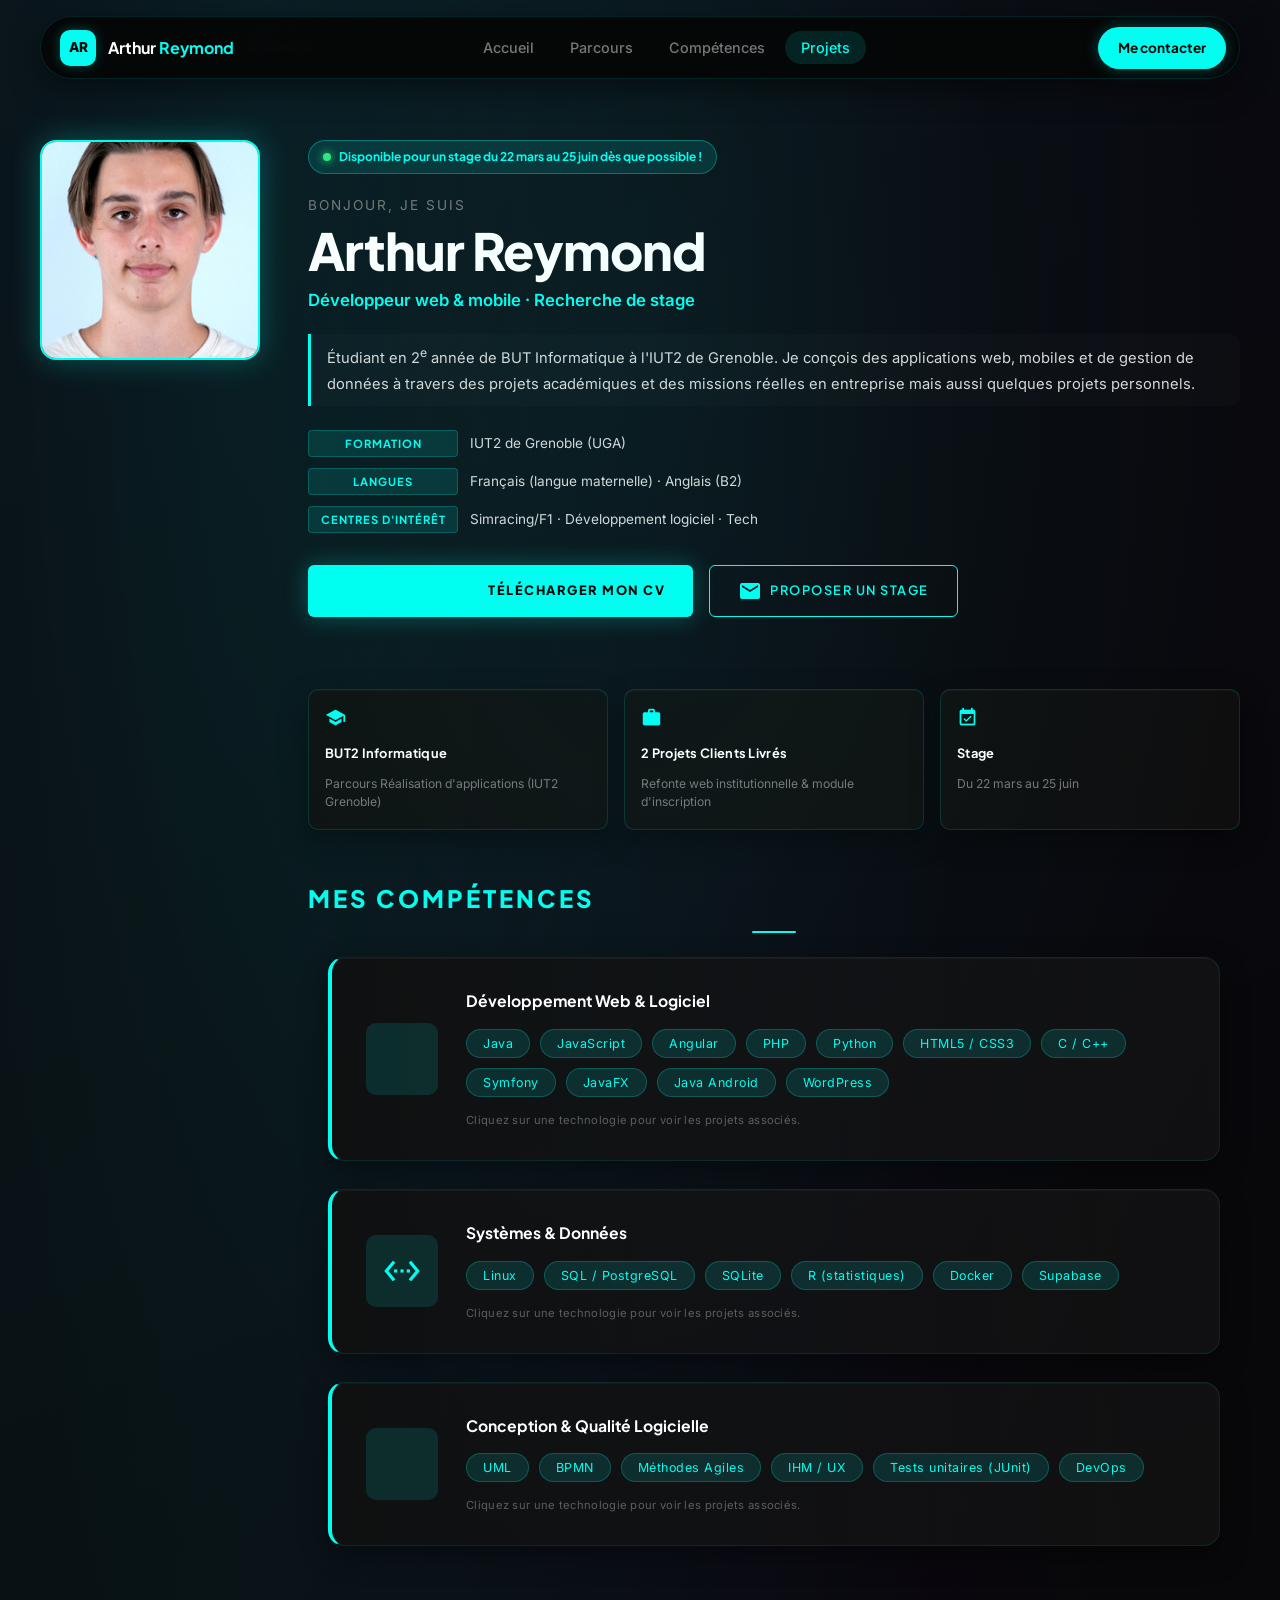
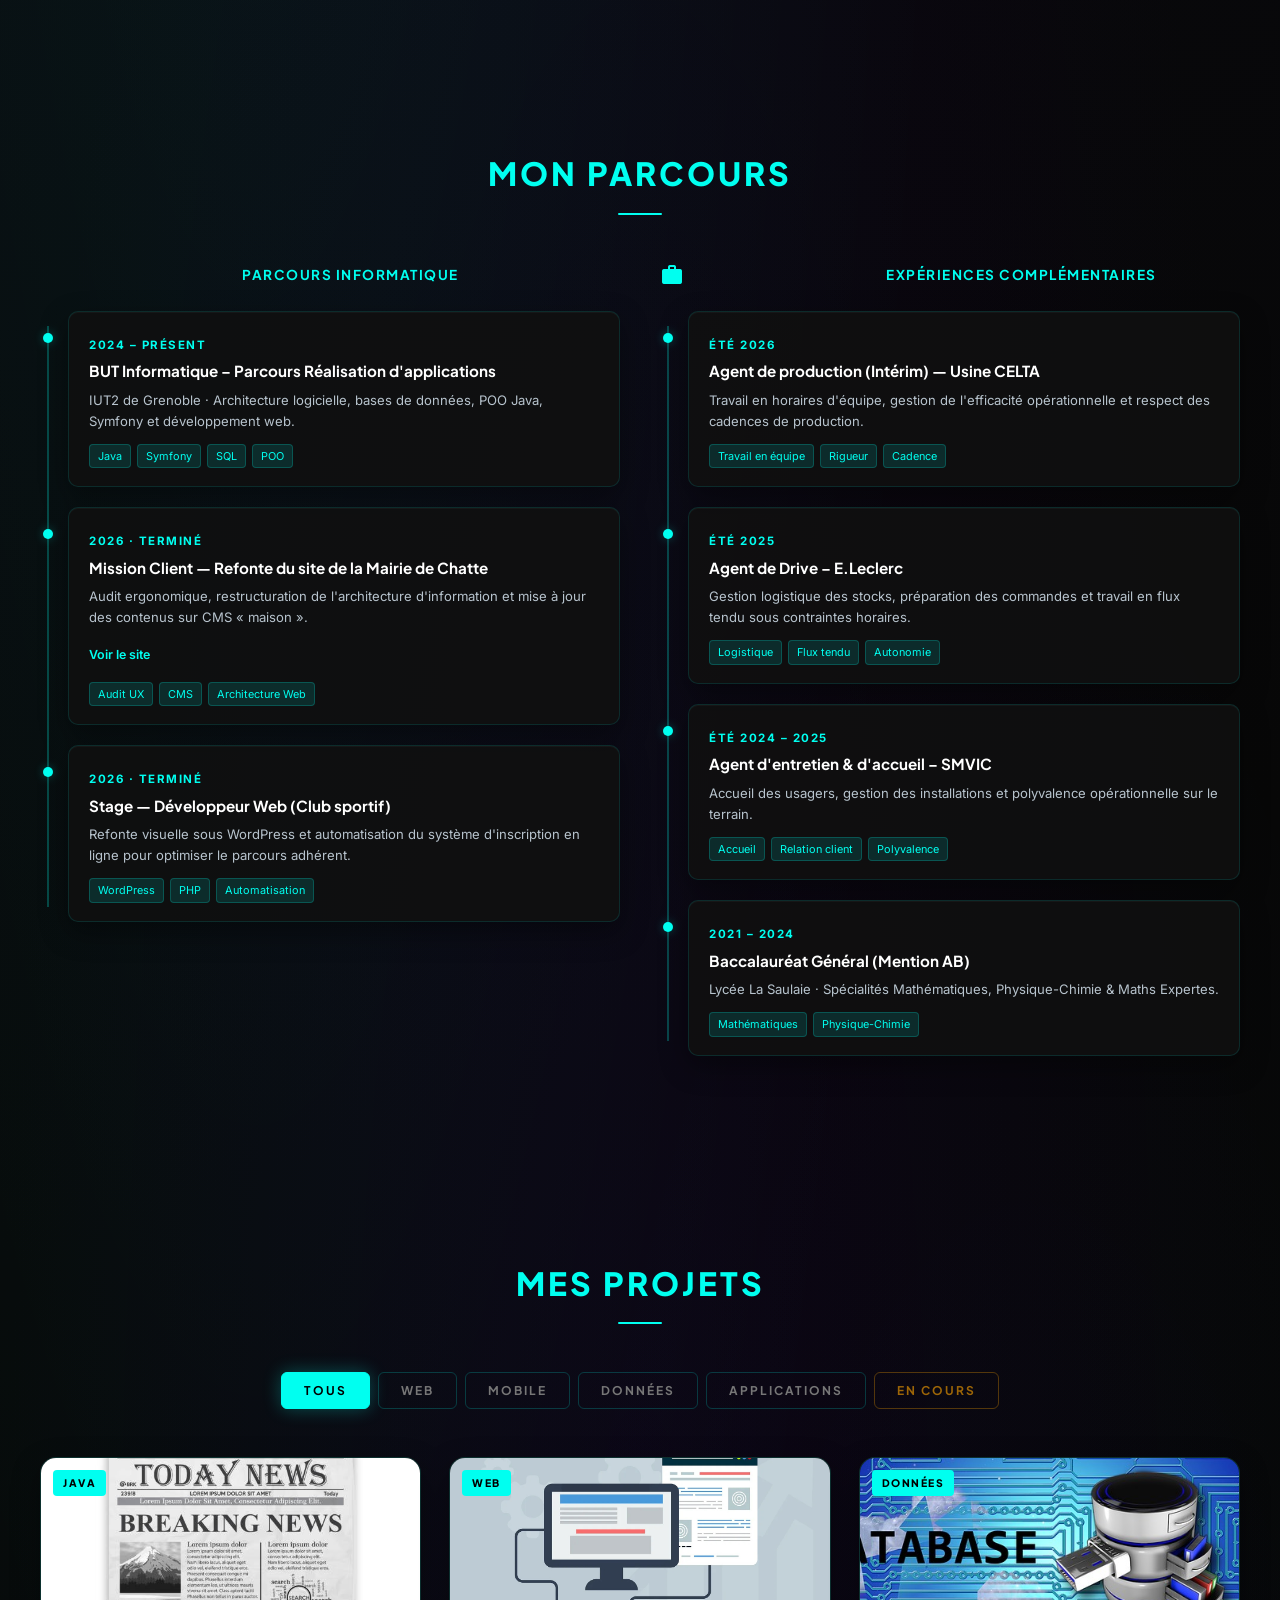
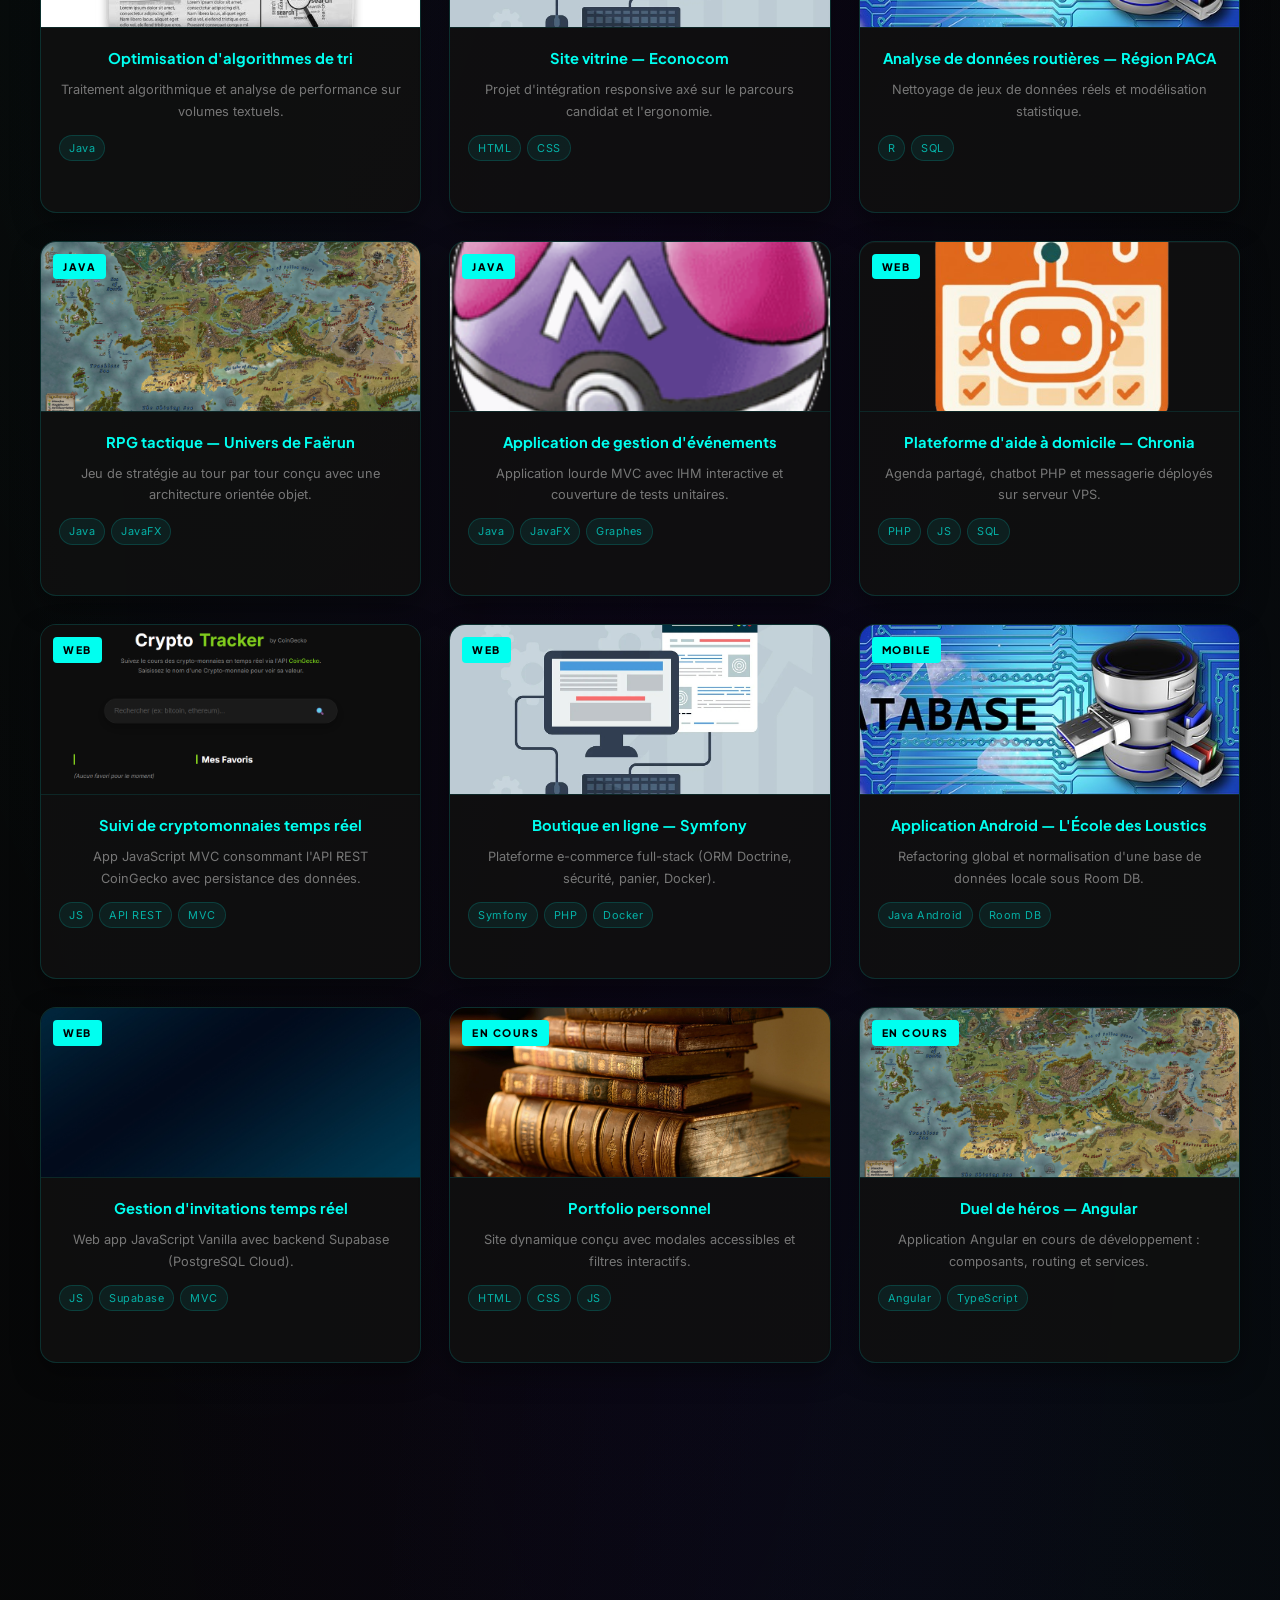
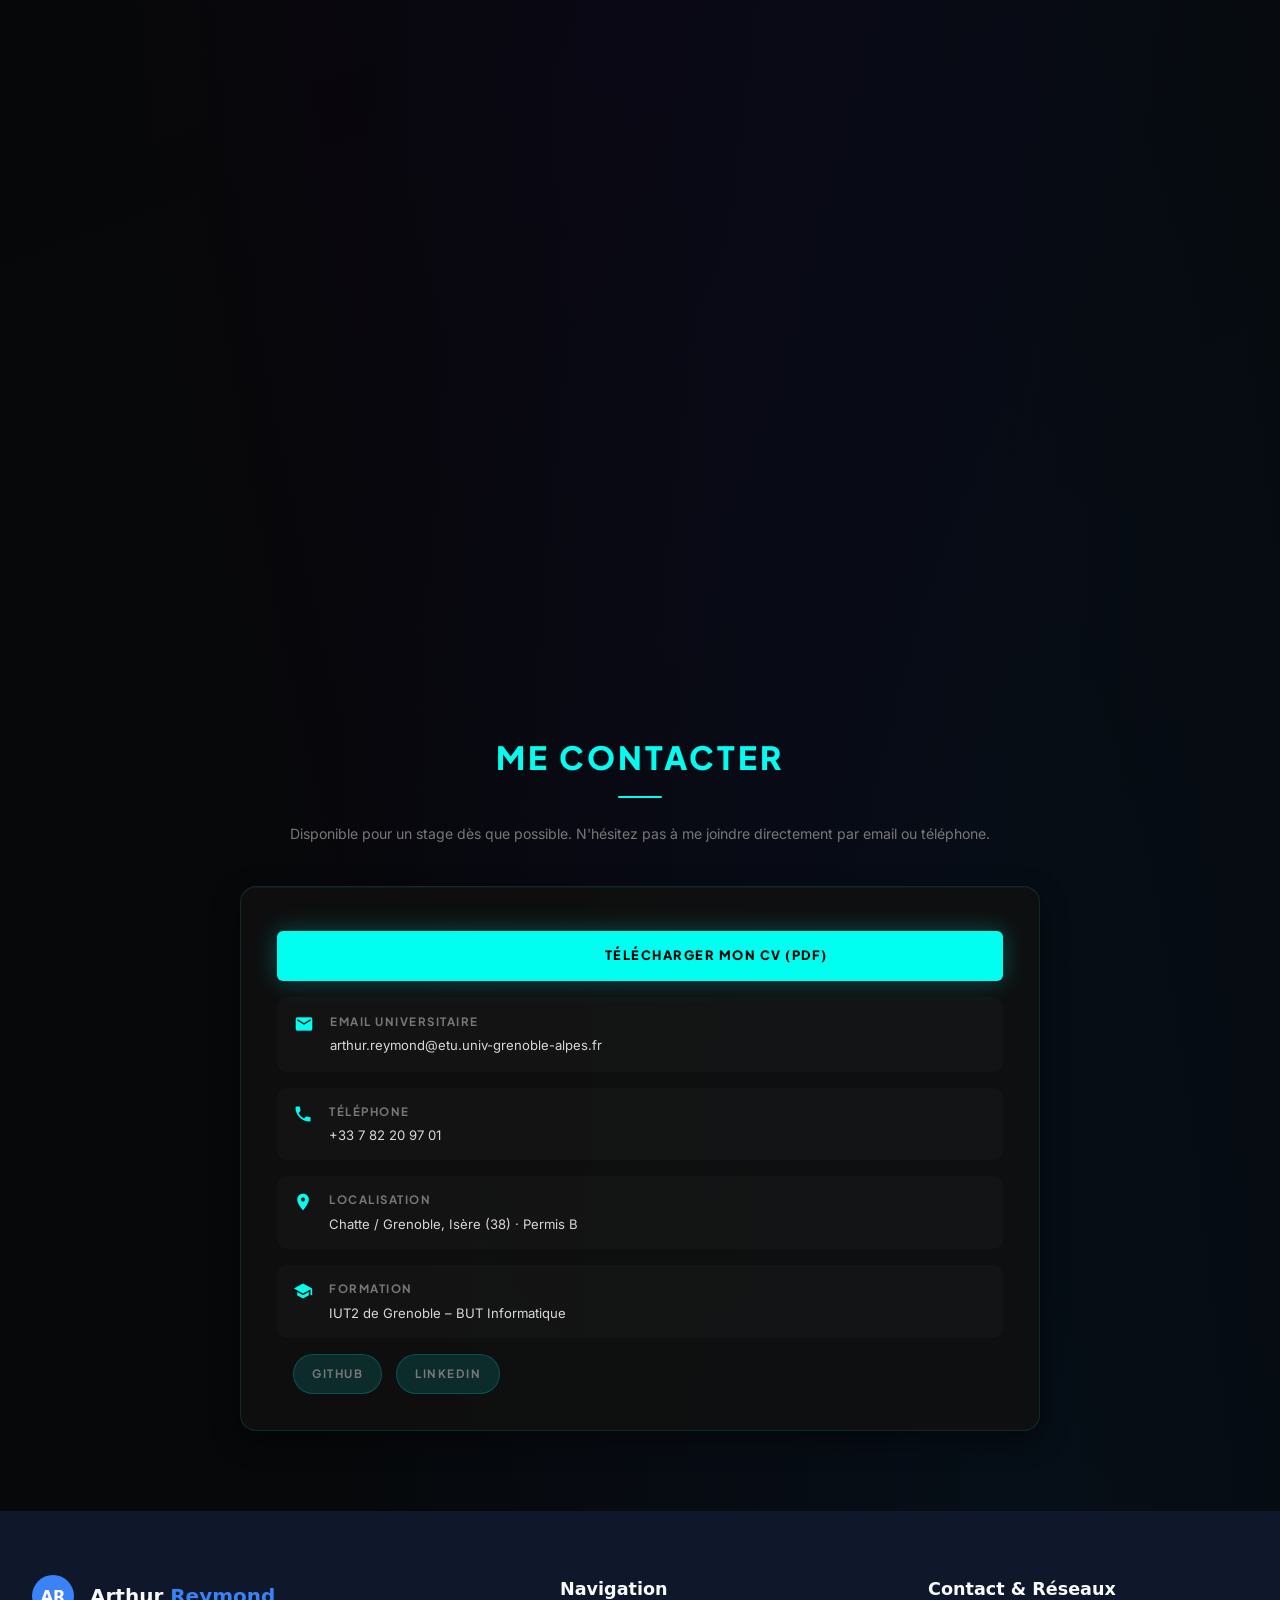
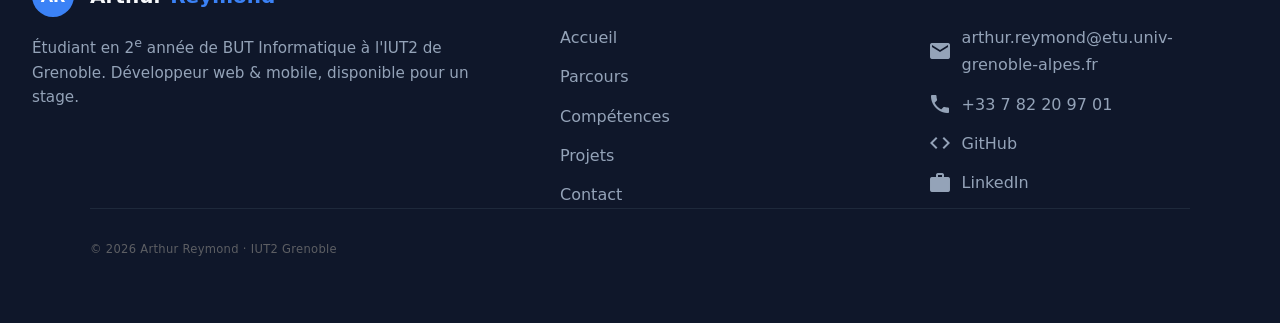
==== commit 2a098113: "Update portfolio for internship opportunities" ====
--- a/index.html
+++ b/index.html
@@ -3,9 +3,9 @@
 <head>
     <meta charset="UTF-8">
     <meta name="viewport" content="width=device-width, initial-scale=1.0">
-    <meta name="description" content="Portfolio d'Arthur Reymond – Étudiant en BUT Informatique à Grenoble, développeur web et mobile en recherche d'alternance dès que possible.">
+    <meta name="description" content="Portfolio d'Arthur Reymond – Étudiant en BUT Informatique à Grenoble, développeur web et mobile en recherche de stage dès que possible.">
     <link rel="icon" type="image/png" href="assets/icons/flaviconAR.png">
-    <title>Arthur Reymond – Développeur Web & Mobile · Recherche d'alternance</title>
+    <title>Arthur Reymond – Développeur Web & Mobile · Recherche de stage</title>
     <link rel="stylesheet" href="css/styles.css">
     <link href="https://fonts.googleapis.com/icon?family=Material+Icons" rel="stylesheet">
     <link rel="preconnect" href="https://fonts.googleapis.com">
@@ -43,12 +43,12 @@
                 <!-- 1. PRÉSENTATION-->
                 <span class="status-badge">
                     <span class="status-dot" aria-hidden="true"></span>
-                    Disponible pour alternance dès que possible !
+                    Disponible pour un stage du 22 mars au 25 juin dès que possible !
                 </span>
 
                 <p class="hero-eyebrow">Bonjour, je suis</p>
                 <h1 class="hero-name">Arthur Reymond</h1>
-                <p class="hero-title">Développeur web &amp; mobile · Rythme BUT3</p>
+                <p class="hero-title">Développeur web &amp; mobile · Recherche de stage</p>
 
                 <p class="hero-bio">
                     Étudiant en 2<sup>e</sup> année de BUT Informatique à l'IUT2 de Grenoble. Je conçois des applications web, mobiles et de gestion de données à travers des projets académiques et des missions réelles en entreprise mais aussi quelques projets personnels.
@@ -67,11 +67,11 @@
                     </a>
                     <a href="#contact" class="btn-secondary">
                         <i class="material-icons" aria-hidden="true">mail</i>
-                        Recruter en alternance
-                    </a>
-                </div>
-
-                <div class="alternance-strip" aria-label="Points clés pour l'alternance">
+                        Proposer un stage
+                    </a>
+                </div>
+
+                <div class="alternance-strip" aria-label="Points clés pour le stage">
                     <div class="alternance-point">
                         <i class="material-icons" aria-hidden="true">school</i>
                         <h4>BUT2 Informatique</h4>
@@ -84,14 +84,13 @@
                     </div>
                     <div class="alternance-point">
                         <i class="material-icons" aria-hidden="true">event_available</i>
-                        <h4>Alternance</h4>
-                        <p>Rythme BUT3 sur l'année universitaire 2026-2027</p>
+                        <h4>Stage</h4>
+                        <p>Du 22 mars au 25 juin</p>
                     </div>
                 </div>
 
                 <!-- 2. COMPÉTENCES (Fusionnées dans le même bloc) -->
-                <!-- J'ai ajouté une div englobante pour aérer et titrer cette sous-partie -->
-                <div class="hero-skills" style="margin-top: 3rem;" aria-labelledby="title-competences">
+                <div class="hero-skills" id="competences" style="margin-top: 3rem;" aria-labelledby="title-competences">
                     <h2 class="section-title" id="title-competences" style="font-size: 1.5rem; text-align: left; margin-bottom: 1.5rem;">Mes Compétences</h2>
                     
                     <div class="skills-grid-large">
@@ -102,7 +101,9 @@
                                 <div class="skill-list-complex">
                                     <button type="button" class="item" data-tech="java">Java</button>
                                     <button type="button" class="item" data-tech="javascript">JavaScript</button>
+                                    <button type="button" class="item" data-tech="angular">Angular</button>
                                     <button type="button" class="item" data-tech="php">PHP</button>
+                                    <button type="button" class="item" data-tech="python">Python</button>
                                     <button type="button" class="item" data-tech="html">HTML5 / CSS3</button>
                                     <button type="button" class="item" data-tech="c++">C / C++</button>
                                     <button type="button" class="item" data-tech="symfony">Symfony</button>
@@ -418,6 +419,39 @@
                     </div>
                 </article>
 
+                <article class="project-card reveal" data-domain="web wip" data-modal="modal14" tabindex="0">
+                    <div class="project-badge">En cours</div>
+                    <img src="assets/image/duel-heros.png" alt="Duel de héros" onerror="this.src='assets/image/carte_faerun.webp'">
+                    <div class="project-content">
+                        <h3>Duel de héros — Angular</h3>
+                        <p>Application Angular en cours de développement : composants, routing et services.</p>
+                        <div class="project-tags"><span>Angular</span><span>TypeScript</span></div>
+                        <span class="view-more">En savoir plus →</span>
+                    </div>
+                </article>
+
+                <article class="project-card reveal" data-domain="applications" data-modal="modal15" tabindex="0">
+                    <div class="project-badge">Game Jam</div>
+                    <img src="assets/image/run-and-burn.png" alt="Run &amp; Burn" onerror="this.src='assets/image/carte_faerun.webp'">
+                    <div class="project-content">
+                        <h3>Run &amp; Burn — Game Jam IUT2</h3>
+                        <p>Jeu développé en équipe en temps limité lors de la Game Jam 2026 de l'IUT2.</p>
+                        <div class="project-tags"><span>Python</span><span>Pygame</span><span>Travail d'équipe</span></div>
+                        <span class="view-more">En savoir plus →</span>
+                    </div>
+                </article>
+
+                <article class="project-card reveal" data-domain="applications" data-modal="modal16" tabindex="0">
+                    <div class="project-badge">Perso</div>
+                    <img src="assets/image/librarian-stats.png" alt="Librarian Stats" onerror="this.src='assets/image/base_de_donnee.jpg'">
+                    <div class="project-content">
+                        <h3>Librarian Stats</h3>
+                        <p>Projet personnel autour de statistiques pour un jeu.</p>
+                        <div class="project-tags"><span>Projet perso</span></div>
+                        <span class="view-more">En savoir plus →</span>
+                    </div>
+                </article>
+
                 <article class="project-card reveal" data-domain="web" data-modal="modal12" tabindex="0">
                     <div class="project-badge">Terminé</div>
                     <img src="assets/image/wordpress.png" alt="Stage WordPress" onerror="this.src='assets/image/ordinateur.jpg'">
@@ -483,7 +517,7 @@
                 <img src="assets/image/livre.png.jpeg" alt="">
                 <div class="modal-meta"><span class="modal-badge-sm">Web</span><span class="modal-tag">HTML</span><span class="modal-tag">CSS</span><span class="modal-tag">JS</span></div>
                 <h3 id="modal4-title">Portfolio personnel</h3>
-                <p>Conception et intégration de ce portfolio interactif sans framework JS lourd : filtres dynamiques, modales accessibles et design adapté à la recherche d'alternance.</p>
+                <p>Conception et intégration de ce portfolio interactif sans framework JS lourd : filtres dynamiques, modales accessibles et design adapté à la recherche de stage.</p>
                 <div class="modal-link-wrapper">
                     <a href="#accueil" class="project-link">
                         <i class="material-icons">launch</i>Voir le site
@@ -608,12 +642,52 @@
             </div>
         </div>
 
+        <div id="modal14" class="modal" role="dialog" aria-modal="true" aria-labelledby="modal14-title">
+            <div class="modal-content">
+                <button class="close" data-close aria-label="Fermer">&times;</button>
+                <img src="assets/image/duel-heros.png" alt="" onerror="this.src='assets/image/carte_faerun.webp'">
+                <div class="modal-meta"><span class="modal-badge-sm">En cours</span><span class="modal-tag">Angular</span><span class="modal-tag">TypeScript</span></div>
+                <h3 id="modal14-title">Duel de héros — Angular</h3>
+                <p>Projet réalisé au fil de mon apprentissage d'Angular : découpage en composants, navigation par routing et partage de données via des services. Le projet est toujours en cours de développement.</p>
+                <div class="modal-link-wrapper">
+                    <a href="https://github.com/Areywaterlou/Projet-duel-de-heros" target="_blank" rel="noopener noreferrer" class="project-link">
+                        <i class="material-icons">launch</i>Voir le code sur GitHub
+                    </a>
+                </div>
+            </div>
+        </div>
+
+        <div id="modal15" class="modal" role="dialog" aria-modal="true" aria-labelledby="modal15-title">
+            <div class="modal-content">
+                <button class="close" data-close aria-label="Fermer">&times;</button>
+                <img src="assets/image/run-and-burn.png" alt="" onerror="this.src='assets/image/carte_faerun.webp'">
+                <div class="modal-meta"><span class="modal-badge-sm">Game Jam</span><span class="modal-tag">Python</span><span class="modal-tag">Pygame</span></div>
+                <h3 id="modal15-title">Run &amp; Burn — Game Jam IUT2 2026</h3>
+                <p>Jeu vidéo en Python/Pygame conçu en équipe pendant la Game Jam 2026 de l'IUT2 de Grenoble : organisation du travail sur un temps imparti, gestion de versions sur GitLab et intégration des assets (graphismes, sons, cartes, dialogues).</p>
+                <div class="modal-link-wrapper">
+                    <a href="https://gricad-gitlab.univ-grenoble-alpes.fr/gamejam2026_gr3/rbdeveloppement" target="_blank" rel="noopener noreferrer" class="project-link">
+                        <i class="material-icons">launch</i>Voir le dépôt GitLab
+                    </a>
+                </div>
+            </div>
+        </div>
+
+        <div id="modal16" class="modal" role="dialog" aria-modal="true" aria-labelledby="modal16-title">
+            <div class="modal-content">
+                <button class="close" data-close aria-label="Fermer">&times;</button>
+                <img src="assets/image/librarian-stats.png" alt="" onerror="this.src='assets/image/base_de_donnee.jpg'">
+                <div class="modal-meta"><span class="modal-badge-sm">Perso</span><span class="modal-tag">Projet perso</span></div>
+                <h3 id="modal16-title">Librarian Stats</h3>
+                <p>Projet personnel autour de statistiques pour un jeu, développé sur mon temps libre.</p>
+            </div>
+        </div>
+
         <!-- ===================================================== -->
         <!-- CONTACT                                                -->
         <!-- ===================================================== -->
         <section id="contact" aria-labelledby="title-contact">
             <h2 class="section-title" id="title-contact">Me contacter</h2>
-            <p class="contact-intro">Disponible pour une alternance dès que possible. N'hésitez pas à me joindre directement par email ou téléphone.</p>
+            <p class="contact-intro">Disponible pour un stage dès que possible. N'hésitez pas à me joindre directement par email ou téléphone.</p>
 
             <div class="contact-container">
                 <div class="contact-info">
@@ -623,7 +697,7 @@
                         Télécharger mon CV (PDF)
                     </a>
 
-                    <a href="mailto:arthur.reymond@etu.univ-grenoble-alpes.fr?subject=Opportunité%20alternance%20-%20Arthur%20Reymond" class="contact-item contact-item--link" aria-label="Envoyer un email à Arthur Reymond">
+                    <a href="mailto:arthur.reymond@etu.univ-grenoble-alpes.fr?subject=Opportunité%20stage%20-%20Arthur%20Reymond" class="contact-item contact-item--link" aria-label="Envoyer un email à Arthur Reymond">
                         <i class="material-icons" aria-hidden="true">email</i>
                         <div>
                             <h3>Email universitaire</h3>
@@ -670,7 +744,7 @@
 
     </main>
 
-   <!-- ===================================================== -->
+    <!-- ===================================================== -->
     <!-- FOOTER                                                 -->
     <!-- ===================================================== -->
     <footer class="site-footer">
@@ -683,7 +757,7 @@
                     <p class="footer-name">Arthur <span>Reymond</span></p>
                 </div>
                 <p class="footer-bio">
-                    Étudiant en 2<sup>e</sup> année de BUT Informatique à l'IUT2 de Grenoble. Développeur web &amp; mobile, disponible pour une alternance.
+                    Étudiant en 2<sup>e</sup> année de BUT Informatique à l'IUT2 de Grenoble. Développeur web &amp; mobile, disponible pour un stage.
                 </p>
             </div>
 
@@ -743,35 +817,9 @@
 
     <script>
         // ===================================================
-        // FOOTER : année dynamique, copie de l'email, retour en haut
+        // FOOTER : année dynamique, retour en haut
         // ===================================================
         document.getElementById('footer-year').textContent = new Date().getFullYear();
-
-        const copyBtn = document.getElementById('copyEmailBtn');
-        copyBtn.addEventListener('click', async () => {
-            const email = 'arthur.reymond@etu.univ-grenoble-alpes.fr';
-            try {
-                await navigator.clipboard.writeText(email);
-            } catch {
-                // Repli si l'API Clipboard est indisponible (contexte non sécurisé, permissions...)
-                const tmp = document.createElement('textarea');
-                tmp.value = email;
-                tmp.style.position = 'fixed';
-                tmp.style.opacity = '0';
-                document.body.appendChild(tmp);
-                tmp.select();
-                document.execCommand('copy');
-                document.body.removeChild(tmp);
-            }
-            const label = copyBtn.querySelector('span');
-            const original = label.textContent;
-            copyBtn.classList.add('copy-email-btn--done');
-            label.textContent = 'Email copié !';
-            setTimeout(() => {
-                copyBtn.classList.remove('copy-email-btn--done');
-                label.textContent = original;
-            }, 2000);
-        });
 
         const backToTop = document.getElementById('backToTop');
         window.addEventListener('scroll', () => {
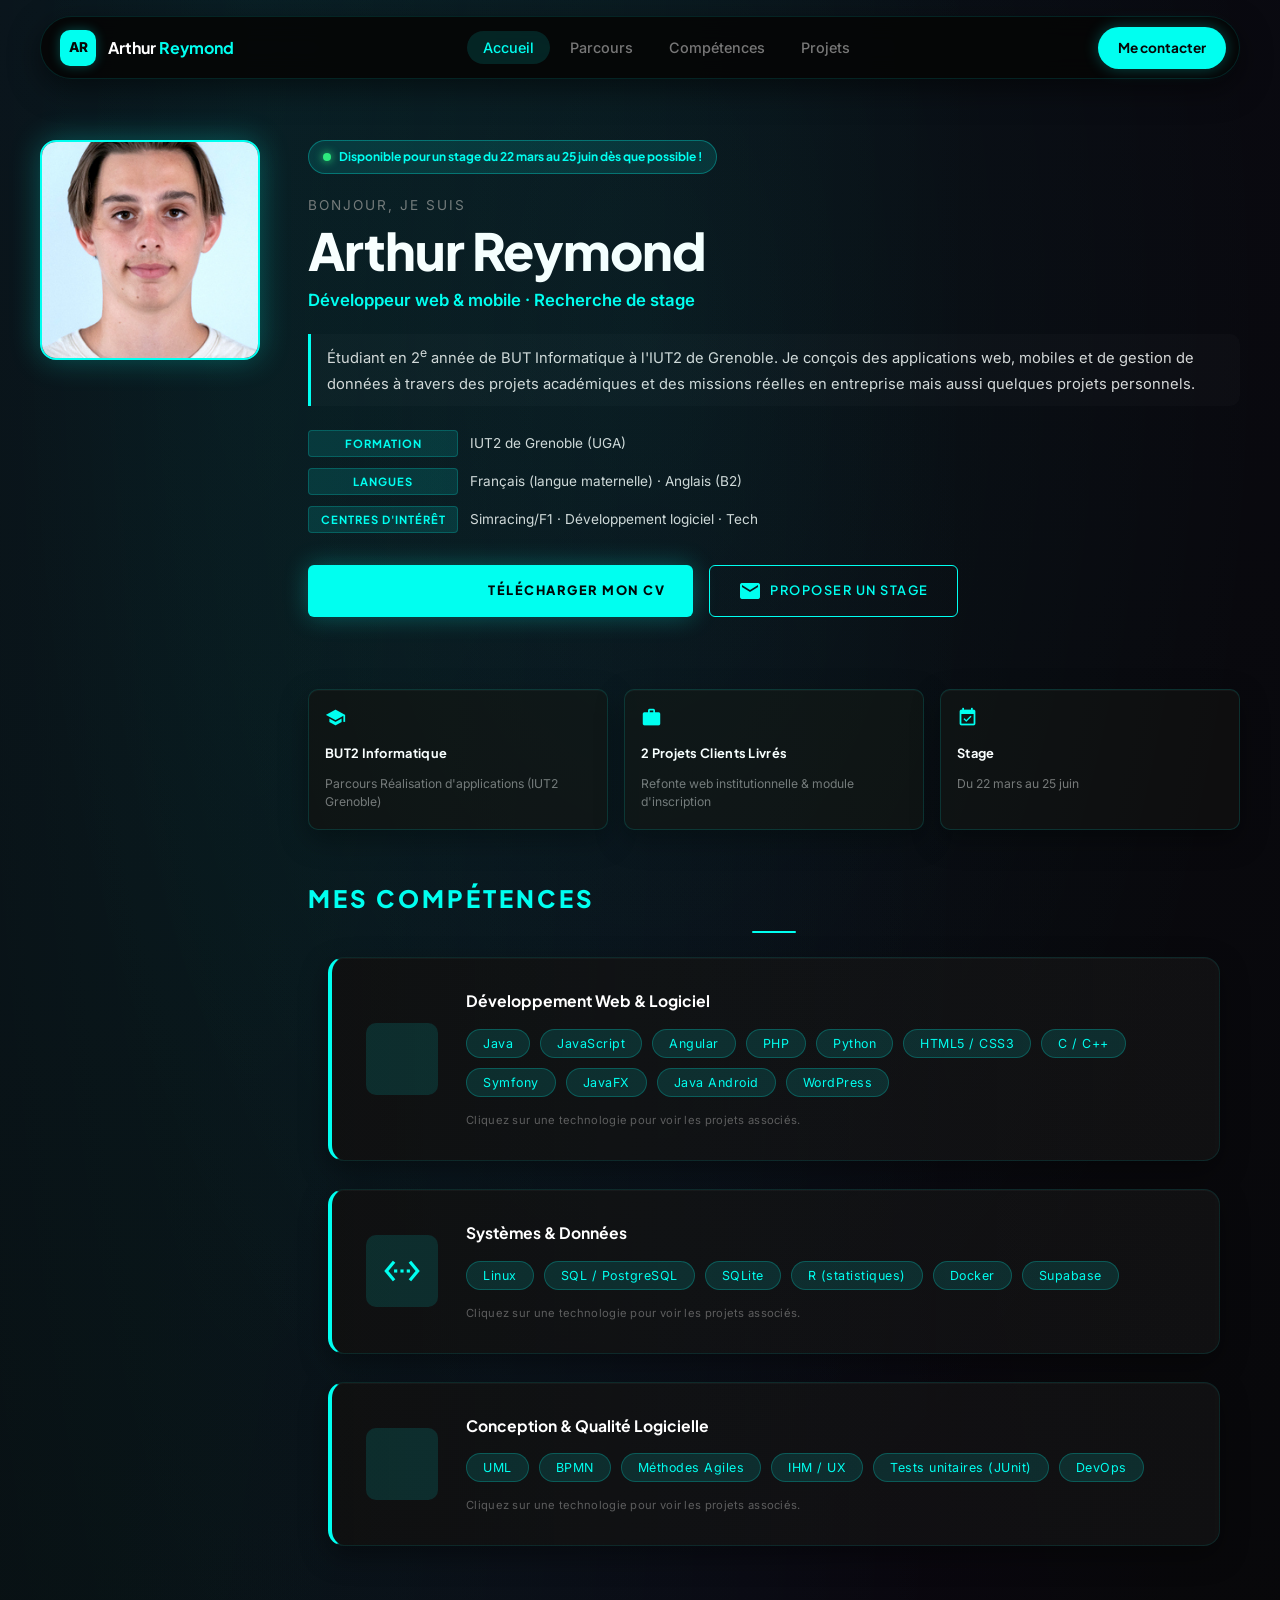
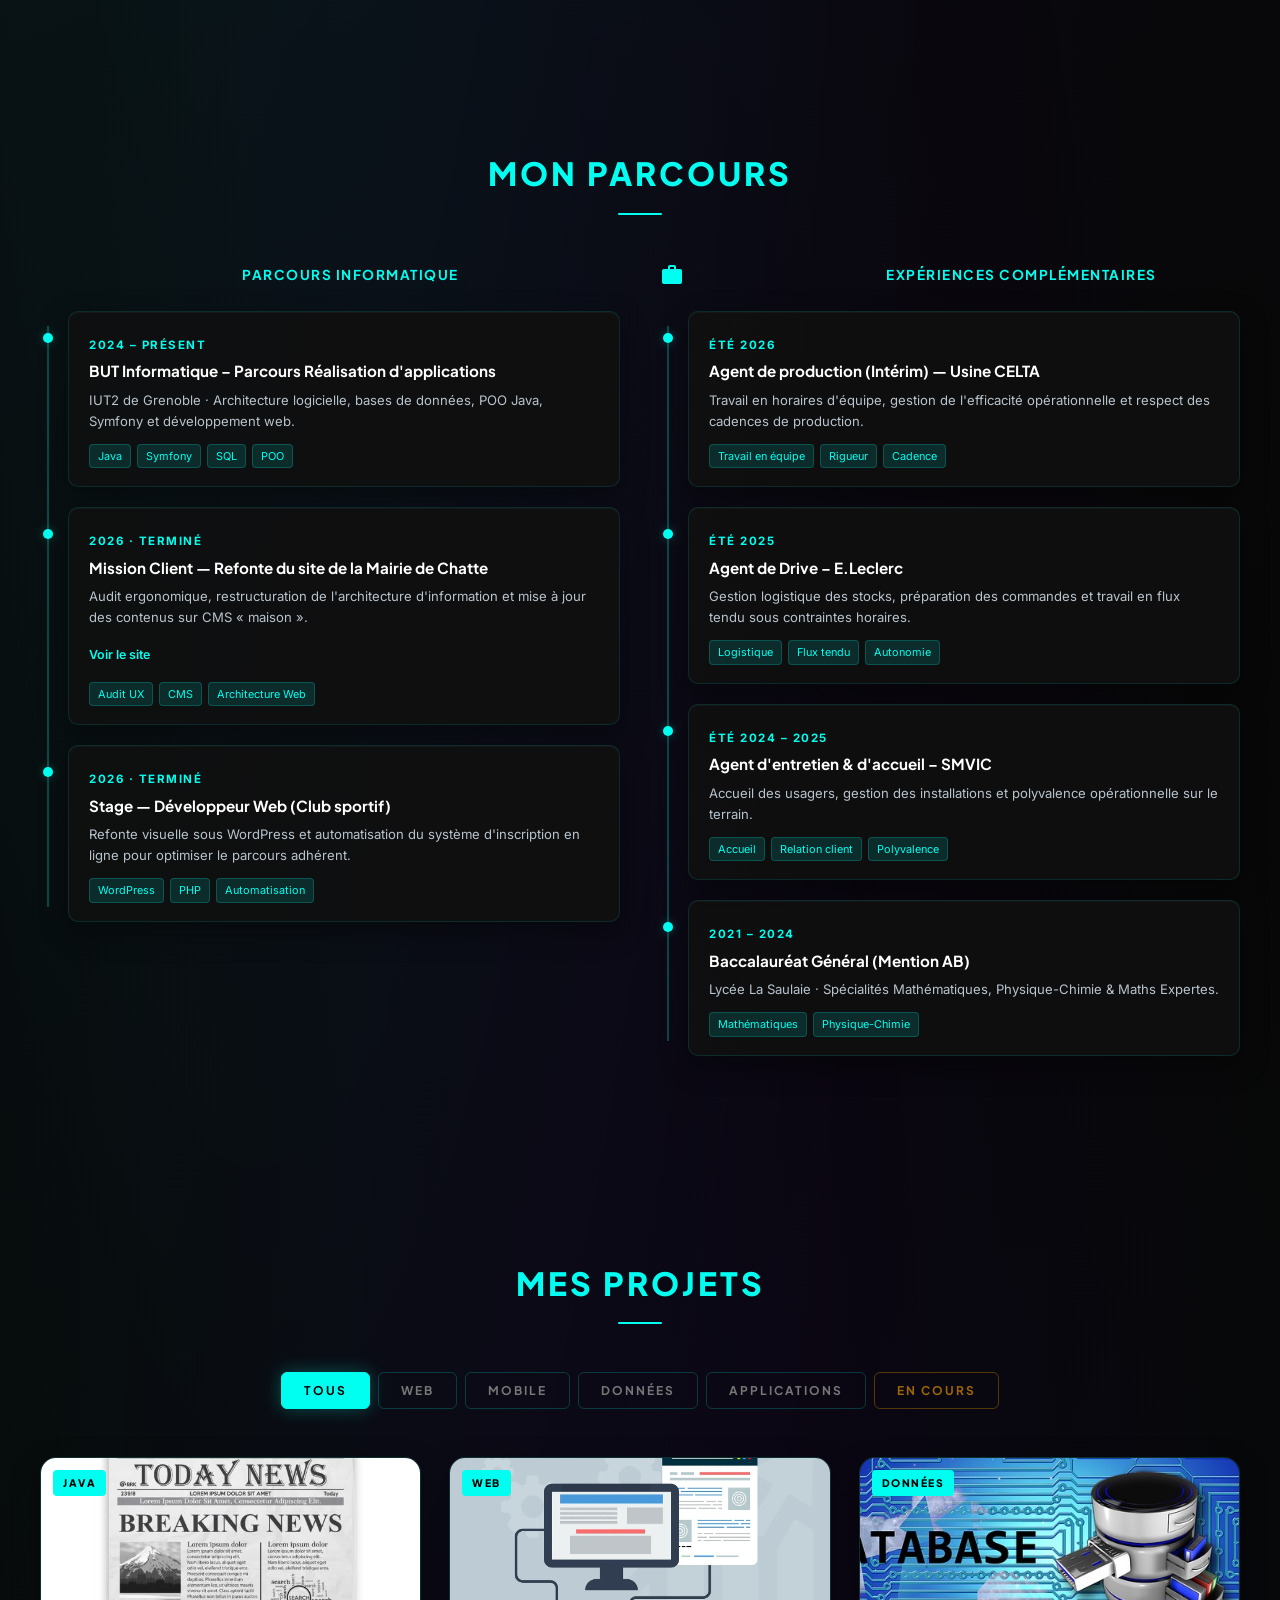
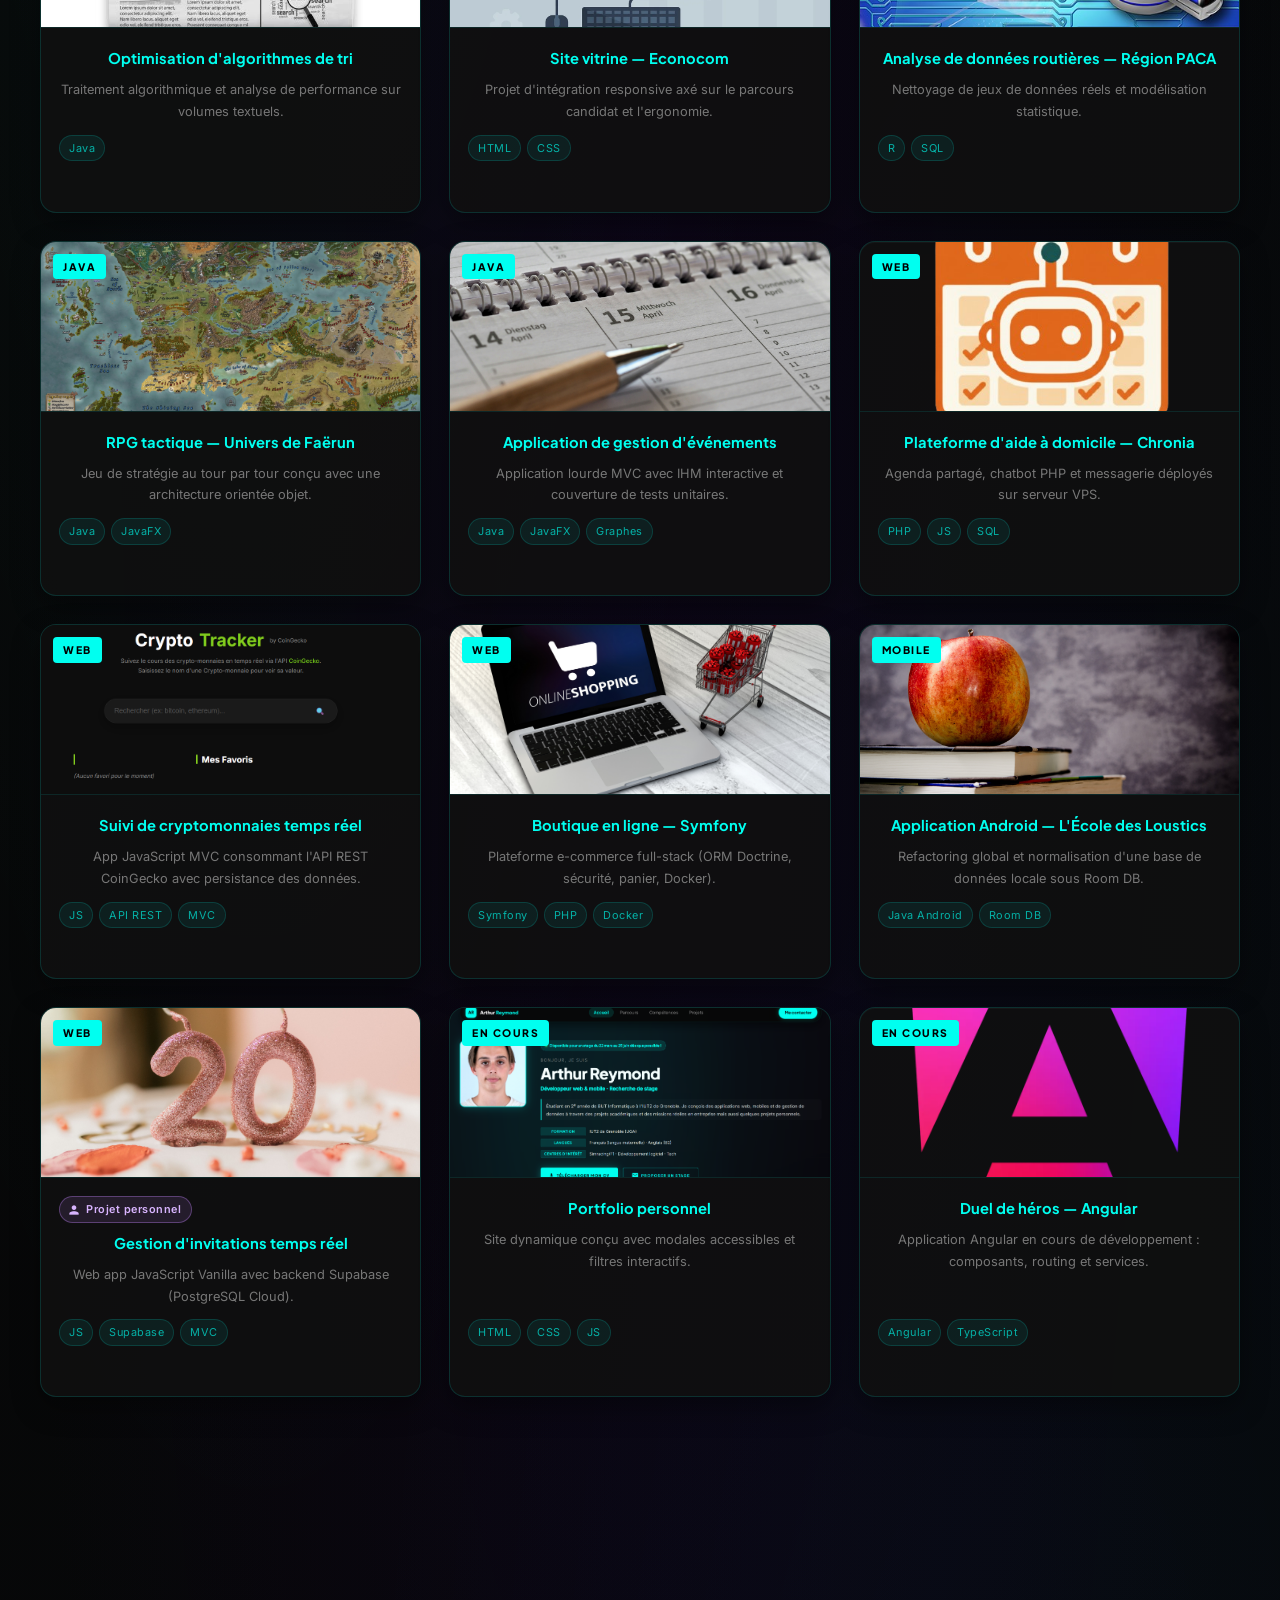
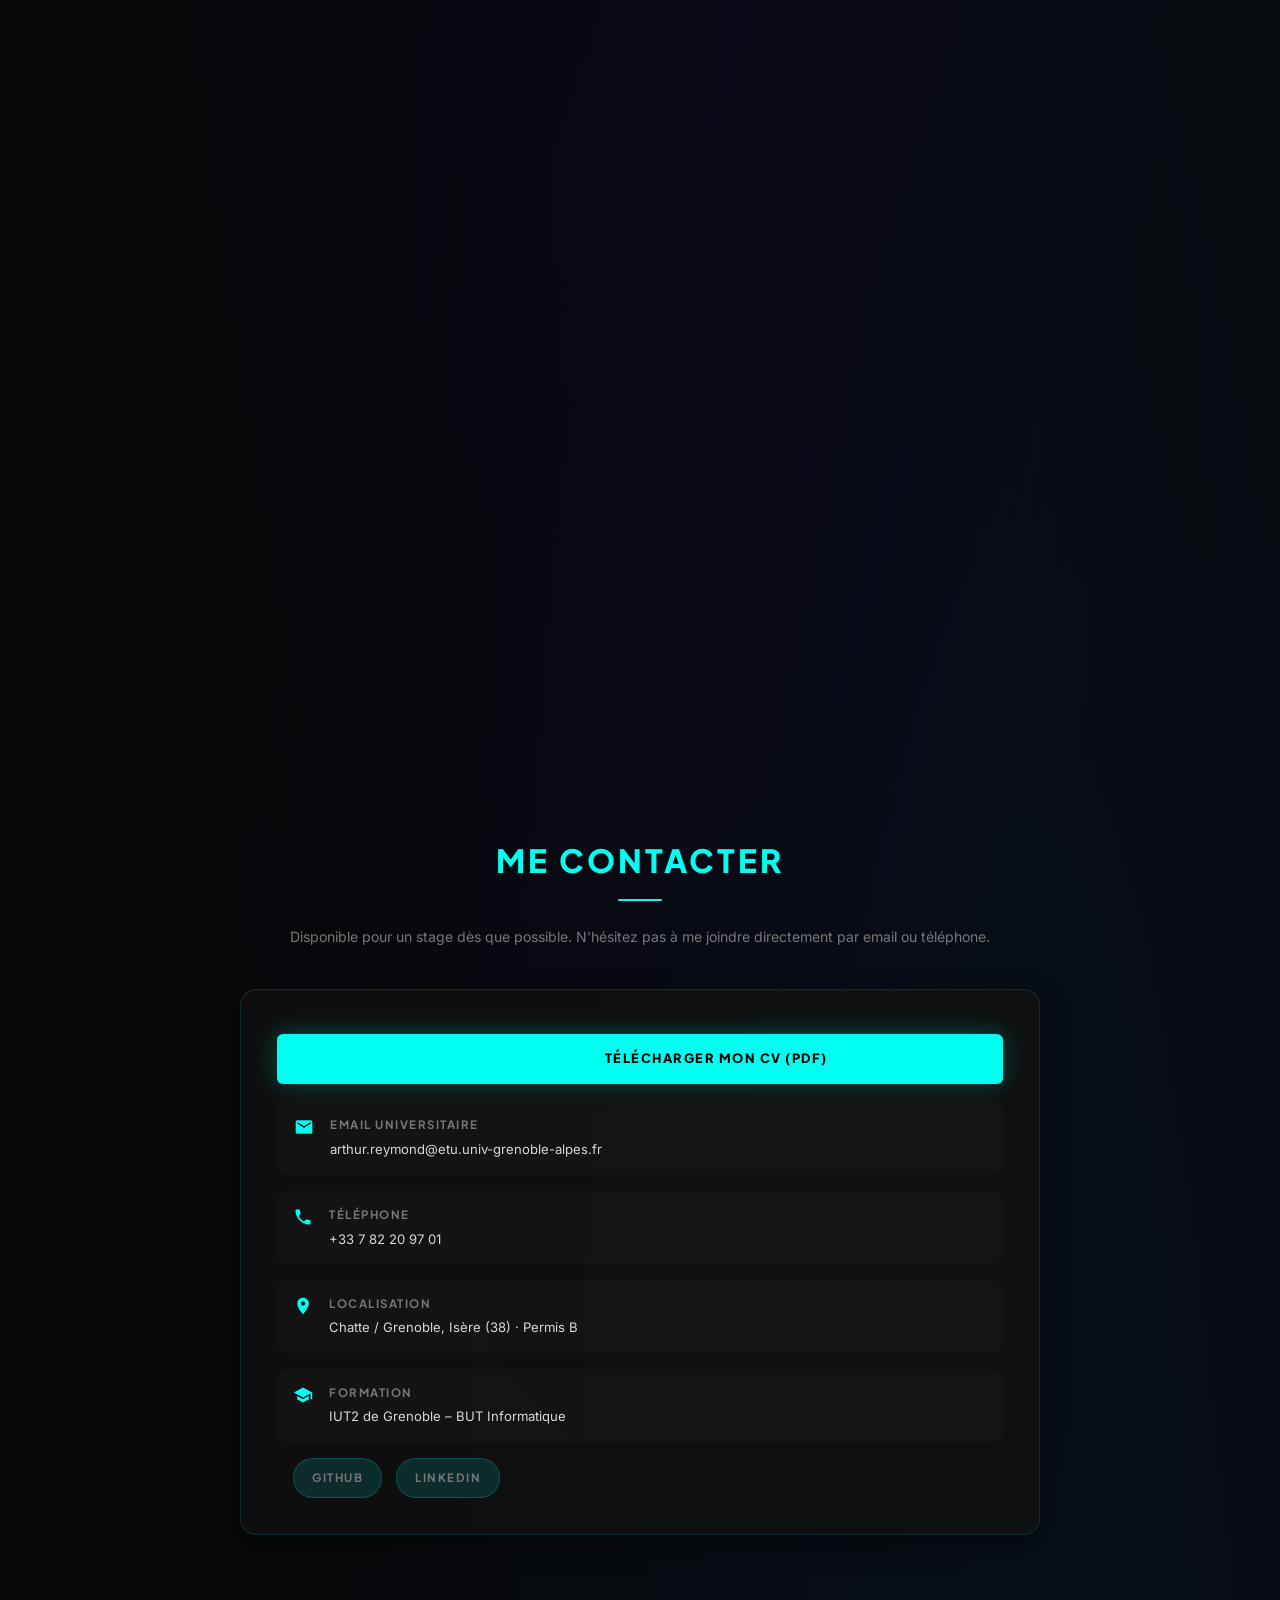
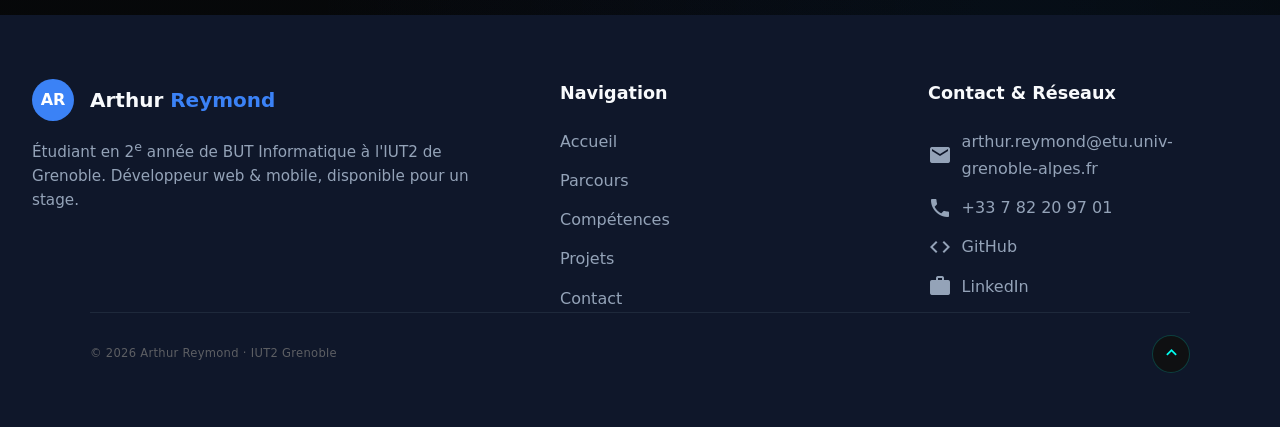
==== commit 51e9666e: "changement des liens des images et intégration du logo de la ville de chatte + 2 projets" ====
--- a/index.html
+++ b/index.html
@@ -344,7 +344,7 @@
 
                 <article class="project-card reveal" data-domain="applications" data-modal="modal6" tabindex="0">
                     <div class="project-badge">Java</div>
-                    <img src="assets/image/master_ball.png" alt="Gestion d'événements">
+                    <img src="assets/image/calendrier.jpg" alt="Gestion d'événements">
                     <div class="project-content">
                         <h3>Application de gestion d'événements</h3>
                         <p>Application lourde MVC avec IHM interactive et couverture de tests unitaires.</p>
@@ -377,7 +377,7 @@
 
                 <article class="project-card reveal" data-domain="web" data-modal="modal9" tabindex="0">
                     <div class="project-badge">Web</div>
-                    <img src="assets/image/boutique.png" alt="Boutique Symfony" onerror="this.src='assets/image/ordinateur.jpg'">
+                    <img src="assets/image/boutique.jpg" alt="Boutique Symfony" onerror="this.src='assets/image/ordinateur.jpg'">
                     <div class="project-content">
                         <h3>Boutique en ligne — Symfony</h3>
                         <p>Plateforme e-commerce full-stack (ORM Doctrine, sécurité, panier, Docker).</p>
@@ -388,7 +388,7 @@
 
                 <article class="project-card reveal" data-domain="mobile donnees" data-modal="modal10" tabindex="0">
                     <div class="project-badge">Mobile</div>
-                    <img src="assets/image/ecole_loustics.png" alt="L'École des Loustics" onerror="this.src='assets/image/base_de_donnee.jpg'">
+                    <img src="assets/image/ecole_loustics.jpg" alt="L'École des Loustics" onerror="this.src='assets/image/base_de_donnee.jpg'">
                     <div class="project-content">
                         <h3>Application Android — L'École des Loustics</h3>
                         <p>Refactoring global et normalisation d'une base de données locale sous Room DB.</p>
@@ -399,8 +399,9 @@
 
                 <article class="project-card reveal" data-domain="web" data-modal="modal11" tabindex="0">
                     <div class="project-badge">Web</div>
-                    <img src="assets/image/anniv.png" alt="Gestion d'invitations Supabase" onerror="this.src='assets/image/fond_bleu.jpg'">
-                    <div class="project-content">
+                    <img src="assets/image/anniv.jpg" alt="Gestion d'invitations Supabase" onerror="this.src='assets/image/fond_bleu.jpg'">
+                    <div class="project-content">
+                        <div class="project-flags"><span class="personal-tag"><i class="material-icons" aria-hidden="true">person</i>Projet personnel</span></div>
                         <h3>Gestion d'invitations temps réel</h3>
                         <p>Web app JavaScript Vanilla avec backend Supabase (PostgreSQL Cloud).</p>
                         <div class="project-tags"><span>JS</span><span>Supabase</span><span>MVC</span></div>
@@ -410,7 +411,7 @@
 
                 <article class="project-card reveal" data-domain="web wip" data-modal="modal4" tabindex="0">
                     <div class="project-badge">En cours</div>
-                    <img src="assets/image/livre.png.jpeg" alt="Portfolio personnel">
+                    <img src="assets/image/portfolio.png" alt="Portfolio personnel">
                     <div class="project-content">
                         <h3>Portfolio personnel</h3>
                         <p>Site dynamique conçu avec modales accessibles et filtres interactifs.</p>
@@ -421,7 +422,7 @@
 
                 <article class="project-card reveal" data-domain="web wip" data-modal="modal14" tabindex="0">
                     <div class="project-badge">En cours</div>
-                    <img src="assets/image/duel-heros.png" alt="Duel de héros" onerror="this.src='assets/image/carte_faerun.webp'">
+                    <img src="assets/image/angular.webp" alt="Duel de héros" onerror="this.src='assets/image/carte_faerun.webp'">
                     <div class="project-content">
                         <h3>Duel de héros — Angular</h3>
                         <p>Application Angular en cours de développement : composants, routing et services.</p>
@@ -432,7 +433,7 @@
 
                 <article class="project-card reveal" data-domain="applications" data-modal="modal15" tabindex="0">
                     <div class="project-badge">Game Jam</div>
-                    <img src="assets/image/run-and-burn.png" alt="Run &amp; Burn" onerror="this.src='assets/image/carte_faerun.webp'">
+                    <img src="assets/image/run-and-burn.webp" alt="Run &amp; Burn" onerror="this.src='assets/image/carte_faerun.webp'">
                     <div class="project-content">
                         <h3>Run &amp; Burn — Game Jam IUT2</h3>
                         <p>Jeu développé en équipe en temps limité lors de la Game Jam 2026 de l'IUT2.</p>
@@ -441,20 +442,21 @@
                     </div>
                 </article>
 
-                <article class="project-card reveal" data-domain="applications" data-modal="modal16" tabindex="0">
-                    <div class="project-badge">Perso</div>
-                    <img src="assets/image/librarian-stats.png" alt="Librarian Stats" onerror="this.src='assets/image/base_de_donnee.jpg'">
-                    <div class="project-content">
+                <article class="project-card reveal" data-domain="web donnees" data-modal="modal16" tabindex="0">
+                    <div class="project-badge">Web</div>
+                    <img src="assets/image/librarian.webp" alt="Librarian Stats" onerror="this.src='assets/image/base_de_donnee.jpg'">
+                    <div class="project-content">
+                        <div class="project-flags"><span class="personal-tag"><i class="material-icons" aria-hidden="true">person</i>Projet personnel</span></div>
                         <h3>Librarian Stats</h3>
-                        <p>Projet personnel autour de statistiques pour un jeu.</p>
-                        <div class="project-tags"><span>Projet perso</span></div>
+                        <p>Site de statistiques d'un défi « No Magic » sur le jeu Librarian : 3 072 livres rangés, graphiques et sprints.</p>
+                        <div class="project-tags"><span>Dataviz</span><span>Statistiques</span></div>
                         <span class="view-more">En savoir plus →</span>
                     </div>
                 </article>
 
                 <article class="project-card reveal" data-domain="web" data-modal="modal12" tabindex="0">
                     <div class="project-badge">Terminé</div>
-                    <img src="assets/image/wordpress.png" alt="Stage WordPress" onerror="this.src='assets/image/ordinateur.jpg'">
+                    <img src="assets/image/logo_aco.webp" alt="Stage WordPress" onerror="this.src='assets/image/ordinateur.jpg'">
                     <div class="project-content">
                         <h3>Stage — Développeur Web (Club sportif)</h3>
                         <p>Refonte du site et automatisation des workflows d'inscription en ligne.</p>
@@ -465,8 +467,12 @@
 
                 <article class="project-card reveal" data-domain="web" data-modal="modal13" tabindex="0">
                     <div class="project-badge">Terminé</div>
-                    <img src="assets/image/wordpress.png" alt="Site Mairie de Chatte" onerror="this.src='assets/image/ordinateur.jpg'">
-                    <div class="project-content">
+                    <img src="assets/image/commune_chatte.jpeg" alt="Site Mairie de Chatte" onerror="this.src='assets/image/ordinateur.jpg'">
+                    <div class="project-content">
+                        <div class="project-flags">
+                            <span class="official-mark"><img src="assets/image/logo_chatte.png" alt="Logo de la commune de Chatte">Site public officiel</span>
+                            <span class="personal-tag"><i class="material-icons" aria-hidden="true">person</i>Projet personnel</span>
+                        </div>
                         <h3>Mission — Site de la Mairie de Chatte</h3>
                         <p>Restructuration de l'arborescence et mise en conformité des contenus web.</p>
                         <div class="project-tags"><span>WordPress</span><span>HTML</span><span>CSS</span></div>
@@ -514,7 +520,7 @@
         <div id="modal4" class="modal" role="dialog" aria-modal="true" aria-labelledby="modal4-title">
             <div class="modal-content">
                 <button class="close" data-close aria-label="Fermer">&times;</button>
-                <img src="assets/image/livre.png.jpeg" alt="">
+                <img src="assets/image/portfolio.png" alt="">
                 <div class="modal-meta"><span class="modal-badge-sm">Web</span><span class="modal-tag">HTML</span><span class="modal-tag">CSS</span><span class="modal-tag">JS</span></div>
                 <h3 id="modal4-title">Portfolio personnel</h3>
                 <p>Conception et intégration de ce portfolio interactif sans framework JS lourd : filtres dynamiques, modales accessibles et design adapté à la recherche de stage.</p>
@@ -539,7 +545,7 @@
         <div id="modal6" class="modal" role="dialog" aria-modal="true" aria-labelledby="modal6-title">
             <div class="modal-content">
                 <button class="close" data-close aria-label="Fermer">&times;</button>
-                <img src="assets/image/master_ball.png" alt="">
+                <img src="assets/image/calendrier.jpg" alt="">
                 <div class="modal-meta"><span class="modal-badge-sm">Applications</span><span class="modal-tag">Java</span><span class="modal-tag">JavaFX</span></div>
                 <h3 id="modal6-title">Application de gestion d'événements</h3>
                 <p>Développement d'une application de bureau selon le pattern MVC. Gestion de plannings complexes, modélisation par graphes et validation de la logique métier par des tests unitaires JUnit.</p>
@@ -579,7 +585,7 @@
         <div id="modal9" class="modal" role="dialog" aria-modal="true" aria-labelledby="modal9-title">
             <div class="modal-content">
                 <button class="close" data-close aria-label="Fermer">&times;</button>
-                <img src="assets/image/boutique.png" alt="" onerror="this.src='assets/image/ordinateur.jpg'">
+                <img src="assets/image/boutique.jpg" alt="" onerror="this.src='assets/image/ordinateur.jpg'">
                 <div class="modal-meta"><span class="modal-badge-sm">Web</span><span class="modal-tag">Symfony</span><span class="modal-tag">PHP</span><span class="modal-tag">Docker</span></div>
                 <h3 id="modal9-title">Plateforme E-commerce — Symfony 7</h3>
                 <p>Application e-commerce complète développée sous le framework Symfony et conteneurisée avec Docker.</p>
@@ -595,7 +601,7 @@
         <div id="modal10" class="modal" role="dialog" aria-modal="true" aria-labelledby="modal10-title">
             <div class="modal-content">
                 <button class="close" data-close aria-label="Fermer">&times;</button>
-                <img src="assets/image/ecole_loustics.png" alt="" onerror="this.src='assets/image/base_de_donnee.jpg'">
+                <img src="assets/image/ecole_loustics.jpg" alt="" onerror="this.src='assets/image/base_de_donnee.jpg'">
                 <div class="modal-meta"><span class="modal-badge-sm">Mobile</span><span class="modal-tag">Java Android</span><span class="modal-tag">Room DB</span></div>
                 <h3 id="modal10-title">Application éducative Android — L'École des Loustics</h3>
                 <p>Refactoring complet du code d'une application mobile primaire. Normalisation de la base de données relationnelle via l'ORM Room DB et amélioration de la réactivité utilisateur.</p>
@@ -605,8 +611,8 @@
         <div id="modal11" class="modal" role="dialog" aria-modal="true" aria-labelledby="modal11-title">
             <div class="modal-content">
                 <button class="close" data-close aria-label="Fermer">&times;</button>
-                <img src="assets/image/anniv.png" alt="" onerror="this.src='assets/image/fond_bleu.jpg'">
-                <div class="modal-meta"><span class="modal-badge-sm">Web</span><span class="modal-tag">JavaScript</span><span class="modal-tag">Supabase</span></div>
+                <img src="assets/image/anniv.jpg" alt="" onerror="this.src='assets/image/fond_bleu.jpg'">
+                <div class="modal-meta"><span class="modal-badge-sm">Web</span><span class="modal-tag">JavaScript</span><span class="modal-tag">Supabase</span><span class="personal-tag"><i class="material-icons" aria-hidden="true">person</i>Projet personnel</span></div>
                 <h3 id="modal11-title">Web App temps réel — Supabase &amp; JS</h3>
                 <p>Application web de gestion d'événements sans framework avec mise à jour du DOM en temps réel via les web-sockets du Backend-as-a-Service Supabase et sécurisation des accès RLS (Row Level Security).</p>
                 <div class="modal-link-wrapper">
@@ -620,7 +626,7 @@
         <div id="modal12" class="modal" role="dialog" aria-modal="true" aria-labelledby="modal12-title">
             <div class="modal-content">
                 <button class="close" data-close aria-label="Fermer">&times;</button>
-                <img src="assets/image/wordpress.png" alt="" onerror="this.src='assets/image/ordinateur.jpg'">
+                <img src="assets/image/logo_aco.webp" alt="" onerror="this.src='assets/image/ordinateur.jpg'">
                 <div class="modal-meta"><span class="modal-badge-sm">Terminé</span><span class="modal-tag">WordPress</span><span class="modal-tag">PHP</span></div>
                 <h3 id="modal12-title">Stage — Développement Web (Club sportif)</h3>
                 <p>Conception et refonte d'un site à fort trafic local. Mise en place d'un module d'inscription automatisé réduisant les saisies manuelles et amélioration globale des performances SEO.</p>
@@ -630,10 +636,14 @@
         <div id="modal13" class="modal" role="dialog" aria-modal="true" aria-labelledby="modal13-title">
             <div class="modal-content">
                 <button class="close" data-close aria-label="Fermer">&times;</button>
-                <img src="assets/image/wordpress.png" alt="" onerror="this.src='assets/image/ordinateur.jpg'">
-                <div class="modal-meta"><span class="modal-badge-sm">Terminé</span><span class="modal-tag">WordPress</span><span class="modal-tag">UX</span></div>
+                <img src="assets/image/commune_chatte.jpeg" alt="" onerror="this.src='assets/image/ordinateur.jpg'">
+                <div class="modal-meta"><span class="modal-badge-sm">Terminé</span><span class="modal-tag">WordPress</span><span class="modal-tag">UX</span><span class="personal-tag"><i class="material-icons" aria-hidden="true">person</i>Projet personnel</span></div>
                 <h3 id="modal13-title">Mission Client — Mairie de Chatte</h3>
                 <p>Prestation d'optimisation et de restructuration réalisée pour le site institutionnel de la commune. Audit d'arborescence, amélioration de la lisibilité des actualités et mise en conformité des contenus.</p>
+                <div class="official-note">
+                    <img src="assets/image/logo_chatte.png" alt="Logo de la commune de Chatte">
+                    <p>Site public officiel de la commune de Chatte. Travail réalisé de ma propre initiative, en dehors du cadre de l'IUT.</p>
+                </div>
                 <div class="modal-link-wrapper">
                     <a href="https://www.commune-chatte.fr" target="_blank" rel="noopener noreferrer" class="project-link">
                         <i class="material-icons">launch</i>Voir le site officiel
@@ -645,7 +655,7 @@
         <div id="modal14" class="modal" role="dialog" aria-modal="true" aria-labelledby="modal14-title">
             <div class="modal-content">
                 <button class="close" data-close aria-label="Fermer">&times;</button>
-                <img src="assets/image/duel-heros.png" alt="" onerror="this.src='assets/image/carte_faerun.webp'">
+                <img src="assets/image/angular.webp" alt="" onerror="this.src='assets/image/angular.webp'">
                 <div class="modal-meta"><span class="modal-badge-sm">En cours</span><span class="modal-tag">Angular</span><span class="modal-tag">TypeScript</span></div>
                 <h3 id="modal14-title">Duel de héros — Angular</h3>
                 <p>Projet réalisé au fil de mon apprentissage d'Angular : découpage en composants, navigation par routing et partage de données via des services. Le projet est toujours en cours de développement.</p>
@@ -660,7 +670,7 @@
         <div id="modal15" class="modal" role="dialog" aria-modal="true" aria-labelledby="modal15-title">
             <div class="modal-content">
                 <button class="close" data-close aria-label="Fermer">&times;</button>
-                <img src="assets/image/run-and-burn.png" alt="" onerror="this.src='assets/image/carte_faerun.webp'">
+                <img src="assets/image/run-and-burn.webp" alt="" onerror="this.src='assets/image/carte_faerun.webp'">
                 <div class="modal-meta"><span class="modal-badge-sm">Game Jam</span><span class="modal-tag">Python</span><span class="modal-tag">Pygame</span></div>
                 <h3 id="modal15-title">Run &amp; Burn — Game Jam IUT2 2026</h3>
                 <p>Jeu vidéo en Python/Pygame conçu en équipe pendant la Game Jam 2026 de l'IUT2 de Grenoble : organisation du travail sur un temps imparti, gestion de versions sur GitLab et intégration des assets (graphismes, sons, cartes, dialogues).</p>
@@ -675,10 +685,16 @@
         <div id="modal16" class="modal" role="dialog" aria-modal="true" aria-labelledby="modal16-title">
             <div class="modal-content">
                 <button class="close" data-close aria-label="Fermer">&times;</button>
-                <img src="assets/image/librarian-stats.png" alt="" onerror="this.src='assets/image/base_de_donnee.jpg'">
-                <div class="modal-meta"><span class="modal-badge-sm">Perso</span><span class="modal-tag">Projet perso</span></div>
+                <img src="assets/image/librarian.webp" alt="" onerror="this.src='assets/image/base_de_donnee.jpg'">
+                <div class="modal-meta"><span class="modal-badge-sm">Web</span><span class="modal-tag">Dataviz</span><span class="modal-tag">Statistiques</span><span class="personal-tag"><i class="material-icons" aria-hidden="true">person</i>Projet personnel</span></div>
                 <h3 id="modal16-title">Librarian Stats</h3>
-                <p>Projet personnel autour de statistiques pour un jeu, développé sur mon temps libre.</p>
+                <p>Site de statistiques dédié à un défi « No Magic » sur le jeu Librarian: Tidy Up the Arcane Library. Il présente 3 072 livres rangés en 2h04 en speedrun, la progression cumulée sur 21 sprints, la cadence de chaque sprint (pic à 38,92 livres/min) et l'export des graphiques en PNG.</p>
+                <small class="image-credit">Crédit image : instant-gaming.com</small>
+                <div class="modal-link-wrapper">
+                    <a href="https://areywaterlou.github.io/librarian-stats/" target="_blank" rel="noopener noreferrer" class="project-link">
+                        <i class="material-icons">launch</i>Voir le site
+                    </a>
+                </div>
             </div>
         </div>
 
@@ -977,4 +993,4 @@
     </script>
 
 </body>
-</html>
+</html>
--- a/css/styles.css
+++ b/css/styles.css
@@ -1409,4 +1409,86 @@
 @media (max-width: 480px) {
     .projects-grid { grid-template-columns: 1fr; }
     .hero-name { font-size: 2.2rem; }
+}
+
+/* ======= TAG « PROJET PERSONNEL » (visuel, hors filtres) ======= */
+.project-flags {
+    display: flex;
+    flex-wrap: wrap;
+    gap: 6px;
+    align-items: center;
+}
+
+.personal-tag {
+    display: inline-flex;
+    align-items: center;
+    gap: 5px;
+    padding: 3px 10px 3px 7px;
+    border-radius: 20px;
+    font-size: 0.68rem;
+    font-weight: 600;
+    letter-spacing: 0.5px;
+    color: #d8b4fe;
+    background: rgba(192, 132, 252, 0.12);
+    border: 1px solid rgba(192, 132, 252, 0.35);
+}
+
+.personal-tag .material-icons { font-size: 0.9rem; }
+
+/* ======= MARQUE « PUBLIC / OFFICIEL » (carte) ======= */
+.official-mark {
+    display: inline-flex;
+    align-items: center;
+    gap: 6px;
+    padding: 2px 10px 2px 3px;
+    border-radius: 20px;
+    font-size: 0.68rem;
+    font-weight: 600;
+    letter-spacing: 0.5px;
+    background: #fff;
+    color: #1f2937;
+}
+
+.project-card .official-mark img {
+    width: 22px;
+    height: 22px;
+    flex: none;
+    object-fit: contain;
+    border: 0;
+    border-radius: 50%;
+}
+
+.project-card:hover .official-mark img { transform: none; }
+
+/* ======= BLOC OFFICIEL (modale ouverte) ======= */
+.official-note {
+    display: flex;
+    align-items: center;
+    gap: 16px;
+    margin: 18px 0 4px;
+    padding: 14px 16px;
+    border-radius: var(--radius-sm);
+    background: rgba(255, 255, 255, 0.04);
+    border: 1px solid rgba(255, 255, 255, 0.14);
+}
+
+.modal-content .official-note img {
+    width: 56px;
+    height: 56px;
+    max-height: none;
+    flex: none;
+    margin: 0;
+    padding: 4px;
+    object-fit: contain;
+    background: #fff;
+    border-radius: 8px;
+}
+
+.modal-content .official-note p { margin: 0; font-size: 0.82rem; line-height: 1.6; }
+
+.image-credit {
+    display: block;
+    margin-top: 14px;
+    font-size: 0.72rem;
+    color: var(--text-muted);
 }
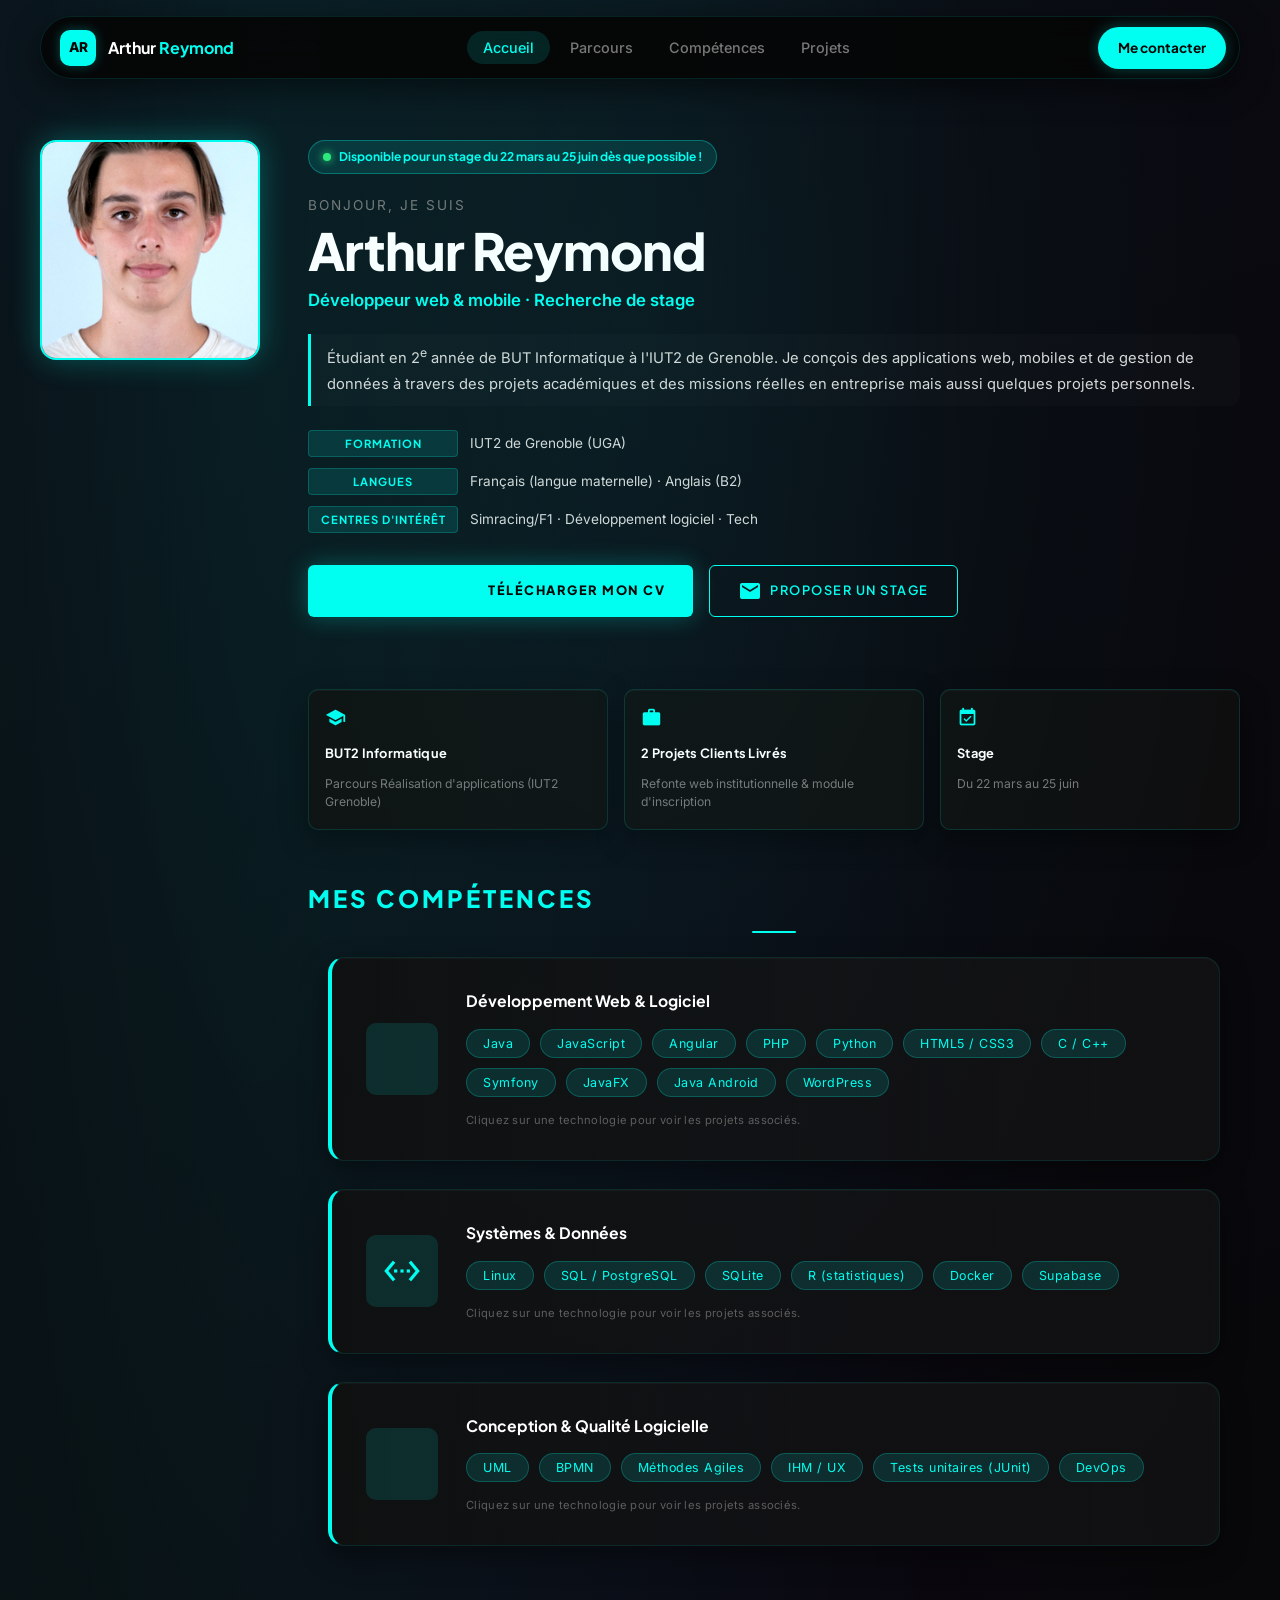
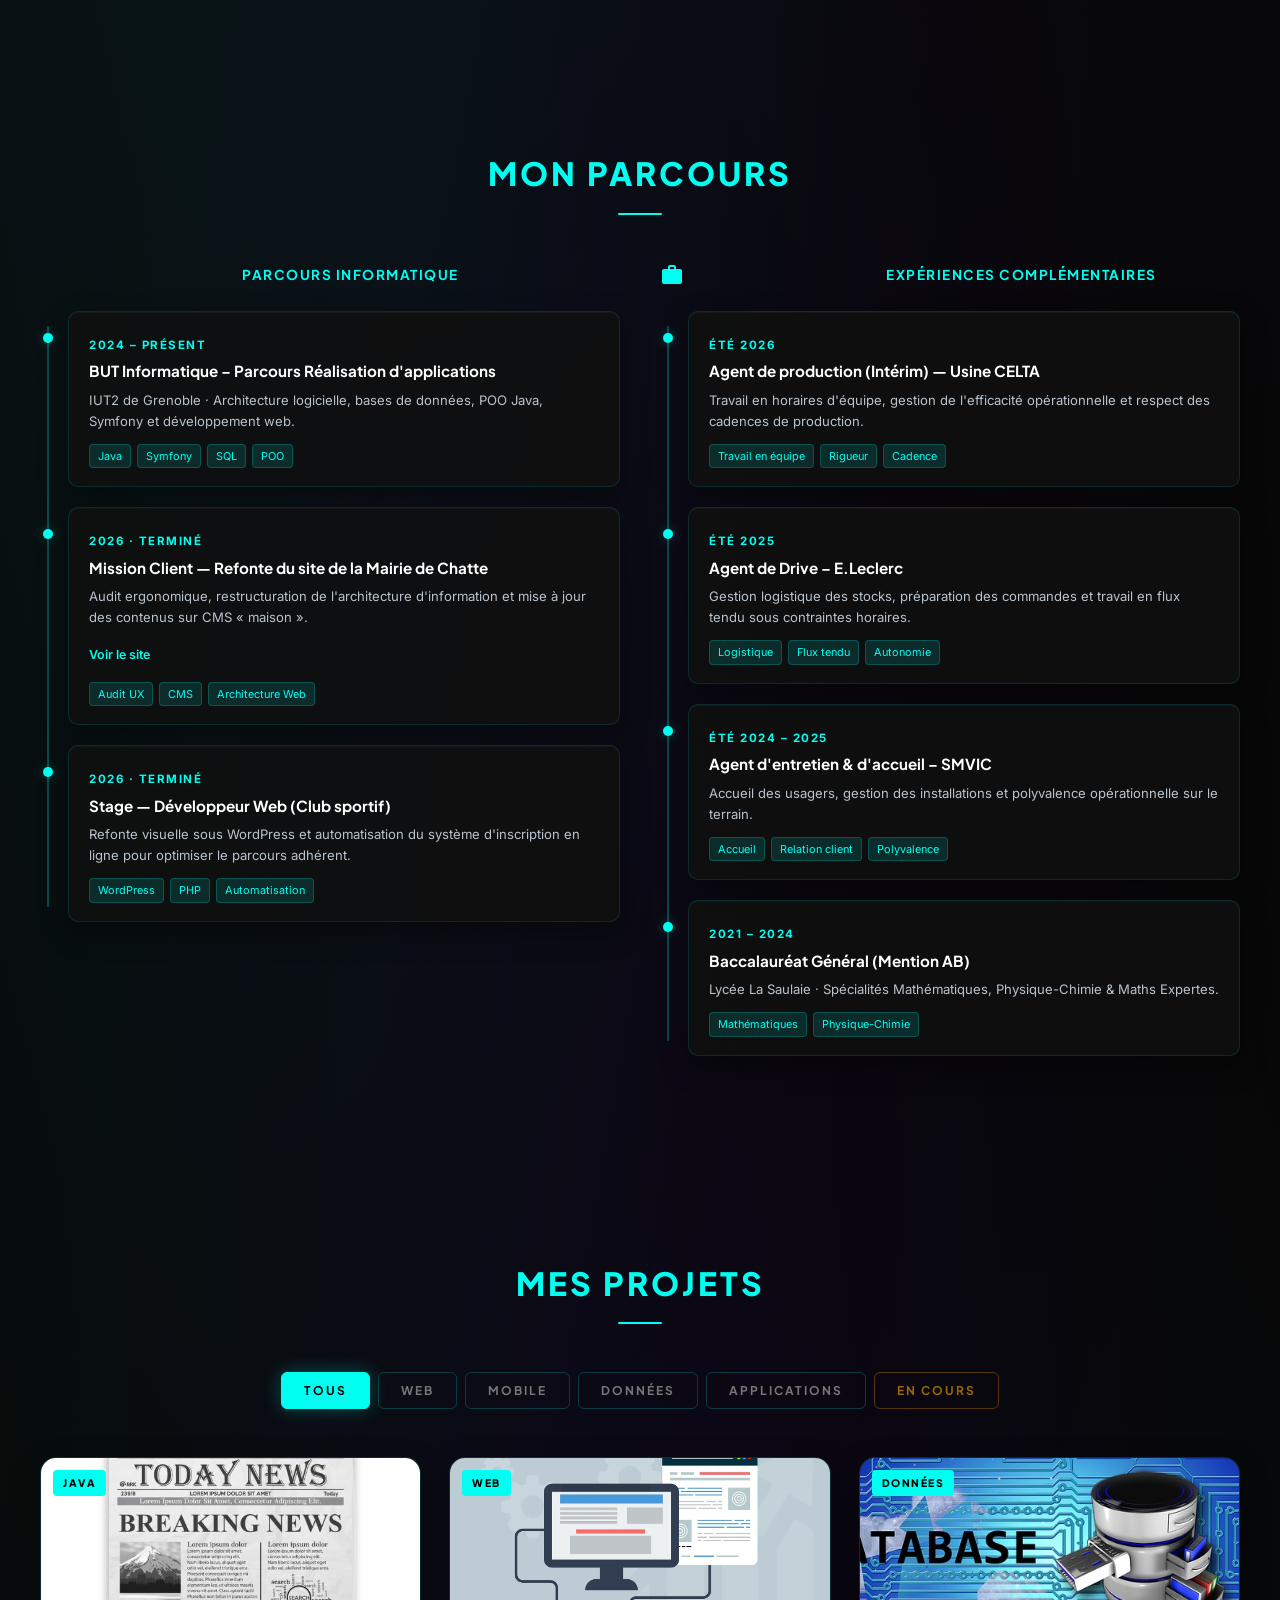
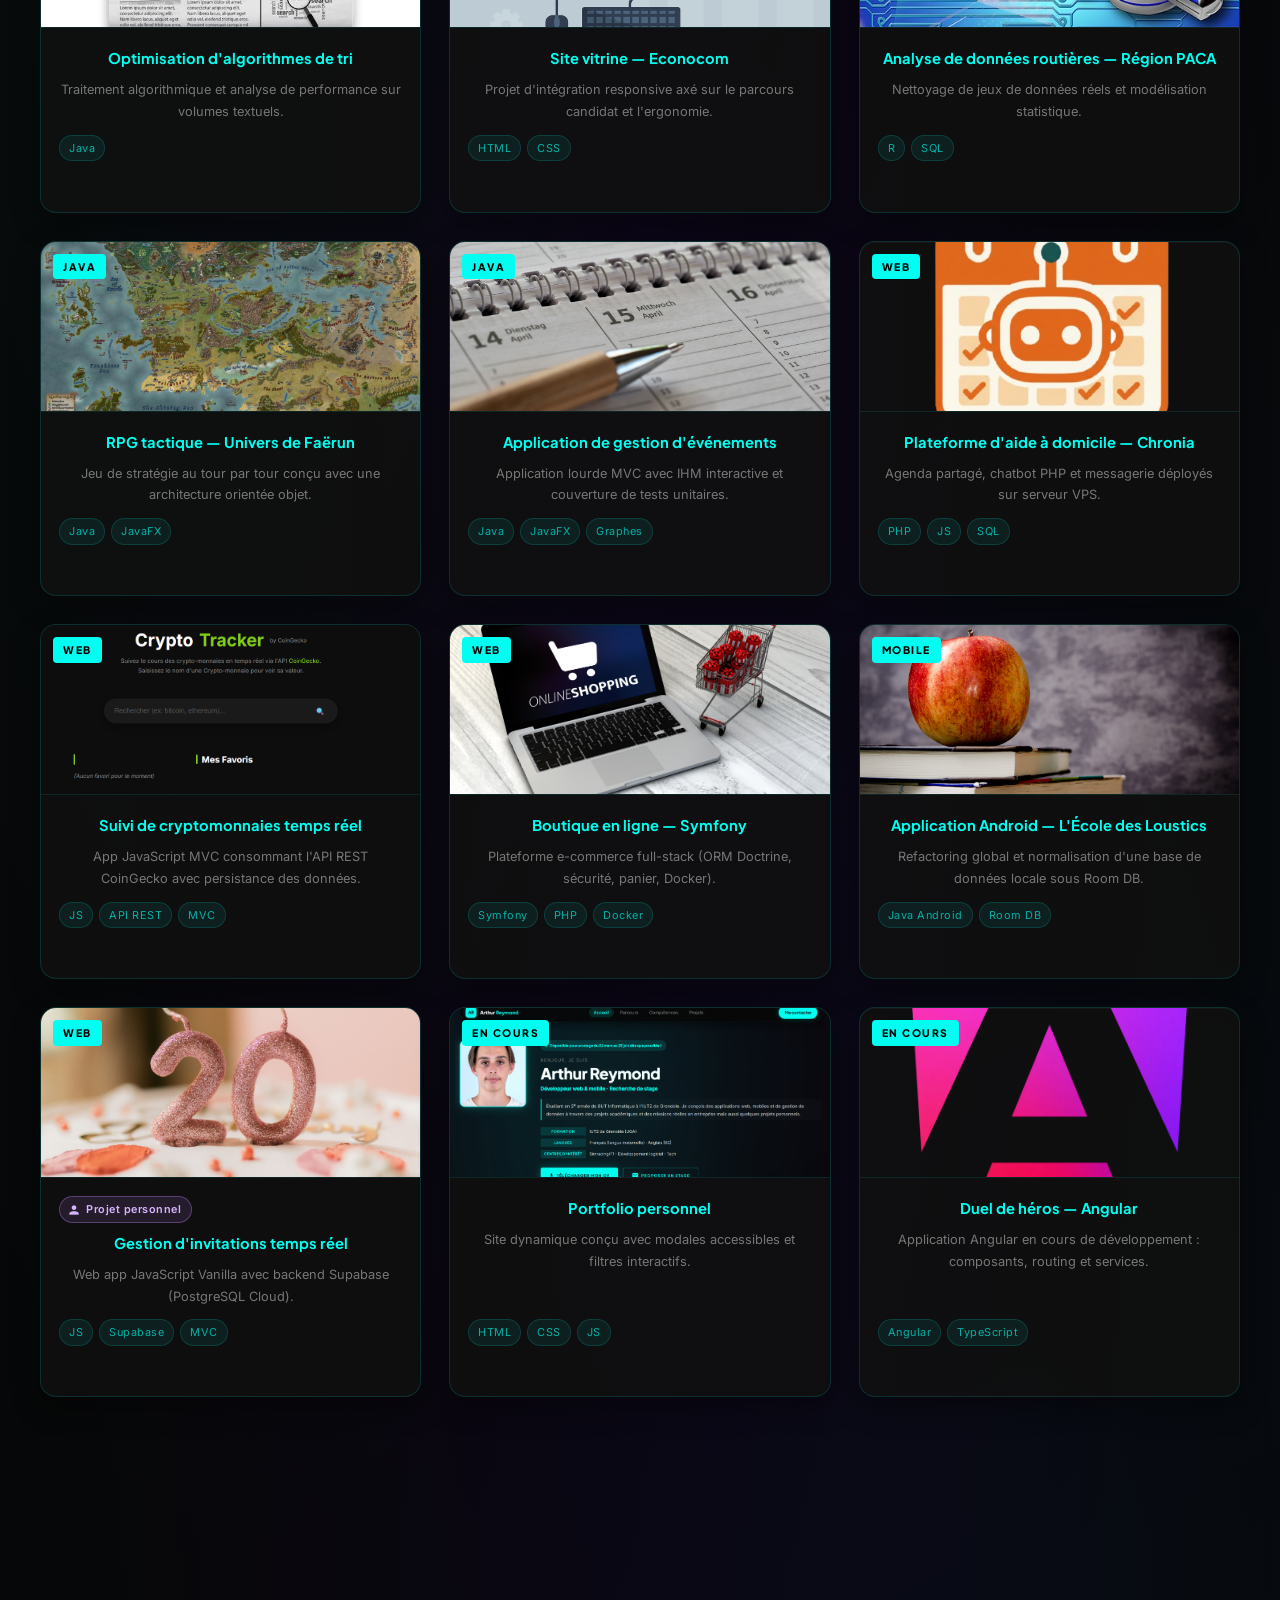
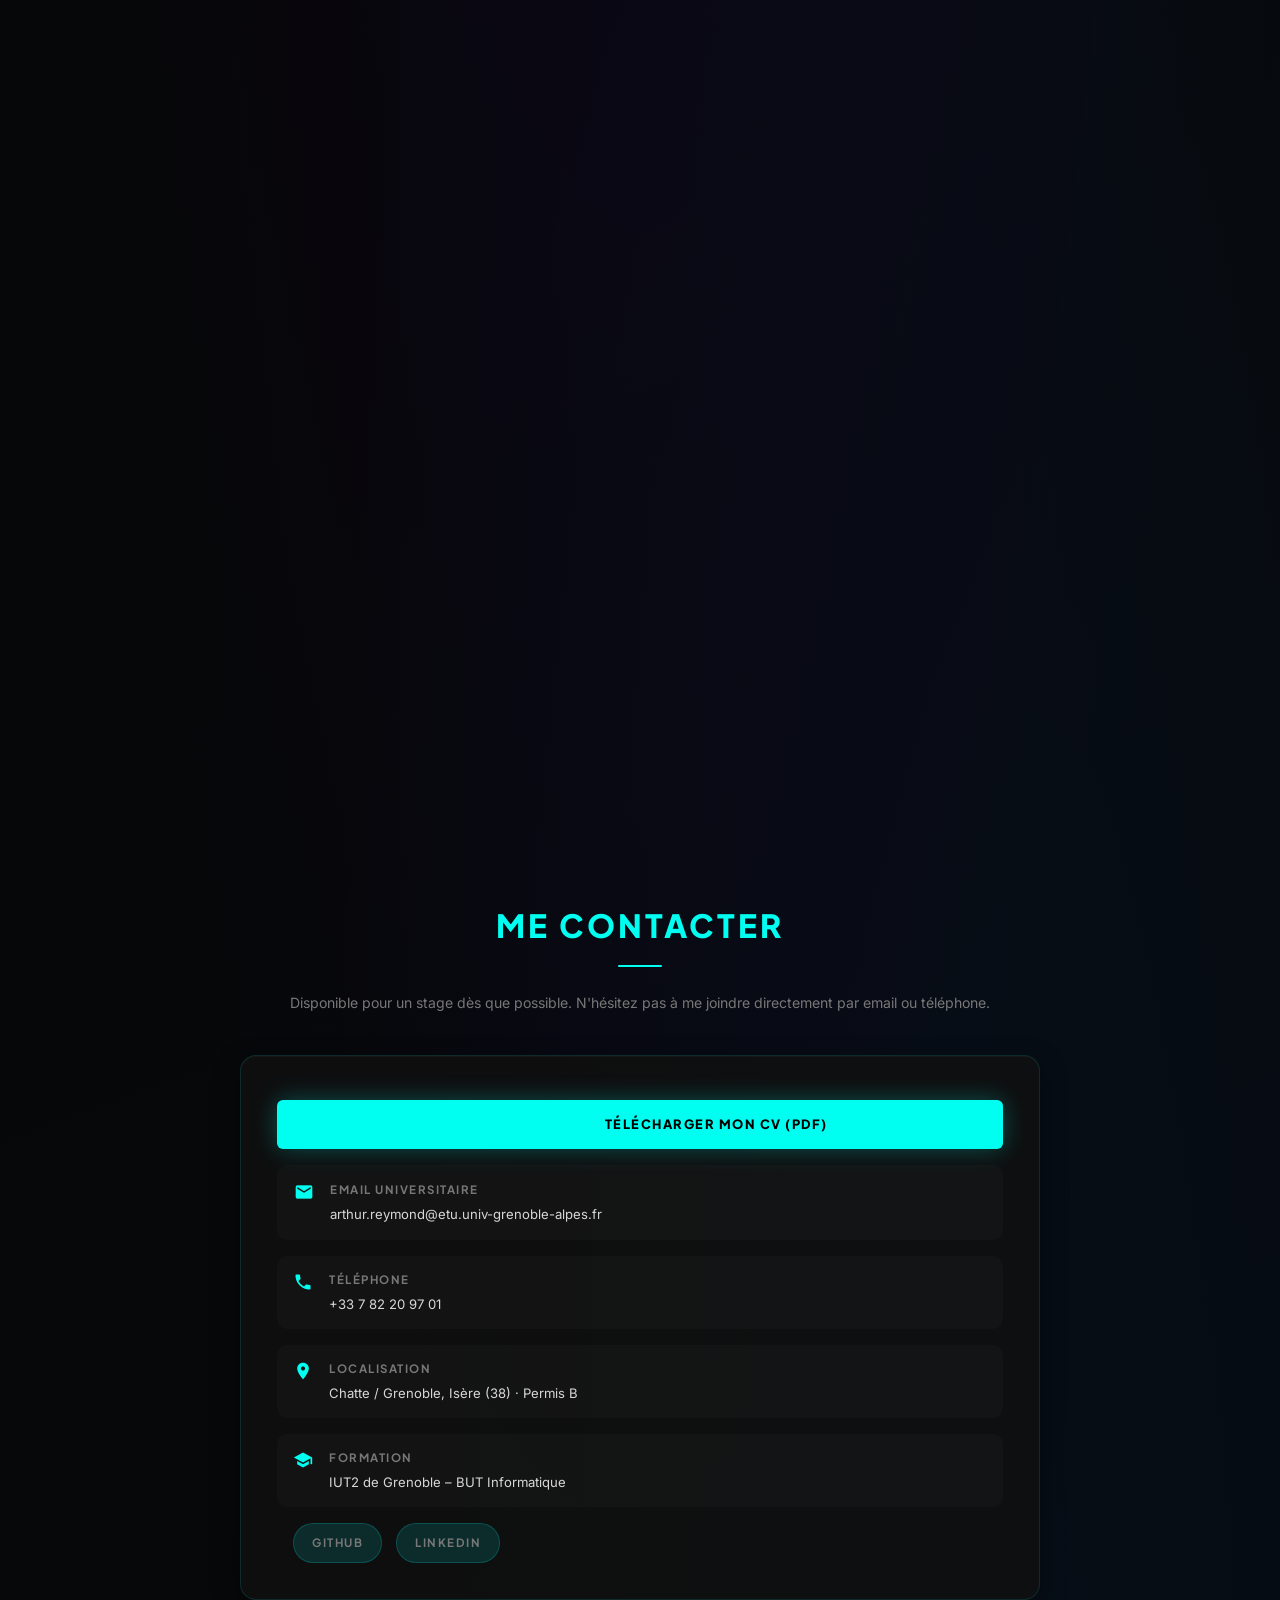
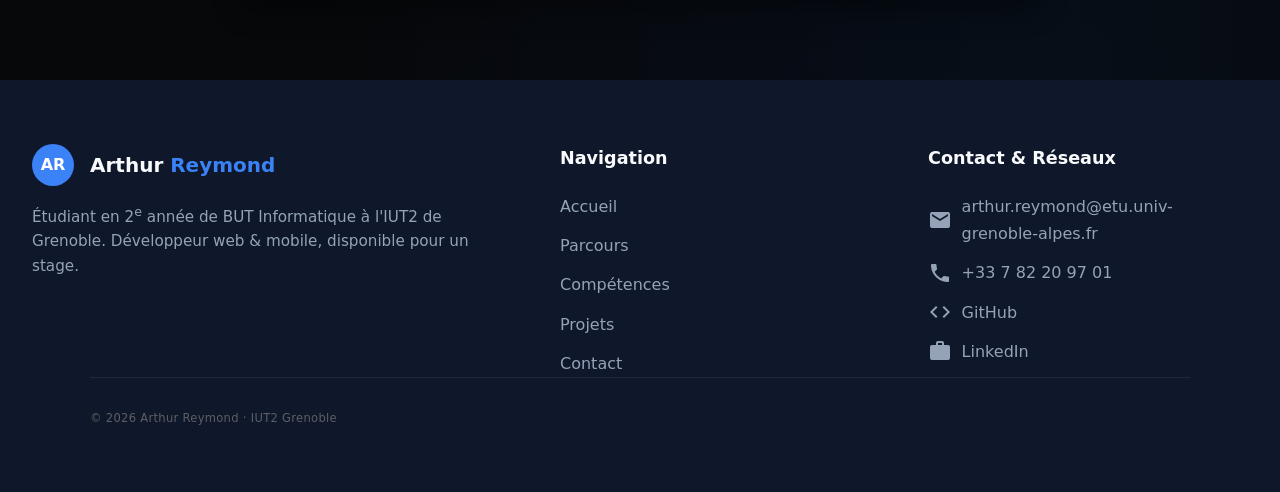
==== commit b51c8416: "changement du texte pour un des projets" ====
--- a/index.html
+++ b/index.html
@@ -448,7 +448,7 @@
                     <div class="project-content">
                         <div class="project-flags"><span class="personal-tag"><i class="material-icons" aria-hidden="true">person</i>Projet personnel</span></div>
                         <h3>Librarian Stats</h3>
-                        <p>Site de statistiques d'un défi « No Magic » sur le jeu Librarian : 3 072 livres rangés, graphiques et sprints.</p>
+                        <p>Site de statistiques d'un défi « No Magic » sur le jeu Librarian. Site en JS pour la visualisation des données sous formes de courbes.</p>
                         <div class="project-tags"><span>Dataviz</span><span>Statistiques</span></div>
                         <span class="view-more">En savoir plus →</span>
                     </div>
@@ -473,8 +473,8 @@
                             <span class="official-mark"><img src="assets/image/logo_chatte.png" alt="Logo de la commune de Chatte">Site public officiel</span>
                             <span class="personal-tag"><i class="material-icons" aria-hidden="true">person</i>Projet personnel</span>
                         </div>
-                        <h3>Mission — Site de la Mairie de Chatte</h3>
-                        <p>Restructuration de l'arborescence et mise en conformité des contenus web.</p>
+                        <h3>Site de la Mairie de Chatte</h3>
+                        <p>Restructuration de l'arborescence et mise en conformité des contenus web. Développement de plusieurs pages afin de moderniser l'interface utilisateur et de garder les informations à jour (après les éléctions municipales).</p>
                         <div class="project-tags"><span>WordPress</span><span>HTML</span><span>CSS</span></div>
                         <span class="view-more">En savoir plus →</span>
                     </div>
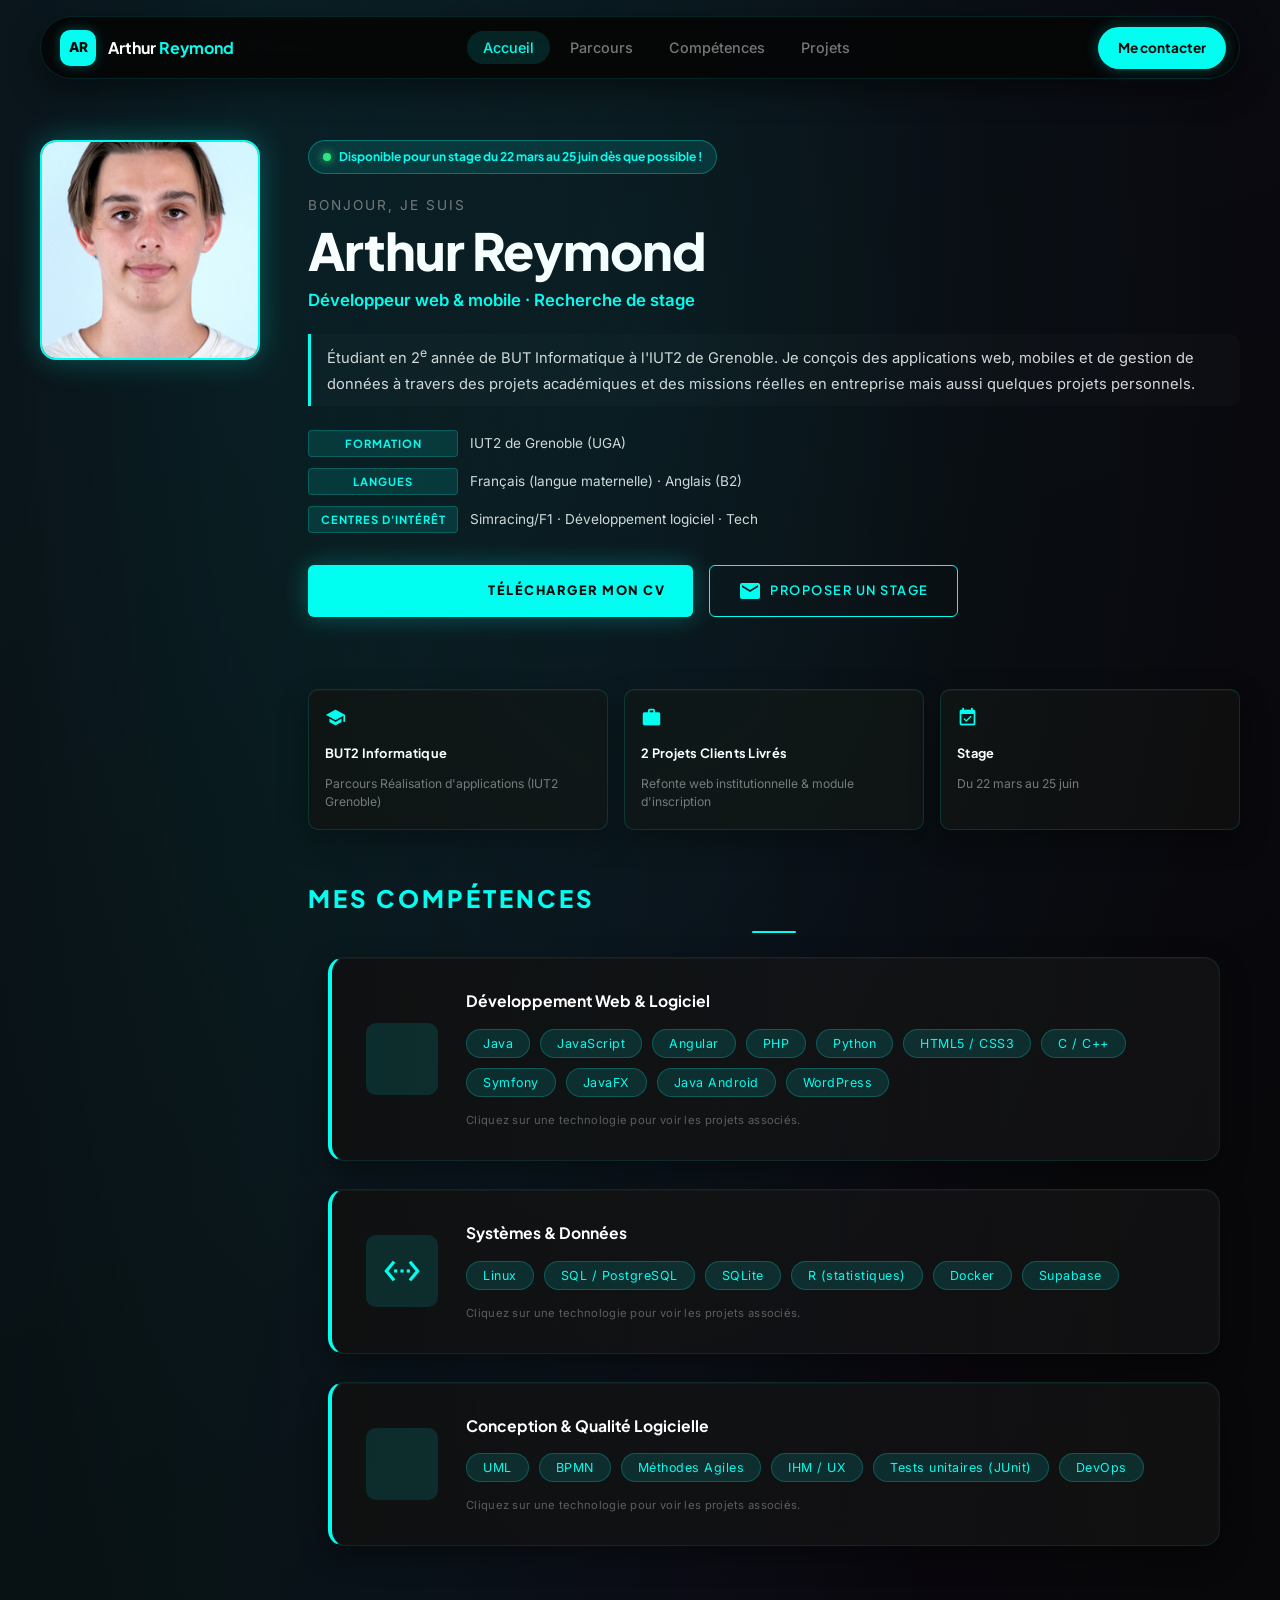
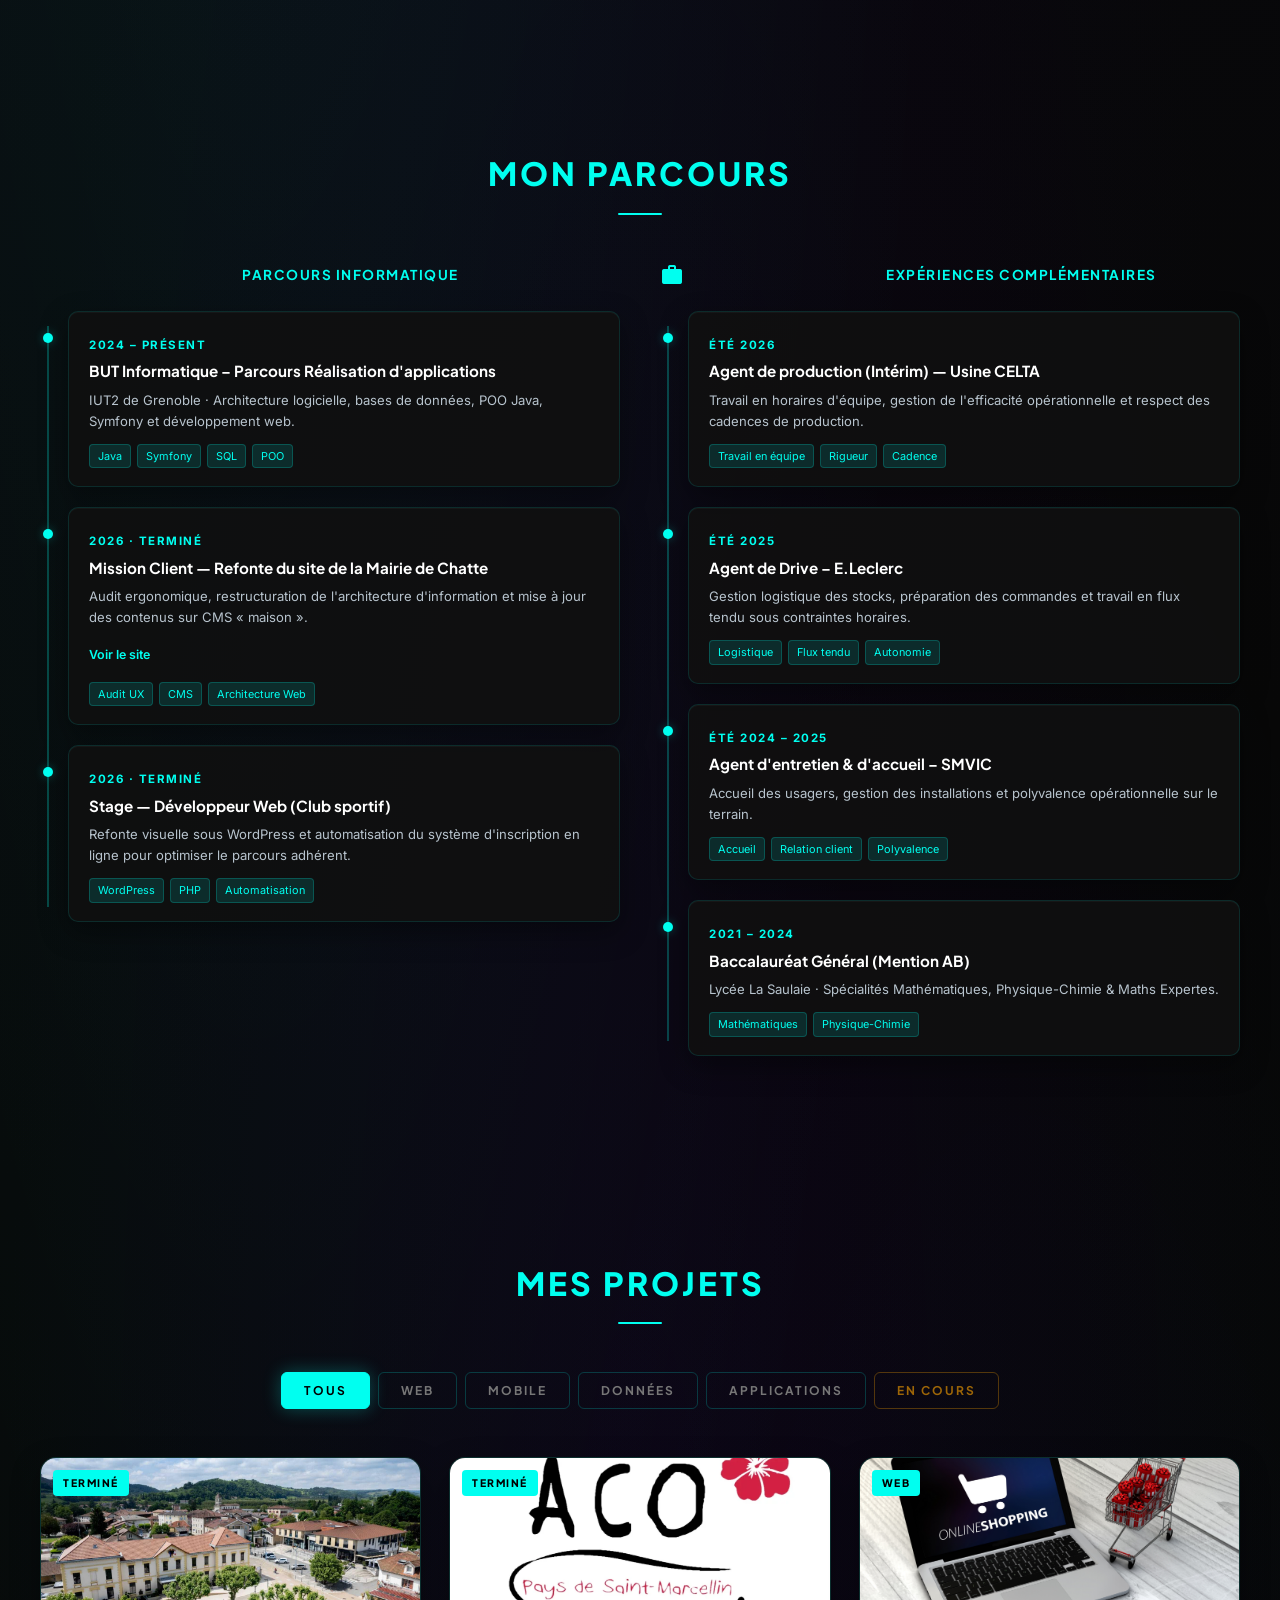
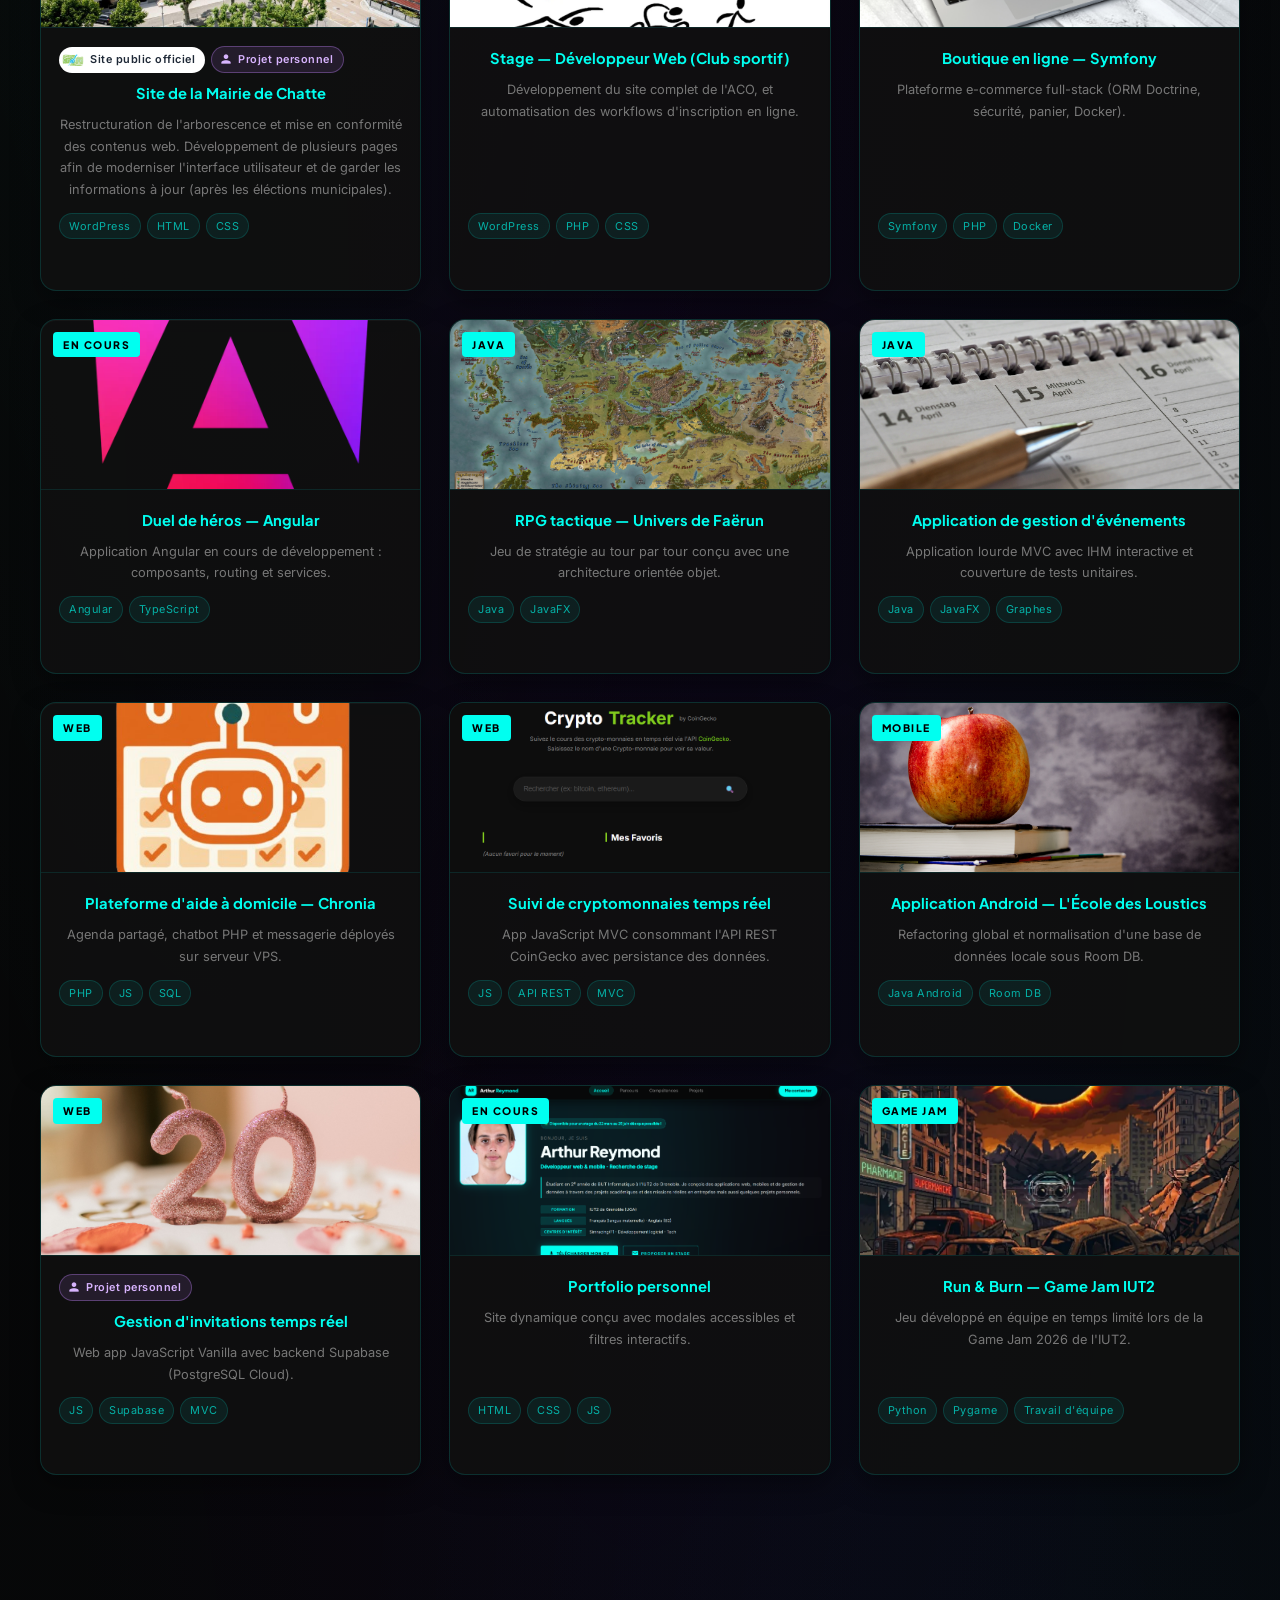
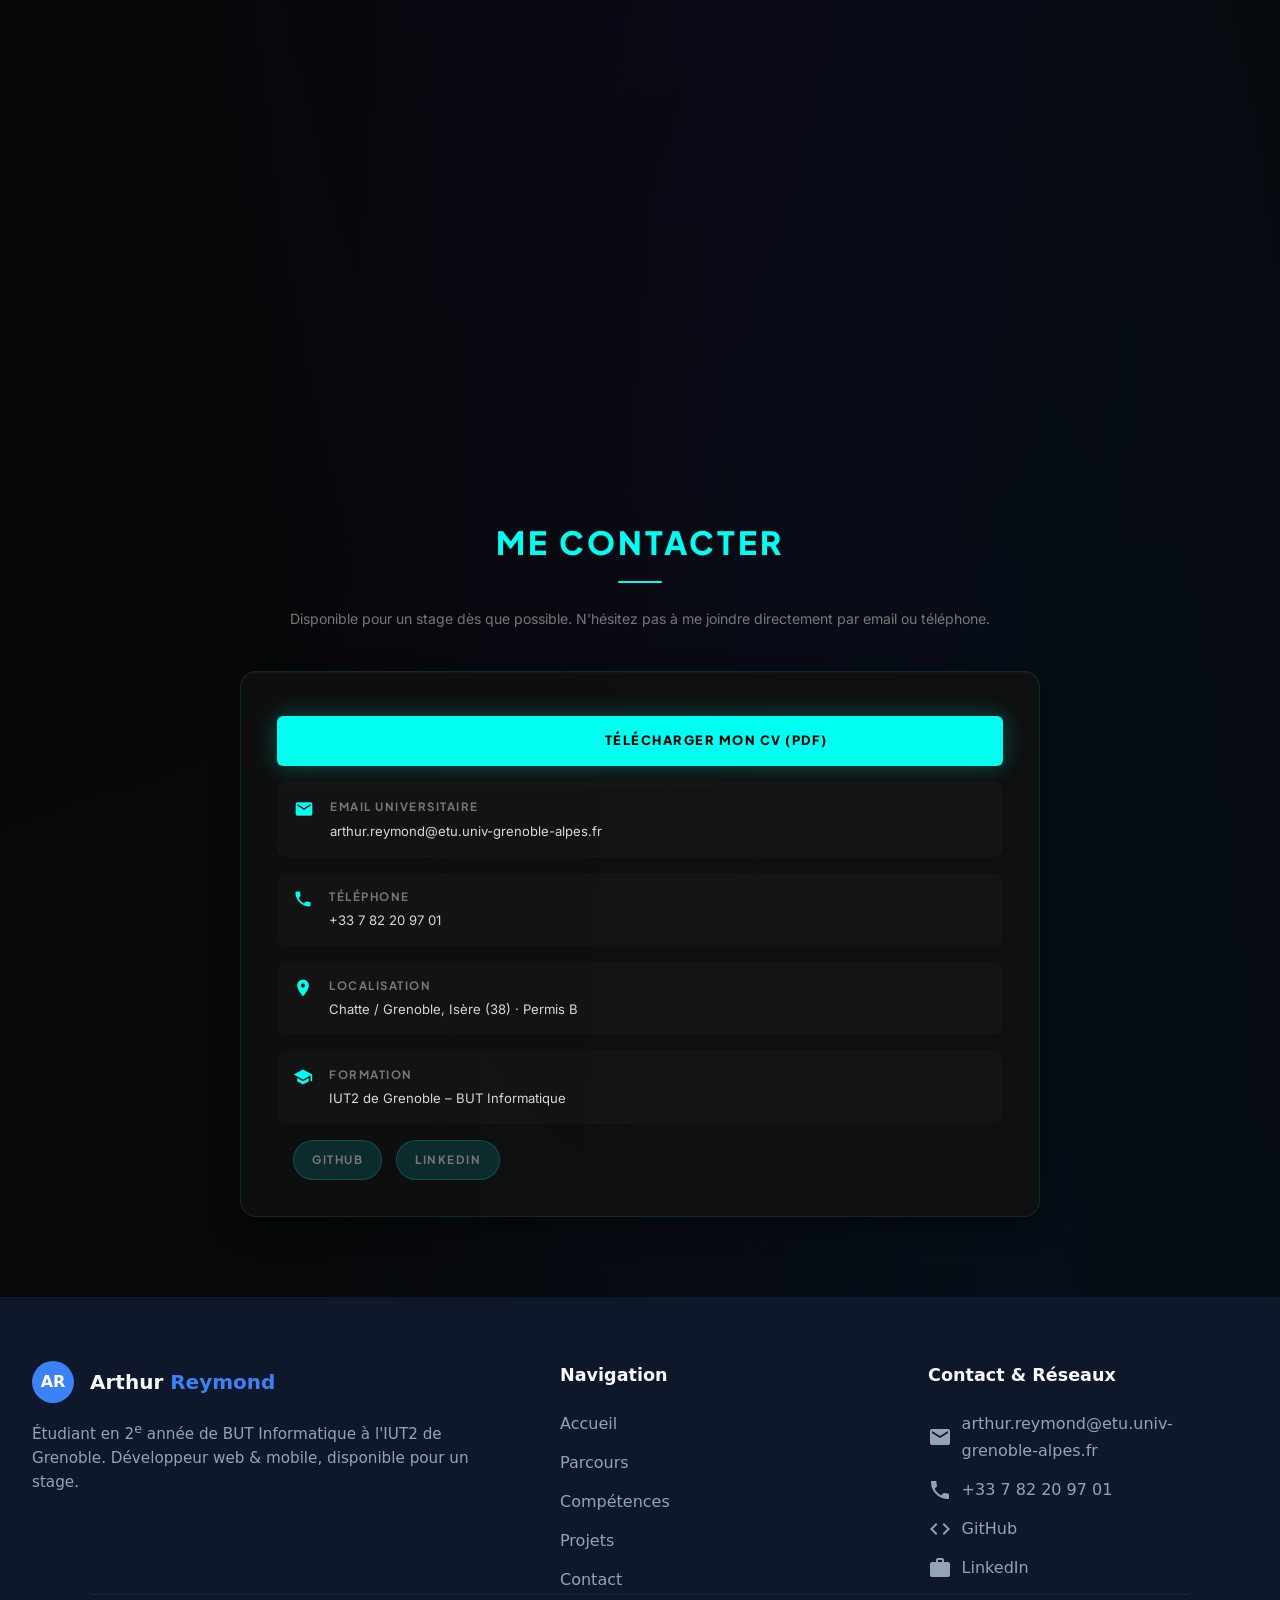
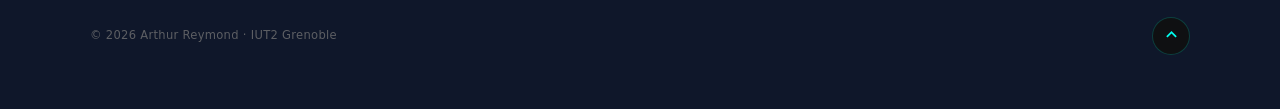
==== commit 574b5d36: "chamgement de l'ordre des projets" ====
--- a/index.html
+++ b/index.html
@@ -298,173 +298,6 @@
 
             <div class="projects-grid" id="projects-grid">
 
-                <article class="project-card reveal" data-domain="applications" data-modal="modal1" tabindex="0">
-                    <div class="project-badge">Java</div>
-                    <img src="assets/image/journal.jpg" alt="Optimisation d'algorithmes de tri">
-                    <div class="project-content">
-                        <h3>Optimisation d'algorithmes de tri</h3>
-                        <p>Traitement algorithmique et analyse de performance sur volumes textuels.</p>
-                        <div class="project-tags"><span>Java</span></div>
-                        <span class="view-more">En savoir plus →</span>
-                    </div>
-                </article>
-
-                <article class="project-card reveal" data-domain="web" data-modal="modal2" tabindex="0">
-                    <div class="project-badge">Web</div>
-                    <img src="assets/image/ordinateur.jpg" alt="Site vitrine Econocom">
-                    <div class="project-content">
-                        <h3>Site vitrine — Econocom</h3>
-                        <p>Projet d'intégration responsive axé sur le parcours candidat et l'ergonomie.</p>
-                        <div class="project-tags"><span>HTML</span><span>CSS</span></div>
-                        <span class="view-more">En savoir plus →</span>
-                    </div>
-                </article>
-
-                <article class="project-card reveal" data-domain="donnees" data-modal="modal3" tabindex="0">
-                    <div class="project-badge">Données</div>
-                    <img src="assets/image/base_de_donnee.jpg" alt="Analyse de données routières">
-                    <div class="project-content">
-                        <h3>Analyse de données routières — Région PACA</h3>
-                        <p>Nettoyage de jeux de données réels et modélisation statistique.</p>
-                        <div class="project-tags"><span>R</span><span>SQL</span></div>
-                        <span class="view-more">En savoir plus →</span>
-                    </div>
-                </article>
-
-                <article class="project-card reveal" data-domain="applications" data-modal="modal5" tabindex="0">
-                    <div class="project-badge">Java</div>
-                    <img src="assets/image/carte_faerun.webp" alt="RPG tactique">
-                    <div class="project-content">
-                        <h3>RPG tactique — Univers de Faërun</h3>
-                        <p>Jeu de stratégie au tour par tour conçu avec une architecture orientée objet.</p>
-                        <div class="project-tags"><span>Java</span><span>JavaFX</span></div>
-                        <span class="view-more">En savoir plus →</span>
-                    </div>
-                </article>
-
-                <article class="project-card reveal" data-domain="applications" data-modal="modal6" tabindex="0">
-                    <div class="project-badge">Java</div>
-                    <img src="assets/image/calendrier.jpg" alt="Gestion d'événements">
-                    <div class="project-content">
-                        <h3>Application de gestion d'événements</h3>
-                        <p>Application lourde MVC avec IHM interactive et couverture de tests unitaires.</p>
-                        <div class="project-tags"><span>Java</span><span>JavaFX</span><span>Graphes</span></div>
-                        <span class="view-more">En savoir plus →</span>
-                    </div>
-                </article>
-
-                <article class="project-card reveal" data-domain="web donnees" data-modal="modal7" tabindex="0">
-                    <div class="project-badge">Web</div>
-                    <img src="assets/image/chronia.png" alt="Plateforme Chronia">
-                    <div class="project-content">
-                        <h3>Plateforme d'aide à domicile — Chronia</h3>
-                        <p>Agenda partagé, chatbot PHP et messagerie déployés sur serveur VPS.</p>
-                        <div class="project-tags"><span>PHP</span><span>JS</span><span>SQL</span></div>
-                        <span class="view-more">En savoir plus →</span>
-                    </div>
-                </article>
-
-                <article class="project-card reveal" data-domain="web" data-modal="modal8" tabindex="0">
-                    <div class="project-badge">Web</div>
-                    <img src="assets/image/crypto-tracker.png" alt="Suivi de cryptomonnaies" onerror="this.src='assets/image/ordinateur.jpg'">
-                    <div class="project-content">
-                        <h3>Suivi de cryptomonnaies temps réel</h3>
-                        <p>App JavaScript MVC consommant l'API REST CoinGecko avec persistance des données.</p>
-                        <div class="project-tags"><span>JS</span><span>API REST</span><span>MVC</span></div>
-                        <span class="view-more">En savoir plus →</span>
-                    </div>
-                </article>
-
-                <article class="project-card reveal" data-domain="web" data-modal="modal9" tabindex="0">
-                    <div class="project-badge">Web</div>
-                    <img src="assets/image/boutique.jpg" alt="Boutique Symfony" onerror="this.src='assets/image/ordinateur.jpg'">
-                    <div class="project-content">
-                        <h3>Boutique en ligne — Symfony</h3>
-                        <p>Plateforme e-commerce full-stack (ORM Doctrine, sécurité, panier, Docker).</p>
-                        <div class="project-tags"><span>Symfony</span><span>PHP</span><span>Docker</span></div>
-                        <span class="view-more">En savoir plus →</span>
-                    </div>
-                </article>
-
-                <article class="project-card reveal" data-domain="mobile donnees" data-modal="modal10" tabindex="0">
-                    <div class="project-badge">Mobile</div>
-                    <img src="assets/image/ecole_loustics.jpg" alt="L'École des Loustics" onerror="this.src='assets/image/base_de_donnee.jpg'">
-                    <div class="project-content">
-                        <h3>Application Android — L'École des Loustics</h3>
-                        <p>Refactoring global et normalisation d'une base de données locale sous Room DB.</p>
-                        <div class="project-tags"><span>Java Android</span><span>Room DB</span></div>
-                        <span class="view-more">En savoir plus →</span>
-                    </div>
-                </article>
-
-                <article class="project-card reveal" data-domain="web" data-modal="modal11" tabindex="0">
-                    <div class="project-badge">Web</div>
-                    <img src="assets/image/anniv.jpg" alt="Gestion d'invitations Supabase" onerror="this.src='assets/image/fond_bleu.jpg'">
-                    <div class="project-content">
-                        <div class="project-flags"><span class="personal-tag"><i class="material-icons" aria-hidden="true">person</i>Projet personnel</span></div>
-                        <h3>Gestion d'invitations temps réel</h3>
-                        <p>Web app JavaScript Vanilla avec backend Supabase (PostgreSQL Cloud).</p>
-                        <div class="project-tags"><span>JS</span><span>Supabase</span><span>MVC</span></div>
-                        <span class="view-more">En savoir plus →</span>
-                    </div>
-                </article>
-
-                <article class="project-card reveal" data-domain="web wip" data-modal="modal4" tabindex="0">
-                    <div class="project-badge">En cours</div>
-                    <img src="assets/image/portfolio.png" alt="Portfolio personnel">
-                    <div class="project-content">
-                        <h3>Portfolio personnel</h3>
-                        <p>Site dynamique conçu avec modales accessibles et filtres interactifs.</p>
-                        <div class="project-tags"><span>HTML</span><span>CSS</span><span>JS</span></div>
-                        <span class="view-more">En savoir plus →</span>
-                    </div>
-                </article>
-
-                <article class="project-card reveal" data-domain="web wip" data-modal="modal14" tabindex="0">
-                    <div class="project-badge">En cours</div>
-                    <img src="assets/image/angular.webp" alt="Duel de héros" onerror="this.src='assets/image/carte_faerun.webp'">
-                    <div class="project-content">
-                        <h3>Duel de héros — Angular</h3>
-                        <p>Application Angular en cours de développement : composants, routing et services.</p>
-                        <div class="project-tags"><span>Angular</span><span>TypeScript</span></div>
-                        <span class="view-more">En savoir plus →</span>
-                    </div>
-                </article>
-
-                <article class="project-card reveal" data-domain="applications" data-modal="modal15" tabindex="0">
-                    <div class="project-badge">Game Jam</div>
-                    <img src="assets/image/run-and-burn.webp" alt="Run &amp; Burn" onerror="this.src='assets/image/carte_faerun.webp'">
-                    <div class="project-content">
-                        <h3>Run &amp; Burn — Game Jam IUT2</h3>
-                        <p>Jeu développé en équipe en temps limité lors de la Game Jam 2026 de l'IUT2.</p>
-                        <div class="project-tags"><span>Python</span><span>Pygame</span><span>Travail d'équipe</span></div>
-                        <span class="view-more">En savoir plus →</span>
-                    </div>
-                </article>
-
-                <article class="project-card reveal" data-domain="web donnees" data-modal="modal16" tabindex="0">
-                    <div class="project-badge">Web</div>
-                    <img src="assets/image/librarian.webp" alt="Librarian Stats" onerror="this.src='assets/image/base_de_donnee.jpg'">
-                    <div class="project-content">
-                        <div class="project-flags"><span class="personal-tag"><i class="material-icons" aria-hidden="true">person</i>Projet personnel</span></div>
-                        <h3>Librarian Stats</h3>
-                        <p>Site de statistiques d'un défi « No Magic » sur le jeu Librarian. Site en JS pour la visualisation des données sous formes de courbes.</p>
-                        <div class="project-tags"><span>Dataviz</span><span>Statistiques</span></div>
-                        <span class="view-more">En savoir plus →</span>
-                    </div>
-                </article>
-
-                <article class="project-card reveal" data-domain="web" data-modal="modal12" tabindex="0">
-                    <div class="project-badge">Terminé</div>
-                    <img src="assets/image/logo_aco.webp" alt="Stage WordPress" onerror="this.src='assets/image/ordinateur.jpg'">
-                    <div class="project-content">
-                        <h3>Stage — Développeur Web (Club sportif)</h3>
-                        <p>Refonte du site et automatisation des workflows d'inscription en ligne.</p>
-                        <div class="project-tags"><span>WordPress</span><span>PHP</span><span>CSS</span></div>
-                        <span class="view-more">En savoir plus →</span>
-                    </div>
-                </article>
-
                 <article class="project-card reveal" data-domain="web" data-modal="modal13" tabindex="0">
                     <div class="project-badge">Terminé</div>
                     <img src="assets/image/commune_chatte.jpeg" alt="Site Mairie de Chatte" onerror="this.src='assets/image/ordinateur.jpg'">
@@ -476,6 +309,140 @@
                         <h3>Site de la Mairie de Chatte</h3>
                         <p>Restructuration de l'arborescence et mise en conformité des contenus web. Développement de plusieurs pages afin de moderniser l'interface utilisateur et de garder les informations à jour (après les éléctions municipales).</p>
                         <div class="project-tags"><span>WordPress</span><span>HTML</span><span>CSS</span></div>
+                        <span class="view-more">En savoir plus →</span>
+                    </div>
+                </article>
+
+                <article class="project-card reveal" data-domain="web" data-modal="modal12" tabindex="0">
+                    <div class="project-badge">Terminé</div>
+                    <img src="assets/image/logo_aco.webp" alt="Stage WordPress" onerror="this.src='assets/image/ordinateur.jpg'">
+                    <div class="project-content">
+                        <h3>Stage — Développeur Web (Club sportif)</h3>
+                        <p>Développement du site complet de l'ACO,  et automatisation des workflows d'inscription en ligne.</p>
+                        <div class="project-tags"><span>WordPress</span><span>PHP</span><span>CSS</span></div>
+                        <span class="view-more">En savoir plus →</span>
+                    </div>
+                </article>
+
+                <article class="project-card reveal" data-domain="web" data-modal="modal9" tabindex="0">
+                    <div class="project-badge">Web</div>
+                    <img src="assets/image/boutique.jpg" alt="Boutique Symfony" onerror="this.src='assets/image/ordinateur.jpg'">
+                    <div class="project-content">
+                        <h3>Boutique en ligne — Symfony</h3>
+                        <p>Plateforme e-commerce full-stack (ORM Doctrine, sécurité, panier, Docker).</p>
+                        <div class="project-tags"><span>Symfony</span><span>PHP</span><span>Docker</span></div>
+                        <span class="view-more">En savoir plus →</span>
+                    </div>
+                </article>
+
+                <article class="project-card reveal" data-domain="web wip" data-modal="modal14" tabindex="0">
+                    <div class="project-badge">En cours</div>
+                    <img src="assets/image/angular.webp" alt="Duel de héros" onerror="this.src='assets/image/carte_faerun.webp'">
+                    <div class="project-content">
+                        <h3>Duel de héros — Angular</h3>
+                        <p>Application Angular en cours de développement : composants, routing et services.</p>
+                        <div class="project-tags"><span>Angular</span><span>TypeScript</span></div>
+                        <span class="view-more">En savoir plus →</span>
+                    </div>
+                </article>
+
+                <article class="project-card reveal" data-domain="applications" data-modal="modal5" tabindex="0">
+                    <div class="project-badge">Java</div>
+                    <img src="assets/image/carte_faerun.webp" alt="RPG tactique">
+                    <div class="project-content">
+                        <h3>RPG tactique — Univers de Faërun</h3>
+                        <p>Jeu de stratégie au tour par tour conçu avec une architecture orientée objet.</p>
+                        <div class="project-tags"><span>Java</span><span>JavaFX</span></div>
+                        <span class="view-more">En savoir plus →</span>
+                    </div>
+                </article>
+
+                <article class="project-card reveal" data-domain="applications" data-modal="modal6" tabindex="0">
+                    <div class="project-badge">Java</div>
+                    <img src="assets/image/calendrier.jpg" alt="Gestion d'événements">
+                    <div class="project-content">
+                        <h3>Application de gestion d'événements</h3>
+                        <p>Application lourde MVC avec IHM interactive et couverture de tests unitaires.</p>
+                        <div class="project-tags"><span>Java</span><span>JavaFX</span><span>Graphes</span></div>
+                        <span class="view-more">En savoir plus →</span>
+                    </div>
+                </article>
+
+                <article class="project-card reveal" data-domain="web donnees" data-modal="modal7" tabindex="0">
+                    <div class="project-badge">Web</div>
+                    <img src="assets/image/chronia.png" alt="Plateforme Chronia">
+                    <div class="project-content">
+                        <h3>Plateforme d'aide à domicile — Chronia</h3>
+                        <p>Agenda partagé, chatbot PHP et messagerie déployés sur serveur VPS.</p>
+                        <div class="project-tags"><span>PHP</span><span>JS</span><span>SQL</span></div>
+                        <span class="view-more">En savoir plus →</span>
+                    </div>
+                </article>
+
+                <article class="project-card reveal" data-domain="web" data-modal="modal8" tabindex="0">
+                    <div class="project-badge">Web</div>
+                    <img src="assets/image/crypto-tracker.png" alt="Suivi de cryptomonnaies" onerror="this.src='assets/image/ordinateur.jpg'">
+                    <div class="project-content">
+                        <h3>Suivi de cryptomonnaies temps réel</h3>
+                        <p>App JavaScript MVC consommant l'API REST CoinGecko avec persistance des données.</p>
+                        <div class="project-tags"><span>JS</span><span>API REST</span><span>MVC</span></div>
+                        <span class="view-more">En savoir plus →</span>
+                    </div>
+                </article>
+
+                <article class="project-card reveal" data-domain="mobile donnees" data-modal="modal10" tabindex="0">
+                    <div class="project-badge">Mobile</div>
+                    <img src="assets/image/ecole_loustics.jpg" alt="L'École des Loustics" onerror="this.src='assets/image/base_de_donnee.jpg'">
+                    <div class="project-content">
+                        <h3>Application Android — L'École des Loustics</h3>
+                        <p>Refactoring global et normalisation d'une base de données locale sous Room DB.</p>
+                        <div class="project-tags"><span>Java Android</span><span>Room DB</span></div>
+                        <span class="view-more">En savoir plus →</span>
+                    </div>
+                </article>
+
+                <article class="project-card reveal" data-domain="web" data-modal="modal11" tabindex="0">
+                    <div class="project-badge">Web</div>
+                    <img src="assets/image/anniv.jpg" alt="Gestion d'invitations Supabase" onerror="this.src='assets/image/fond_bleu.jpg'">
+                    <div class="project-content">
+                        <div class="project-flags"><span class="personal-tag"><i class="material-icons" aria-hidden="true">person</i>Projet personnel</span></div>
+                        <h3>Gestion d'invitations temps réel</h3>
+                        <p>Web app JavaScript Vanilla avec backend Supabase (PostgreSQL Cloud).</p>
+                        <div class="project-tags"><span>JS</span><span>Supabase</span><span>MVC</span></div>
+                        <span class="view-more">En savoir plus →</span>
+                    </div>
+                </article>
+
+                <article class="project-card reveal" data-domain="web wip" data-modal="modal4" tabindex="0">
+                    <div class="project-badge">En cours</div>
+                    <img src="assets/image/portfolio.png" alt="Portfolio personnel">
+                    <div class="project-content">
+                        <h3>Portfolio personnel</h3>
+                        <p>Site dynamique conçu avec modales accessibles et filtres interactifs.</p>
+                        <div class="project-tags"><span>HTML</span><span>CSS</span><span>JS</span></div>
+                        <span class="view-more">En savoir plus →</span>
+                    </div>
+                </article>
+
+                <article class="project-card reveal" data-domain="applications" data-modal="modal15" tabindex="0">
+                    <div class="project-badge">Game Jam</div>
+                    <img src="assets/image/run-and-burn.webp" alt="Run &amp; Burn" onerror="this.src='assets/image/carte_faerun.webp'">
+                    <div class="project-content">
+                        <h3>Run &amp; Burn — Game Jam IUT2</h3>
+                        <p>Jeu développé en équipe en temps limité lors de la Game Jam 2026 de l'IUT2.</p>
+                        <div class="project-tags"><span>Python</span><span>Pygame</span><span>Travail d'équipe</span></div>
+                        <span class="view-more">En savoir plus →</span>
+                    </div>
+                </article>
+
+                <article class="project-card reveal" data-domain="web donnees" data-modal="modal16" tabindex="0">
+                    <div class="project-badge">Web</div>
+                    <img src="assets/image/librarian.webp" alt="Librarian Stats" onerror="this.src='assets/image/base_de_donnee.jpg'">
+                    <div class="project-content">
+                        <div class="project-flags"><span class="personal-tag"><i class="material-icons" aria-hidden="true">person</i>Projet personnel</span></div>
+                        <h3>Librarian Stats</h3>
+                        <p>Site de statistiques d'un défi « No Magic » sur le jeu Librarian. Site en JS pour la visualisation des données sous formes de courbes.</p>
+                        <div class="project-tags"><span>Dataviz</span><span>Statistiques</span></div>
                         <span class="view-more">En savoir plus →</span>
                     </div>
                 </article>
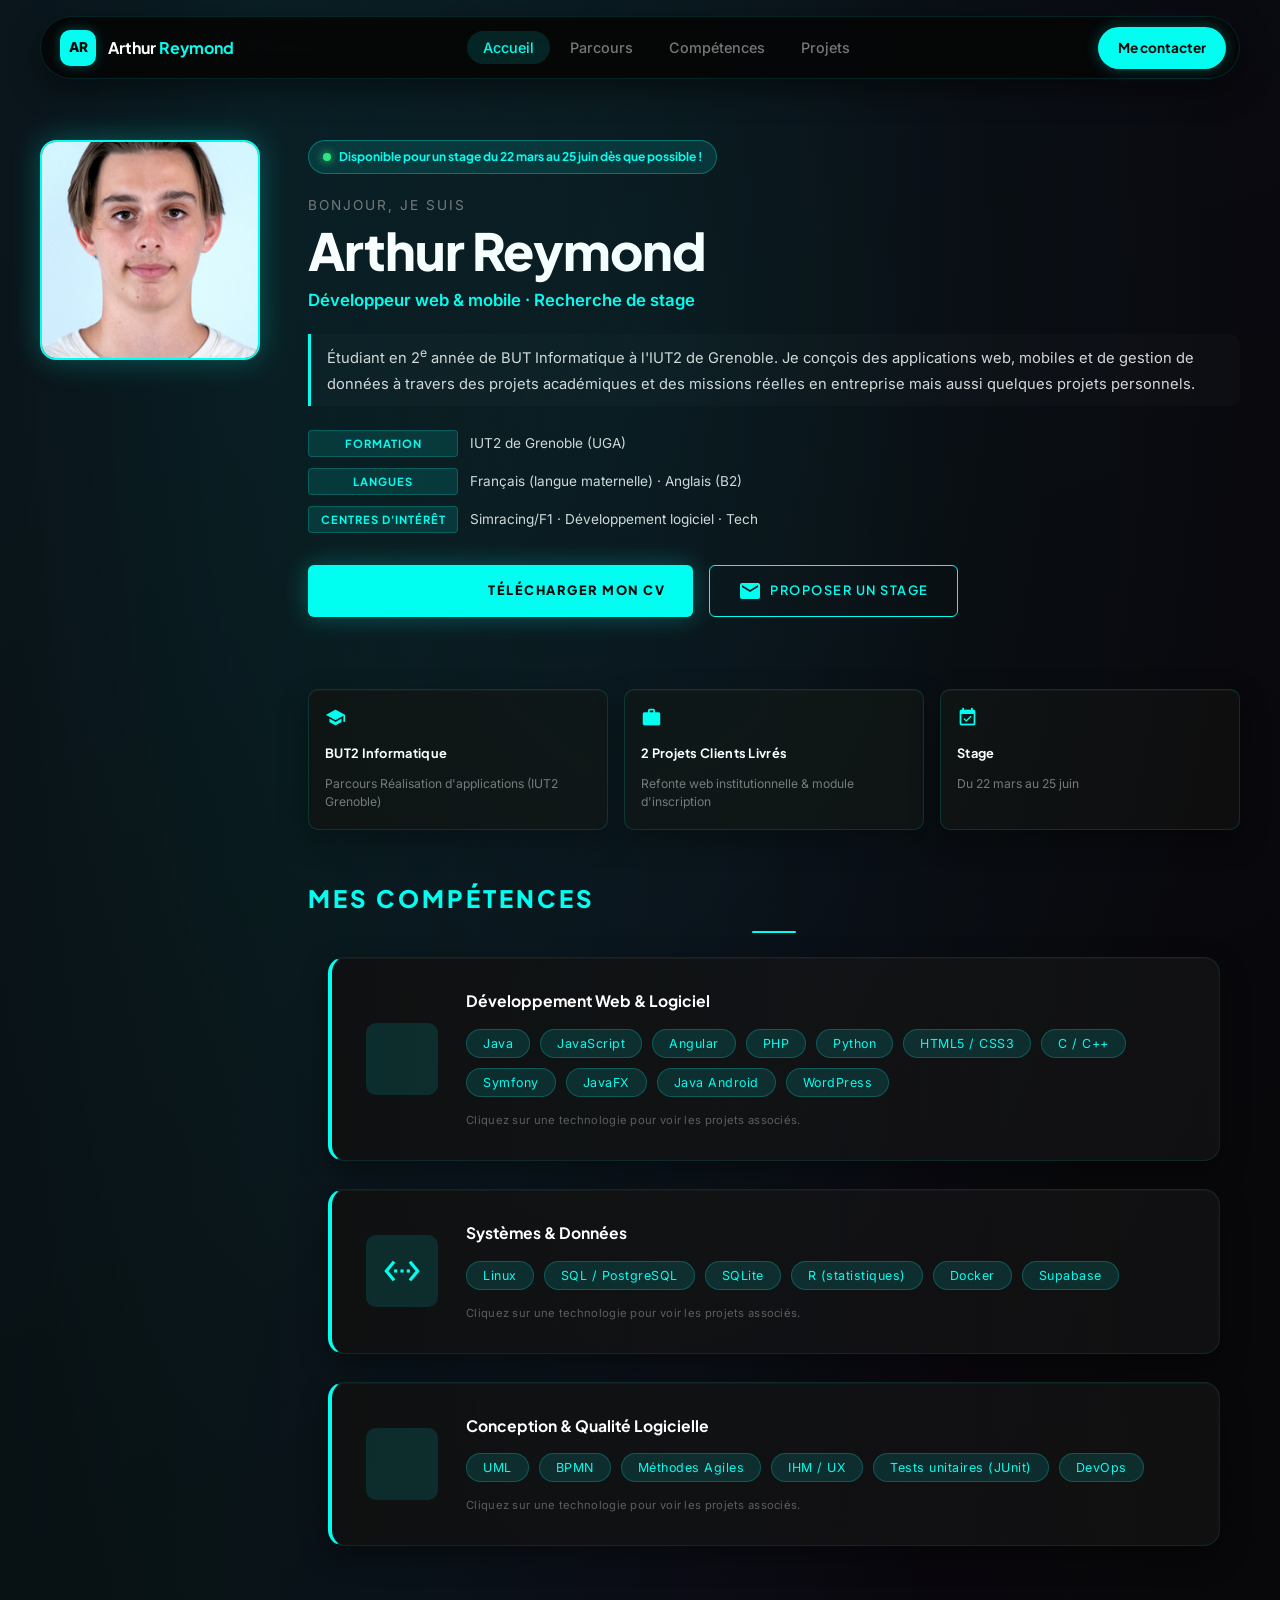
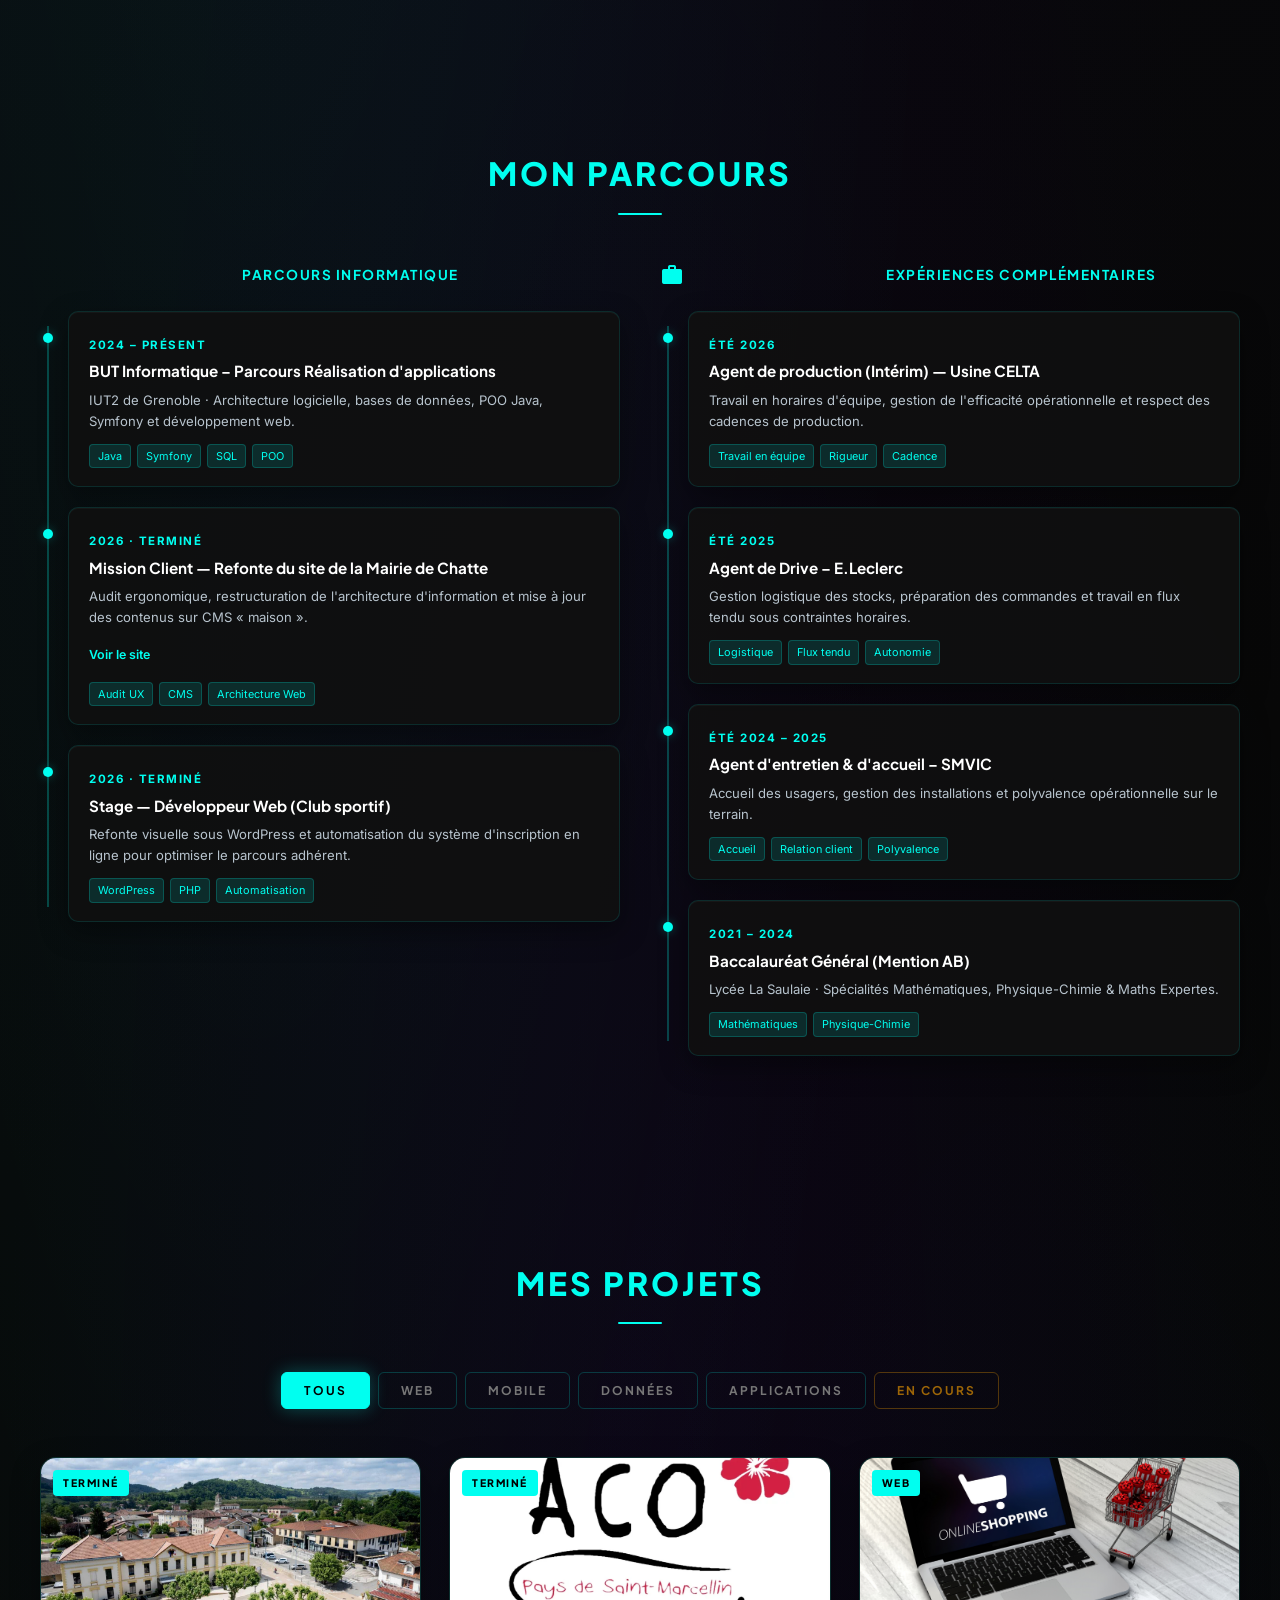
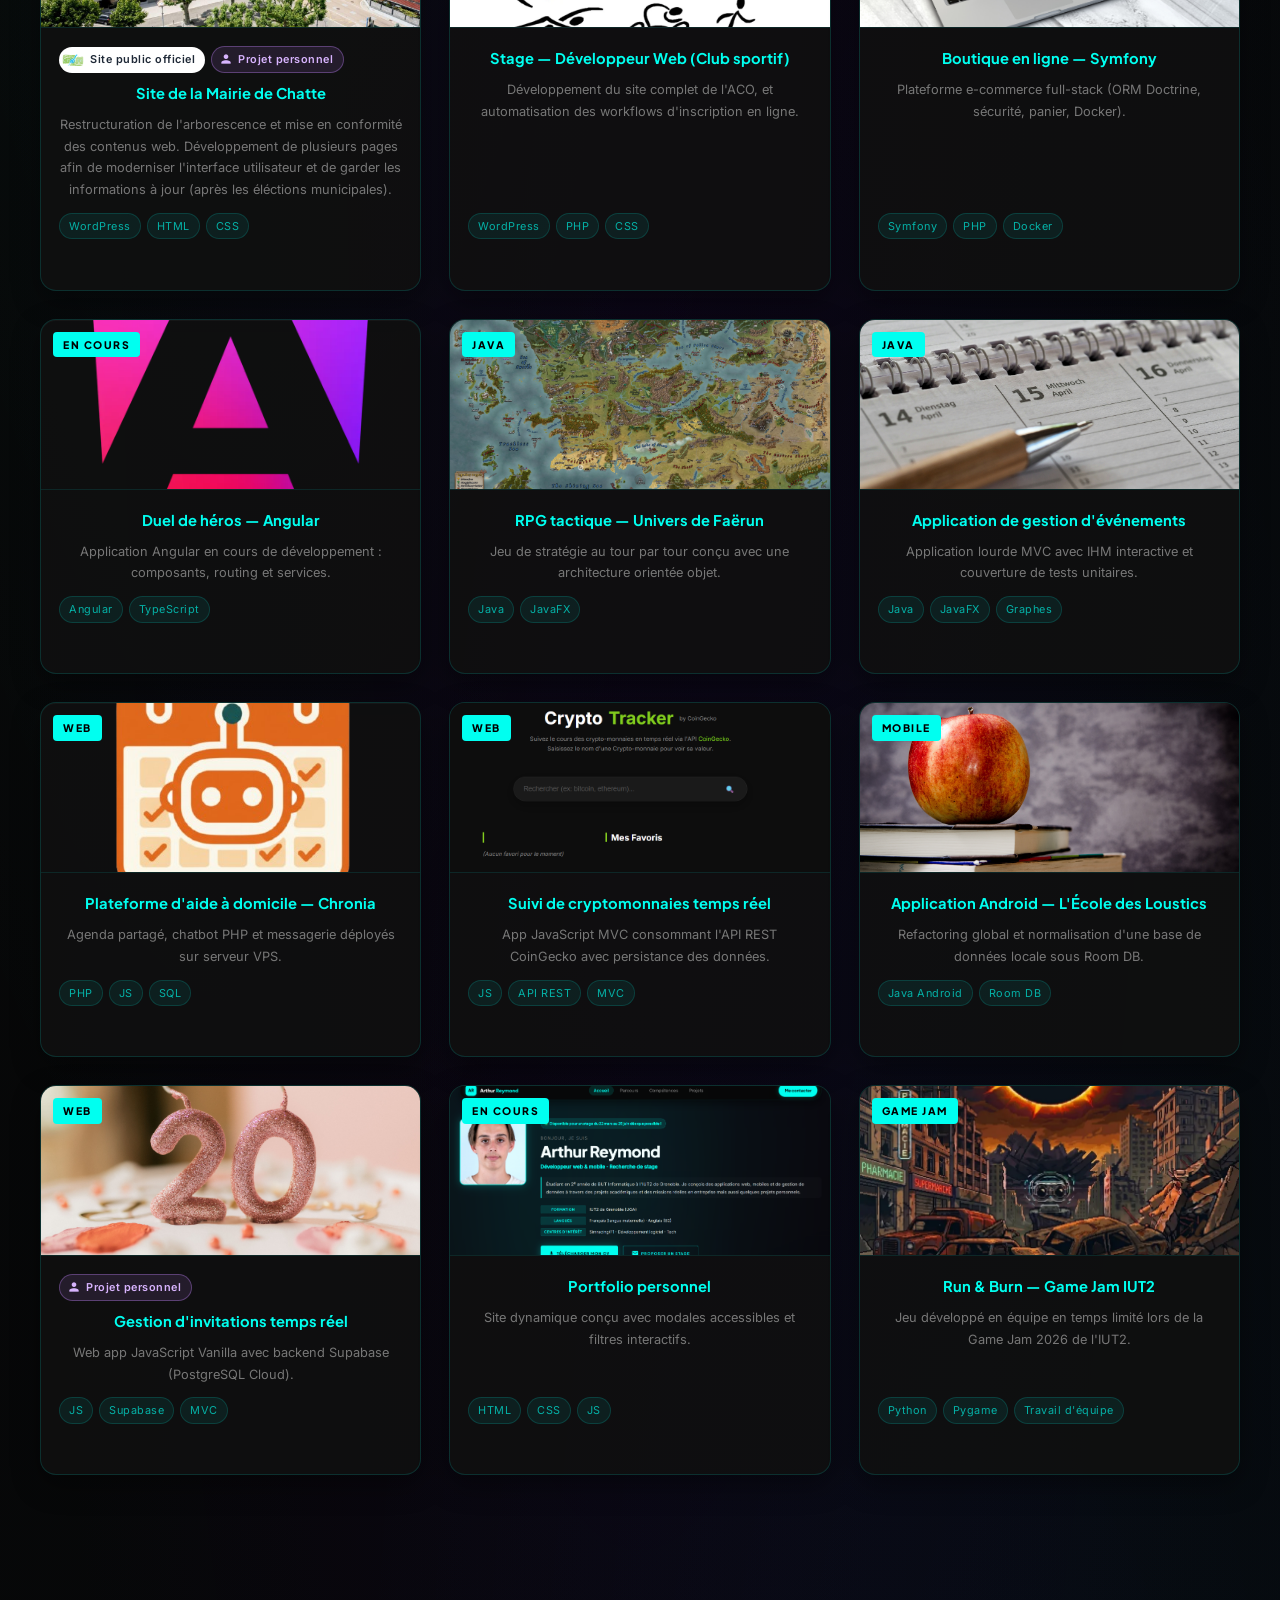
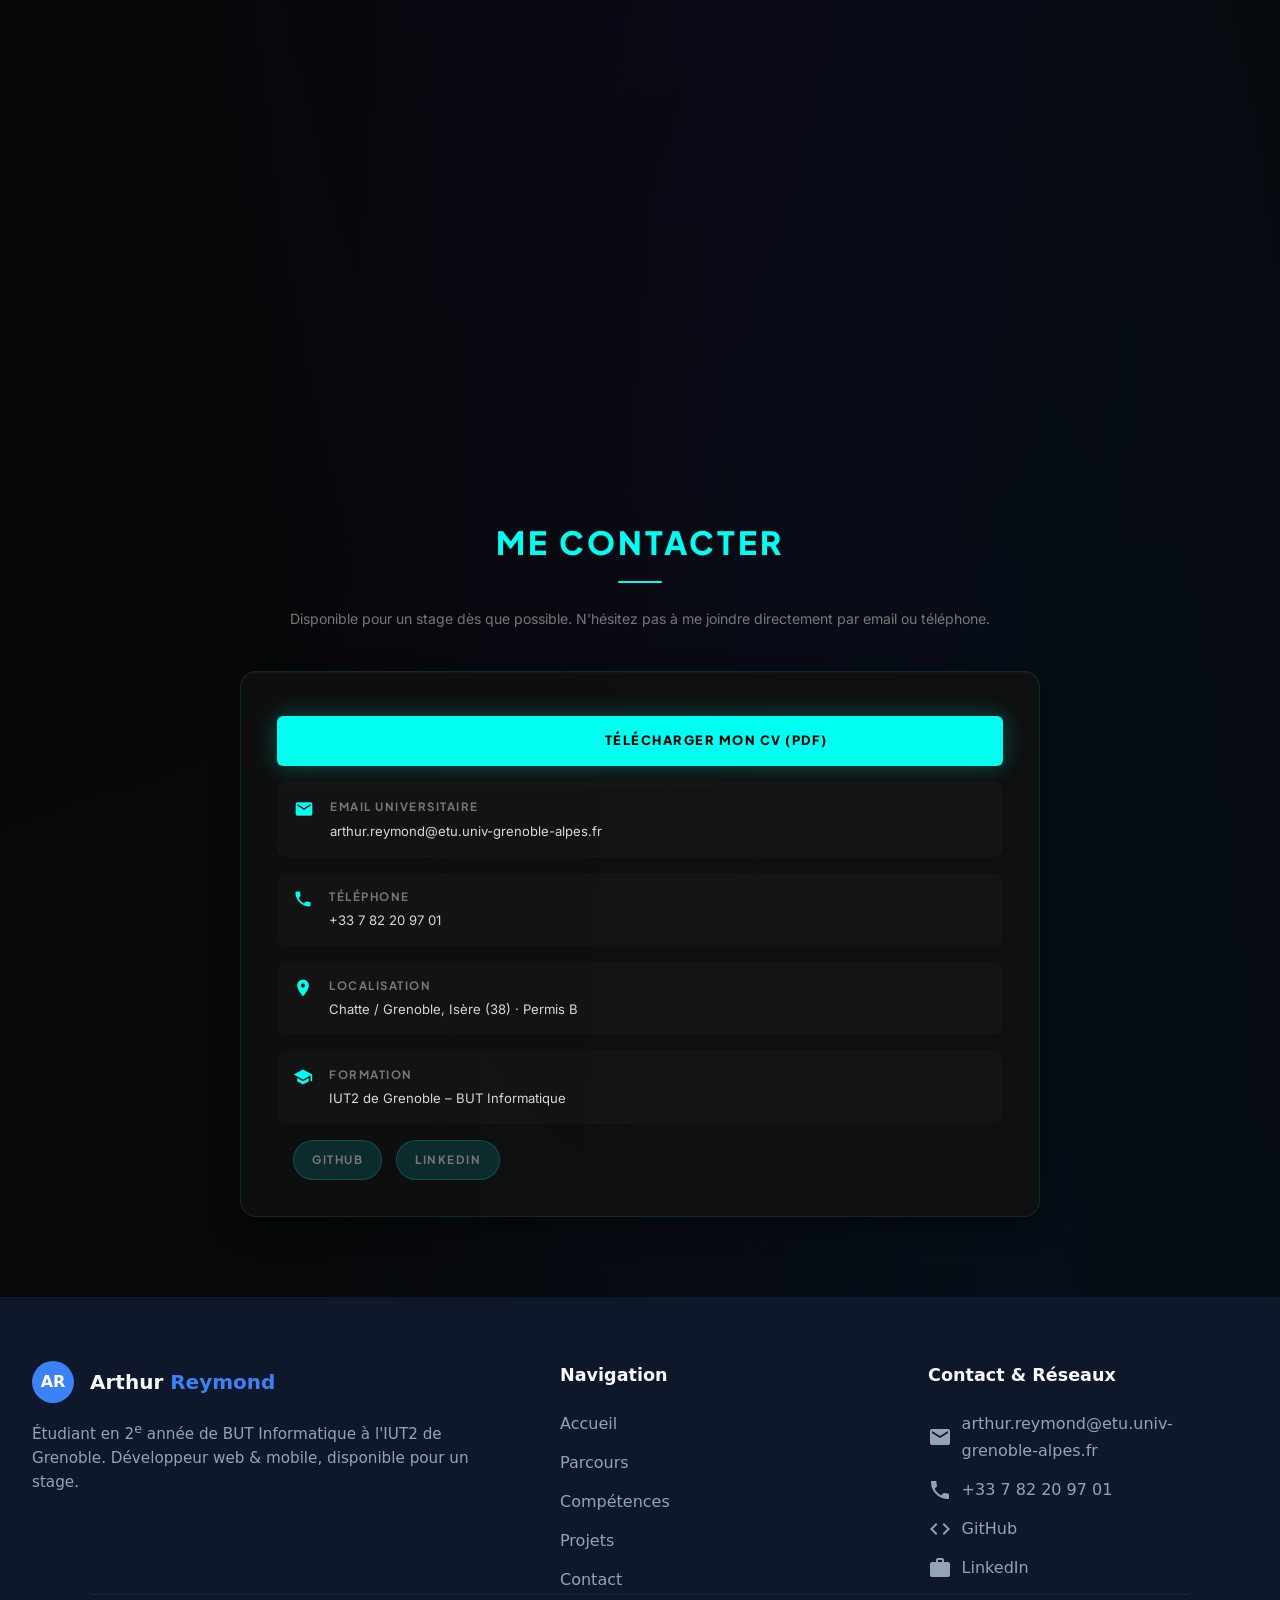
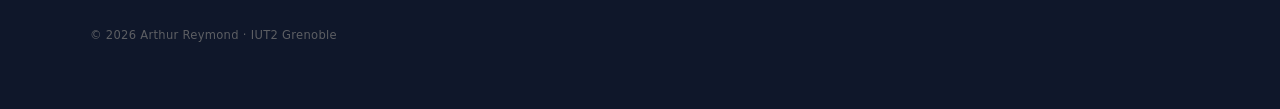
==== commit fac908a7: "ajout du lien vers le site." ====
--- a/index.html
+++ b/index.html
@@ -629,6 +629,11 @@
                 <div class="modal-link-wrapper">
                     <a href="https://github.com/Areywaterlou/Projet-duel-de-heros" target="_blank" rel="noopener noreferrer" class="project-link">
                         <i class="material-icons">launch</i>Voir le code sur GitHub
+                    </a>
+                </div>
+                <div class="modal-link-wrapper">
+                    <a href="https://areywaterlou.github.io/Projet-duel-de-heros/" target="_blank" rel="noopener noreferrer" class="project-link">
+                        <i class="material-icons">launch</i>Voir le site
                     </a>
                 </div>
             </div>
